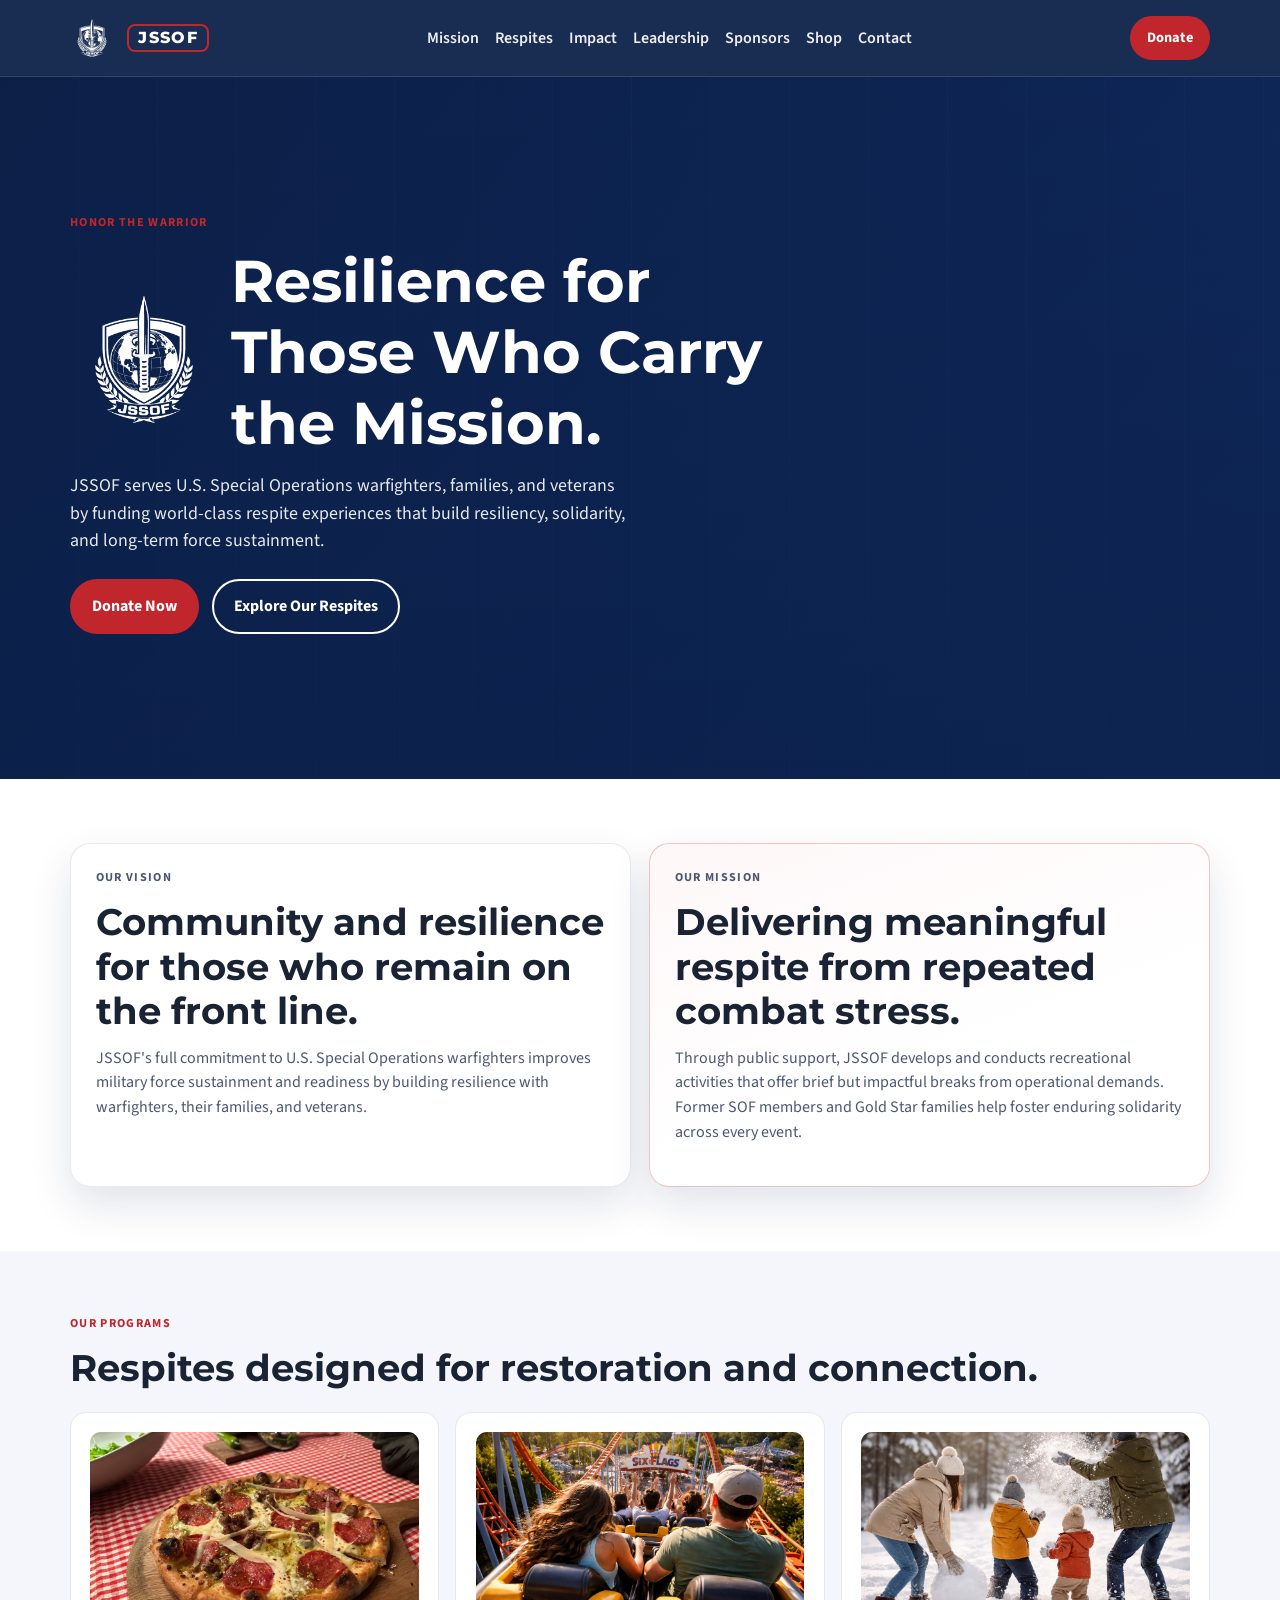
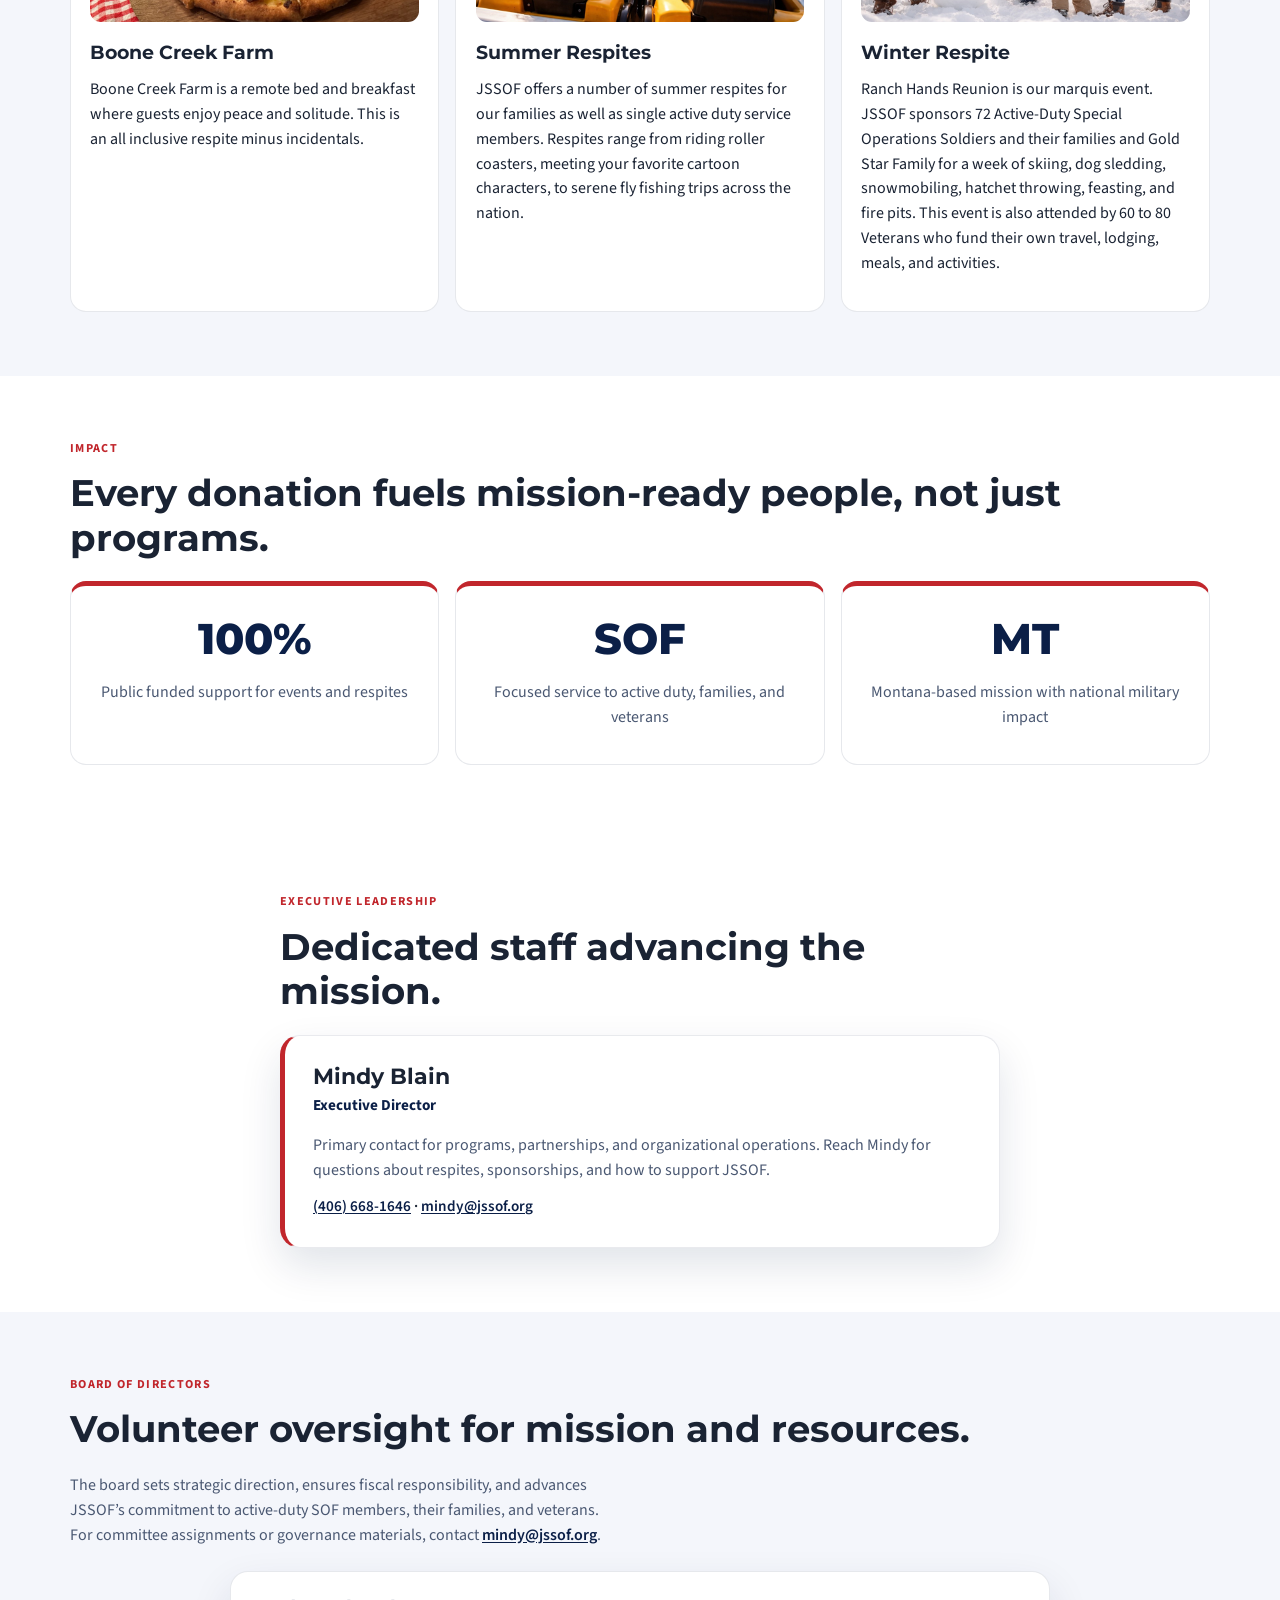
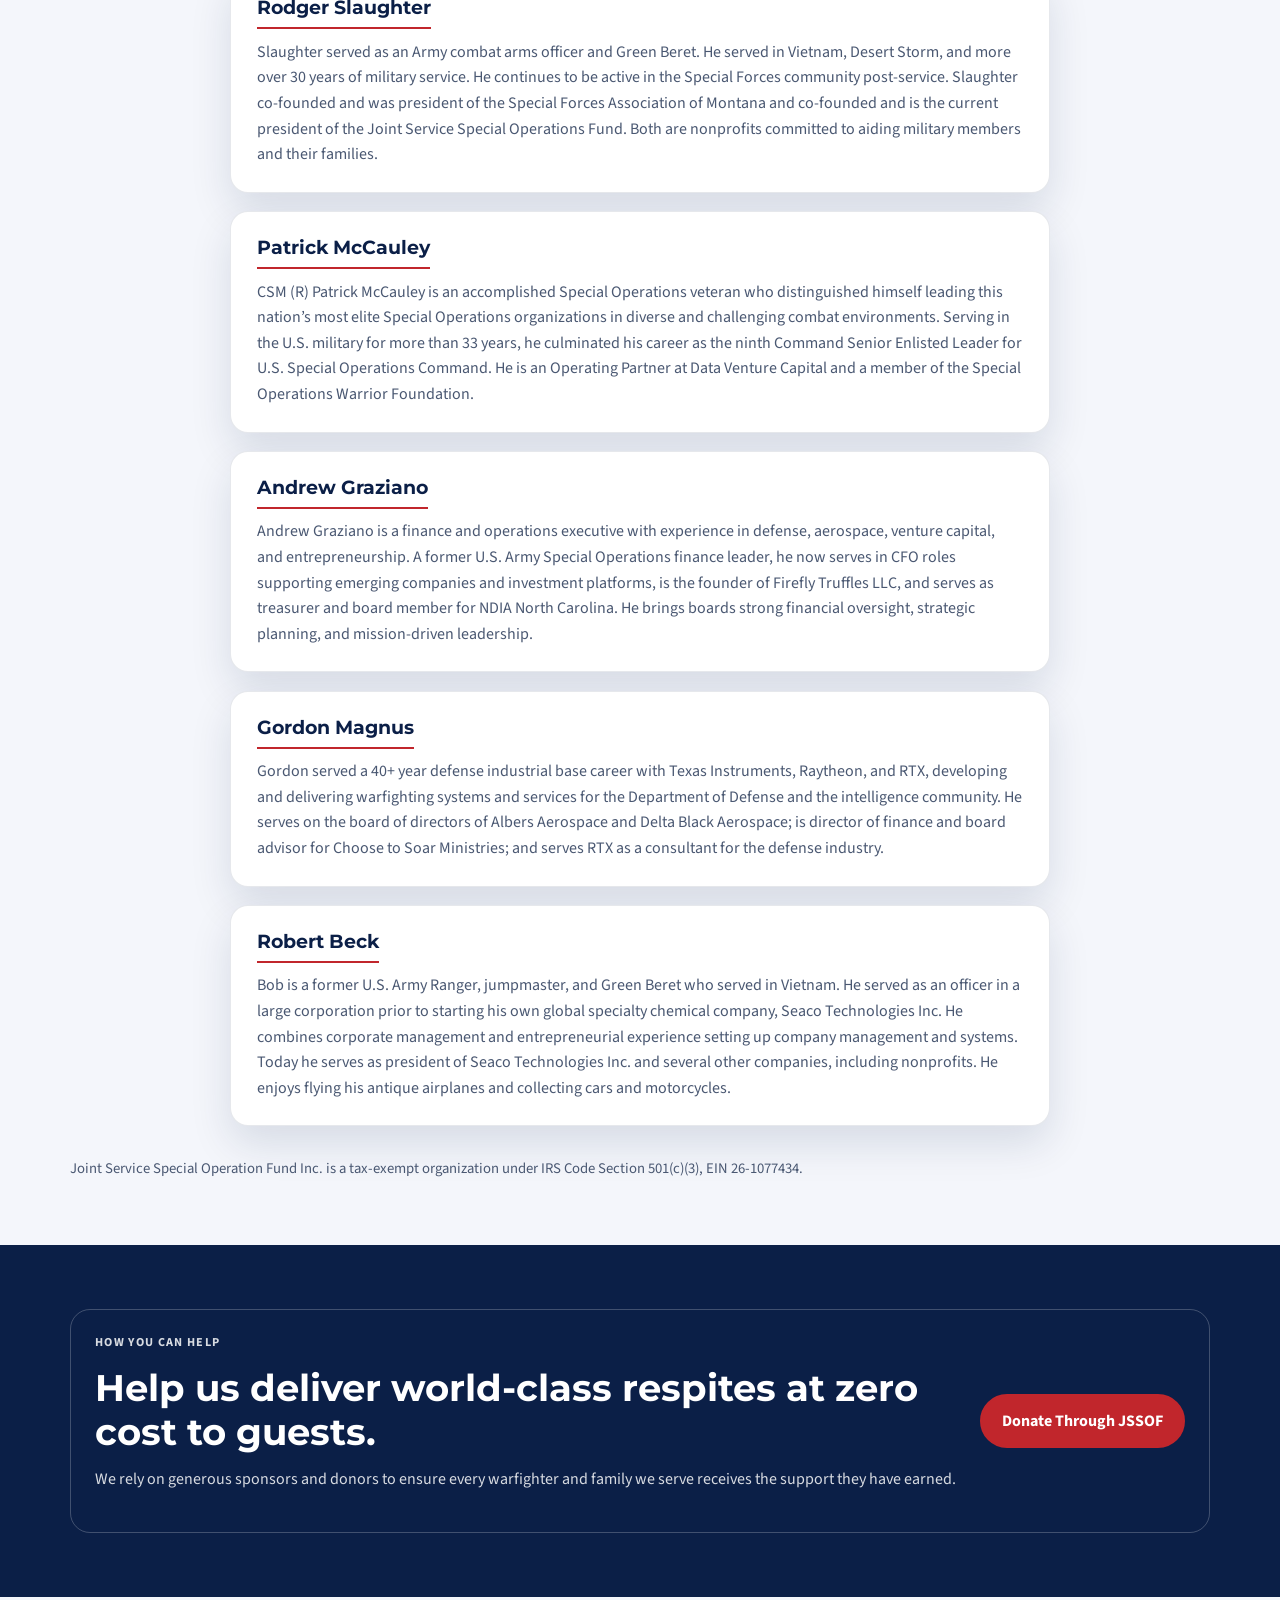
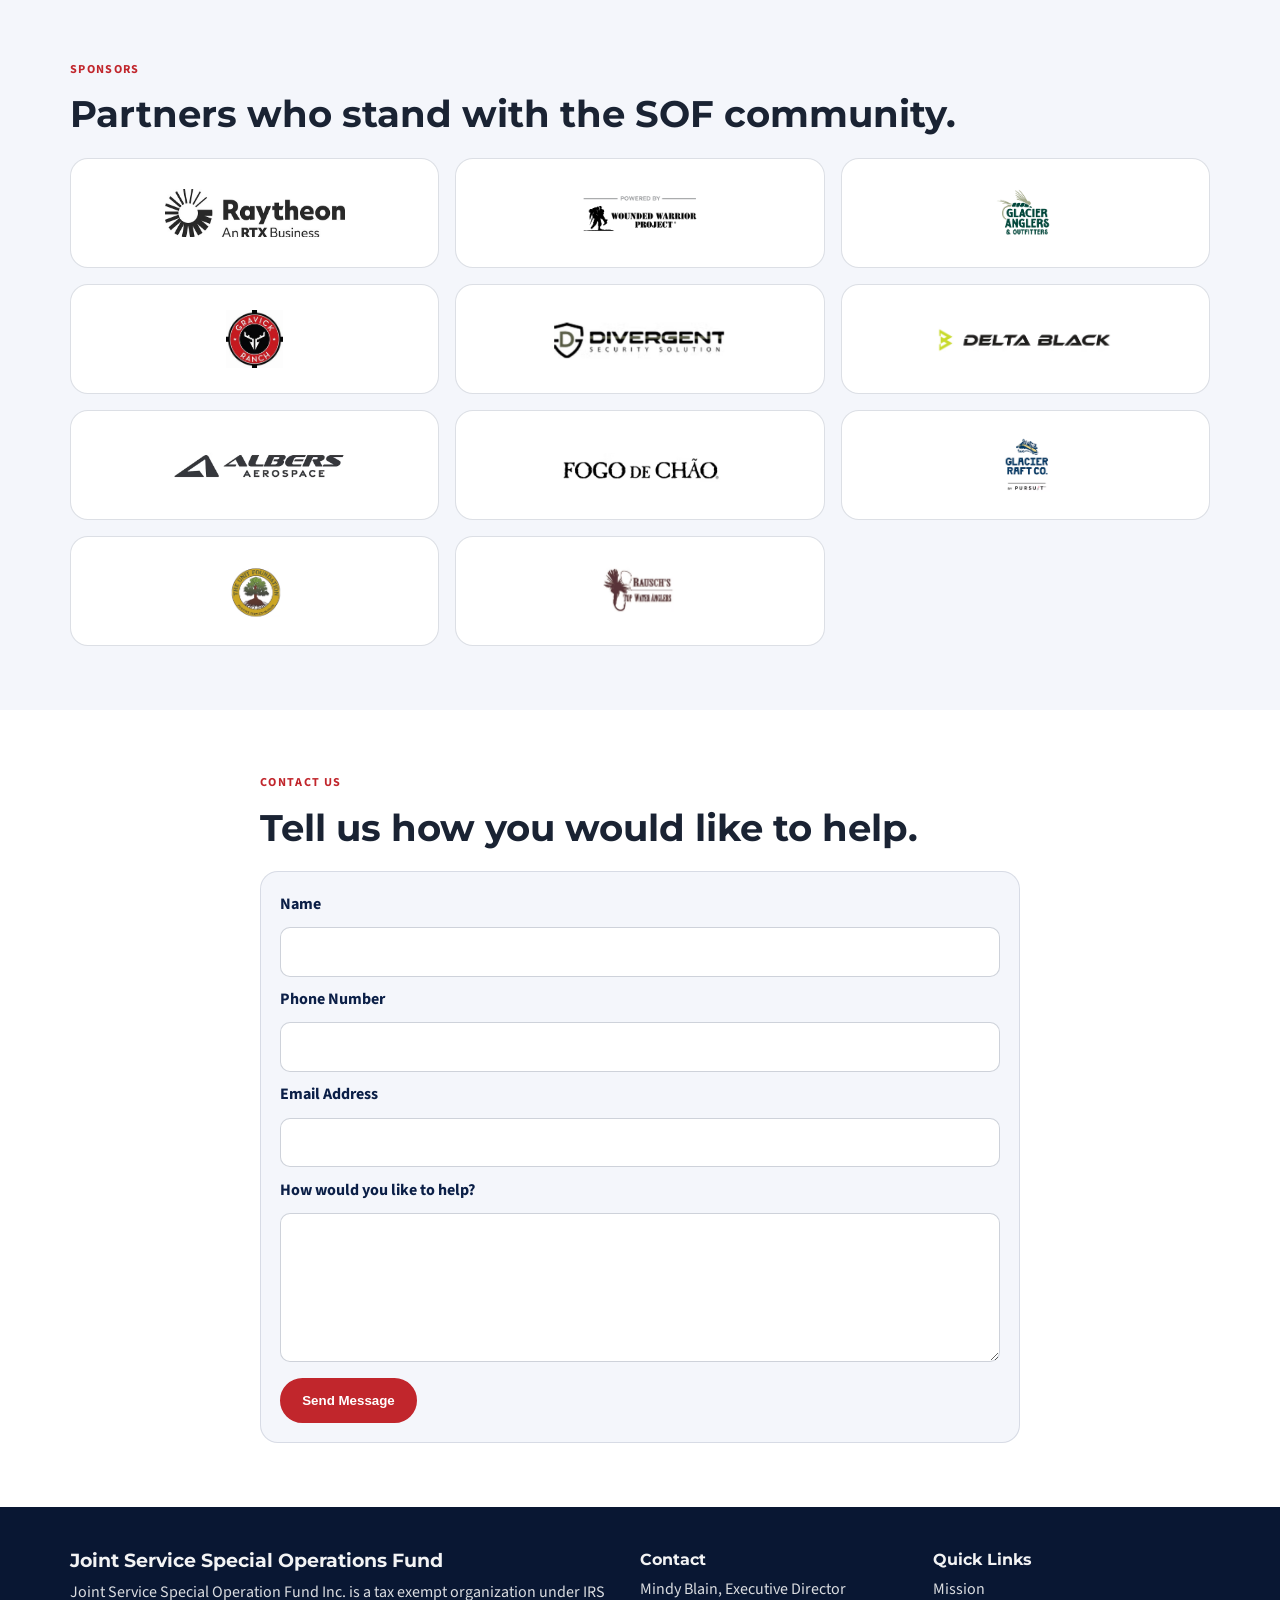
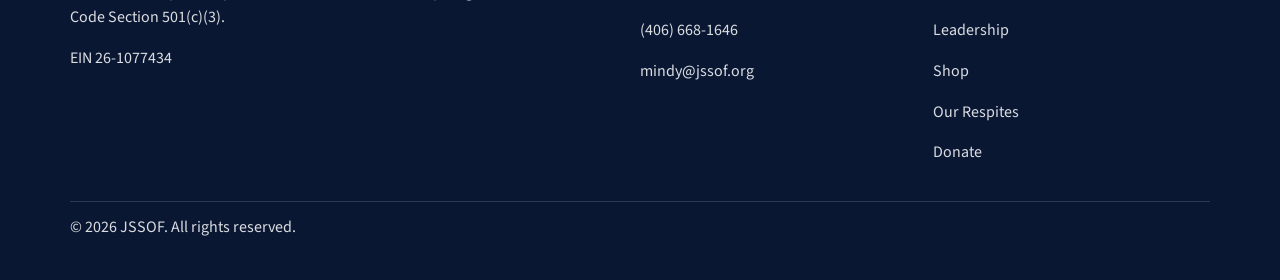
==== JSSOF/index.html @ 794fe7d2 "sending files to repositiory" ====
<!doctype html>
<html lang="en">
  <head>
    <meta charset="UTF-8" />
    <meta name="viewport" content="width=device-width, initial-scale=1.0" />
    <title>JSSOF | Joint Service Special Operations Fund</title>
    <meta
      name="description"
      content="JSSOF supports U.S. Special Operations warfighters, their families, and veterans through restorative respites that strengthen resiliency and readiness."
    />
    <link rel="preconnect" href="https://fonts.googleapis.com" />
    <link rel="preconnect" href="https://fonts.gstatic.com" crossorigin />
    <link
      href="https://fonts.googleapis.com/css2?family=Montserrat:wght@400;500;600;700;800&family=Source+Sans+3:wght@400;500;600;700&display=swap"
      rel="stylesheet"
    />
    <link rel="stylesheet" href="styles.css" />
    <link rel="icon" type="image/x-icon" href="assets/favicon.ico" />
    <link rel="icon" type="image/png" href="assets/favicon.png" />
  </head>
  <body>
    <header class="site-header">
      <div class="container nav-wrap">
        <a class="logo" href="index.html" aria-label="JSSOF home">
          <img class="logo-nav-icon" src="assets/jssof-hero-logo.png" alt="" aria-hidden="true" />
          <span class="logo-mark">JSSOF</span>
        </a>
        <button
          class="hamburger"
          type="button"
          aria-label="Open menu"
          aria-expanded="false"
          aria-controls="primary-nav"
        >
          <span></span>
          <span></span>
          <span></span>
        </button>
        <nav id="primary-nav" aria-label="Primary">
          <ul class="nav-links">
            <li><a href="#mission">Mission</a></li>
            <li><a href="#respites">Respites</a></li>
            <li><a href="#impact">Impact</a></li>
            <li><a href="#leadership">Leadership</a></li>
            <li><a href="#sponsors">Sponsors</a></li>
            <li><a href="shop.html">Shop</a></li>
            <li><a href="#contact">Contact</a></li>
          </ul>
        </nav>
        <a class="btn btn-sm" href="#donate">Donate</a>
      </div>
    </header>

    <main id="top">
      <section class="hero">
        <div class="hero-overlay"></div>
        <div class="container hero-content">
          <p class="eyebrow">Honor the Warrior</p>
          <div class="hero-title-row">
            <img
              class="hero-logo"
              src="assets/jssof-hero-logo.png"
              alt="JSSOF logo"
            />
            <h1>Resilience for Those Who Carry the Mission.</h1>
          </div>
          <p class="hero-copy">
            JSSOF serves U.S. Special Operations warfighters, families, and veterans
            by funding world-class respite experiences that build resiliency,
            solidarity, and long-term force sustainment.
          </p>
          <div class="hero-cta">
            <a class="btn" href="#donate">Donate Now</a>
            <a class="btn btn-outline" href="#respites">Explore Our Respites</a>
          </div>
        </div>
      </section>

      <section class="section intro-grid" id="mission">
        <div class="container two-col">
          <article class="card">
            <p class="eyebrow">Our Vision</p>
            <h2>Community and resilience for those who remain on the front line.</h2>
            <p>
              JSSOF's full commitment to U.S. Special Operations warfighters
              improves military force sustainment and readiness by building
              resilience with warfighters, their families, and veterans.
            </p>
          </article>
          <article class="card card-emphasis">
            <p class="eyebrow">Our Mission</p>
            <h2>Delivering meaningful respite from repeated combat stress.</h2>
            <p>
              Through public support, JSSOF develops and conducts recreational
              activities that offer brief but impactful breaks from operational
              demands. Former SOF members and Gold Star families help foster
              enduring solidarity across every event.
            </p>
          </article>
        </div>
      </section>

      <section class="section bg-light" id="respites">
        <div class="container">
          <div class="section-heading">
            <p class="eyebrow">Our Programs</p>
            <h2>Respites designed for restoration and connection.</h2>
          </div>
          <div class="program-grid">
            <article class="program-card">
              <img
                class="program-image"
                src="assets/boonecreekfarm.png"
                alt="JSSOF outdoor respite experience"
              />
              <h3>Boone Creek Farm</h3>
              <p>
                Boone Creek Farm is a remote bed and breakfast where guests enjoy
                peace and solitude. This is an all inclusive respite minus
                incidentals.
              </p>
            </article>
            <article class="program-card">
              <img
                class="program-image"
                src="assets/summer-respites.png"
                alt="JSSOF family and community support"
              />
              <h3>Summer Respites</h3>
              <p>
                JSSOF offers a number of summer respites for our families as well as
                single active duty service members. Respites range from riding roller
                coasters, meeting your favorite cartoon characters, to serene fly
                fishing trips across the nation.
              </p>
            </article>
            <article class="program-card">
              <img
                class="program-image"
                src="assets/winter-respite.png"
                alt="JSSOF veteran and alumni community"
              />
              <h3>Winter Respite</h3>
              <p>
                Ranch Hands Reunion is our marquis event. JSSOF sponsors 72
                Active-Duty Special Operations Soldiers and their families and Gold
                Star Family for a week of skiing, dog sledding, snowmobiling,
                hatchet throwing, feasting, and fire pits. This event is also
                attended by 60 to 80 Veterans who fund their own travel, lodging,
                meals, and activities.
              </p>
            </article>
          </div>
        </div>
      </section>

      <section class="section" id="impact">
        <div class="container">
          <div class="section-heading">
            <p class="eyebrow">Impact</p>
            <h2>Every donation fuels mission-ready people, not just programs.</h2>
          </div>
          <div class="stats-grid">
            <article class="stat-card">
              <p class="stat-number">100%</p>
              <p class="stat-label">Public funded support for events and respites</p>
            </article>
            <article class="stat-card">
              <p class="stat-number">SOF</p>
              <p class="stat-label">Focused service to active duty, families, and veterans</p>
            </article>
            <article class="stat-card">
              <p class="stat-number">MT</p>
              <p class="stat-label">Montana-based mission with national military impact</p>
            </article>
          </div>
        </div>
      </section>

      <div id="leadership">
        <section class="section">
          <div class="container narrow-content">
            <div class="section-heading">
              <p class="eyebrow">Executive leadership</p>
              <h2>Dedicated staff advancing the mission.</h2>
            </div>
            <article class="leadership-card">
              <div>
                <h3 class="leadership-name">Mindy Blain</h3>
                <p class="leadership-title">Executive Director</p>
              </div>
              <p class="leadership-bio muted">
                Primary contact for programs, partnerships, and organizational
                operations. Reach Mindy for questions about respites, sponsorships,
                and how to support JSSOF.
              </p>
              <p class="leadership-contact">
                <a href="tel:14066681646">(406) 668-1646</a>
                <span aria-hidden="true"> · </span>
                <a href="mailto:mindy@jssof.org">mindy@jssof.org</a>
              </p>
            </article>
          </div>
        </section>

        <section class="section bg-light">
          <div class="container">
            <div class="section-heading">
              <p class="eyebrow">Board of directors</p>
              <h2>Volunteer oversight for mission and resources.</h2>
            </div>
            <p class="intro-block muted">
              The board sets strategic direction, ensures fiscal responsibility, and
              advances JSSOF’s commitment to active-duty SOF members, their families,
              and veterans. For committee assignments or governance materials, contact
              <a href="mailto:mindy@jssof.org">mindy@jssof.org</a>.
            </p>
            <div class="board-members">
              <article class="board-member-card">
                <h3>Rodger Slaughter</h3>
                <p>
                  Slaughter served as an Army combat arms officer and Green Beret. He
                  served in Vietnam, Desert Storm, and more over 30 years of military
                  service. He continues to be active in the Special Forces community
                  post-service. Slaughter co-founded and was president of the Special
                  Forces Association of Montana and co-founded and is the current
                  president of the Joint Service Special Operations Fund. Both are
                  nonprofits committed to aiding military members and their families.
                </p>
              </article>
              <article class="board-member-card">
                <h3>Patrick McCauley</h3>
                <p>
                  CSM (R) Patrick McCauley is an accomplished Special Operations
                  veteran who distinguished himself leading this nation’s most elite
                  Special Operations organizations in diverse and challenging combat
                  environments. Serving in the U.S. military for more than 33 years,
                  he culminated his career as the ninth Command Senior Enlisted Leader
                  for U.S. Special Operations Command. He is an Operating Partner at
                  Data Venture Capital and a member of the Special Operations Warrior
                  Foundation.
                </p>
              </article>
              <article class="board-member-card">
                <h3>Andrew Graziano</h3>
                <p>
                  Andrew Graziano is a finance and operations executive with experience
                  in defense, aerospace, venture capital, and entrepreneurship. A former
                  U.S. Army Special Operations finance leader, he now serves in CFO
                  roles supporting emerging companies and investment platforms, is the
                  founder of Firefly Truffles LLC, and serves as treasurer and board
                  member for NDIA North Carolina. He brings boards strong financial
                  oversight, strategic planning, and mission-driven leadership.
                </p>
              </article>
              <article class="board-member-card">
                <h3>Gordon Magnus</h3>
                <p>
                  Gordon served a 40+ year defense industrial base career with Texas
                  Instruments, Raytheon, and RTX, developing and delivering warfighting
                  systems and services for the Department of Defense and the intelligence
                  community. He serves on the board of directors of Albers Aerospace and
                  Delta Black Aerospace; is director of finance and board advisor for
                  Choose to Soar Ministries; and serves RTX as a consultant for the
                  defense industry.
                </p>
              </article>
              <article class="board-member-card">
                <h3>Robert Beck</h3>
                <p>
                  Bob is a former U.S. Army Ranger, jumpmaster, and Green Beret who
                  served in Vietnam. He served as an officer in a large corporation
                  prior to starting his own global specialty chemical company, Seaco
                  Technologies Inc. He combines corporate management and entrepreneurial
                  experience setting up company management and systems. Today he serves
                  as president of Seaco Technologies Inc. and several other companies,
                  including nonprofits. He enjoys flying his antique airplanes and
                  collecting cars and motorcycles.
                </p>
              </article>
            </div>
            <p class="board-footer-note muted">
              Joint Service Special Operation Fund Inc. is a tax-exempt organization
              under IRS Code Section 501(c)(3), EIN 26-1077434.
            </p>
          </div>
        </section>
      </div>

      <section class="section bg-navy" id="donate">
        <div class="container cta-panel">
          <div>
            <p class="eyebrow text-light">How You Can Help</p>
            <h2>Help us deliver world-class respites at zero cost to guests.</h2>
            <p>
              We rely on generous sponsors and donors to ensure every warfighter
              and family we serve receives the support they have earned.
            </p>
          </div>
          <a class="btn btn-red" href="https://www.jssof.org/" target="_blank" rel="noreferrer">
            Donate Through JSSOF
          </a>
        </div>
      </section>

      <section class="section bg-light" id="sponsors">
        <div class="container">
          <div class="section-heading">
            <p class="eyebrow">Sponsors</p>
            <h2>Partners who stand with the SOF community.</h2>
          </div>
          <div class="sponsor-grid">
            <a class="sponsor-pill" href="https://www.rtx.com/" target="_blank" rel="noreferrer">
              <img
                src="assets/rtx-raytheon.jpg"
                alt="RTX sponsor logo"
              />
            </a>
            <a class="sponsor-pill" href="https://www.woundedwarriorproject.org/" target="_blank" rel="noreferrer">
              <img
                src="assets/wwp-logo.png"
                alt="Wounded Warrior Project sponsor logo"
              />
            </a>
            <a class="sponsor-pill" href="https://www.glacierparkcollection.com/activities/glacier-anglers-outfitters/" target="_blank" rel="noreferrer">
              <img
                src="assets/glacier-anglers-logo.png"
                alt="Glacier Anglers sponsor logo"
              />
            </a>
            <a class="sponsor-pill" href="https://www.jssof.org/" target="_blank" rel="noreferrer">
              <img
                src="assets/gravick-ranch-logo.jpg"
                alt="Gravick Ranch sponsor logo"
              />
            </a>
            <a class="sponsor-pill" href="https://www.jssof.org/" target="_blank" rel="noreferrer">
              <img src="assets/divergent-security.png" alt="Divergent Security Solution sponsor logo" />
            </a>
            <a class="sponsor-pill" href="https://www.jssof.org/" target="_blank" rel="noreferrer">
              <img src="assets/delta-black.png" alt="Delta Black sponsor logo" />
            </a>
            <a class="sponsor-pill" href="https://www.jssof.org/" target="_blank" rel="noreferrer">
              <img src="assets/albers-aerospace.png" alt="Albers Aerospace sponsor logo" />
            </a>
            <a class="sponsor-pill" href="https://fogodechao.com/" target="_blank" rel="noreferrer">
              <img src="assets/fogo-de-chao.png" alt="Fogo de Chao sponsor logo" />
            </a>
            <a class="sponsor-pill" href="https://www.glacierparkcollection.com/activities/glacier-raft-co/" target="_blank" rel="noreferrer">
              <img src="assets/glacier-raft-co.png" alt="Glacier Raft Co sponsor logo" />
            </a>
            <a class="sponsor-pill" href="https://www.jssof.org/" target="_blank" rel="noreferrer">
              <img src="assets/the-unit-foundation.png" alt="The Unit Foundation sponsor logo" />
            </a>
            <a class="sponsor-pill" href="https://www.instagram.com/rauschflyfishing/" target="_blank" rel="noreferrer">
              <img src="assets/rausch-top-water-anglers.png" alt="Rausch's Top Water Anglers sponsor logo" />
            </a>
          </div>
        </div>
      </section>

      <section class="section contact-form-section">
        <div class="container contact-form-wrap">
          <div class="section-heading">
            <p class="eyebrow">Contact Us</p>
            <h2>Tell us how you would like to help.</h2>
          </div>
          <form class="contact-form" action="#" method="post">
            <label for="contact-name">Name</label>
            <input id="contact-name" name="name" type="text" required />

            <label for="contact-phone">Phone Number</label>
            <input id="contact-phone" name="phone" type="tel" required />

            <label for="contact-email">Email Address</label>
            <input id="contact-email" name="email" type="email" required />

            <label for="contact-help">How would you like to help?</label>
            <textarea id="contact-help" name="help" rows="5" required></textarea>

            <button class="btn" type="submit">Send Message</button>
          </form>
        </div>
      </section>
    </main>

    <footer class="site-footer" id="contact">
      <div class="container footer-grid">
        <div>
          <h3>Joint Service Special Operations Fund</h3>
          <p>
            Joint Service Special Operation Fund Inc. is a tax exempt organization
            under IRS Code Section 501(c)(3).
          </p>
          <p>EIN 26-1077434</p>
        </div>
        <div>
          <h4>Contact</h4>
          <p>Mindy Blain, Executive Director</p>
          <p>(406) 668-1646</p>
          <p><a href="mailto:mindy@jssof.org">mindy@jssof.org</a></p>
        </div>
        <div>
          <h4>Quick Links</h4>
          <p><a href="#mission">Mission</a></p>
          <p><a href="#leadership">Leadership</a></p>
          <p><a href="shop.html">Shop</a></p>
          <p><a href="#respites">Our Respites</a></p>
          <p><a href="#donate">Donate</a></p>
        </div>
      </div>
      <div class="container footer-bottom">
        <p>© <span id="current-year"></span> JSSOF. All rights reserved.</p>
      </div>
    </footer>
    <script>
      const hamburger = document.querySelector(".hamburger");
      const nav = document.querySelector("#primary-nav");

      hamburger?.addEventListener("click", () => {
        const isOpen = nav.classList.toggle("is-open");
        hamburger.setAttribute("aria-expanded", String(isOpen));
        hamburger.setAttribute("aria-label", isOpen ? "Close menu" : "Open menu");
      });

      const yearNode = document.querySelector("#current-year");
      if (yearNode) {
        yearNode.textContent = String(new Date().getFullYear());
      }
    </script>
  </body>
</html>
---- JSSOF/styles.css ----
:root {
  --navy: #0b1f47;
  --navy-700: #102b61;
  --red: #c1262c;
  --white: #ffffff;
  --light: #f4f6fb;
  --ink: #1a2333;
  --muted: #4a5872;
  --shadow: 0 18px 42px rgba(11, 31, 71, 0.12);
}

*,
*::before,
*::after {
  box-sizing: border-box;
}

html,
body {
  margin: 0;
  padding: 0;
}

body {
  font-family: "Source Sans 3", Arial, sans-serif;
  color: var(--ink);
  background: var(--white);
  line-height: 1.55;
}

h1,
h2,
h3,
h4 {
  font-family: "Montserrat", Arial, sans-serif;
  line-height: 1.2;
  margin: 0 0 0.8rem;
}

h1 {
  font-size: clamp(2.1rem, 5vw, 3.7rem);
  max-width: 15ch;
}

h2 {
  font-size: clamp(1.5rem, 3vw, 2.3rem);
}

p {
  margin: 0 0 1rem;
}

a {
  color: inherit;
  text-decoration: none;
}

.container {
  width: min(1140px, calc(100% - 2.2rem));
  margin-inline: auto;
}

.site-header {
  position: sticky;
  top: 0;
  z-index: 20;
  background: rgba(11, 31, 71, 0.94);
  color: var(--white);
  border-bottom: 1px solid rgba(255, 255, 255, 0.12);
}

.nav-wrap {
  min-height: 76px;
  display: flex;
  align-items: center;
  justify-content: space-between;
  gap: 1rem;
}

.logo {
  display: flex;
  align-items: center;
  gap: 0.8rem;
  min-width: 0;
}

.logo-mark {
  border: 2px solid var(--red);
  padding: 0.25rem 0.6rem;
  border-radius: 8px;
  font-family: "Montserrat", Arial, sans-serif;
  font-size: 1rem;
  font-weight: 800;
  letter-spacing: 0.08em;
  line-height: 1;
}

.logo-nav-icon {
  width: 44px;
  height: 44px;
  object-fit: contain;
  display: block;
}

.nav-links {
  margin: 0;
  padding: 0;
  list-style: none;
  display: flex;
  gap: 1rem;
  font-weight: 600;
}

.nav-links a {
  opacity: 0.92;
}

.nav-links a:hover,
.nav-links a:focus-visible {
  opacity: 1;
  color: #ffdbdc;
}

.nav-links a[aria-current="page"] {
  opacity: 1;
  color: #ffc9cb;
  text-decoration: underline;
  text-underline-offset: 0.2em;
}

.hamburger {
  display: none;
  width: 44px;
  height: 44px;
  border: 1px solid rgba(255, 255, 255, 0.35);
  border-radius: 8px;
  background: transparent;
  color: var(--white);
  cursor: pointer;
  padding: 0.45rem;
}

.hamburger span {
  display: block;
  width: 100%;
  height: 2px;
  margin: 6px 0;
  background: var(--white);
}

.hero {
  position: relative;
  color: var(--white);
  min-height: 78vh;
  display: grid;
  align-items: center;
  background:
    linear-gradient(130deg, rgba(11, 31, 71, 0.88), rgba(16, 43, 97, 0.8)),
    url("https://static.wixstatic.com/media/272254_7ab610ec305d44d3b331b240f663792a~mv2.jpg/v1/fill/w_2200,h_1200,al_c,q_85,usm_0.66_1.00_0.01,enc_avif,quality_auto/272254_7ab610ec305d44d3b331b240f663792a~mv2.jpg"),
    linear-gradient(130deg, rgba(11, 31, 71, 0.96), rgba(16, 43, 97, 0.72)),
    radial-gradient(circle at 15% 18%, rgba(193, 38, 44, 0.28), transparent 45%),
    linear-gradient(to top right, #183876, #0b1f47);
  background-size: cover;
  background-position: center;
}

.hero-overlay {
  position: absolute;
  inset: 0;
  background:
    linear-gradient(to bottom, rgba(11, 31, 71, 0.1), rgba(11, 31, 71, 0.65)),
    repeating-linear-gradient(
      to right,
      transparent 0,
      transparent 78px,
      rgba(255, 255, 255, 0.02) 78px,
      rgba(255, 255, 255, 0.02) 79px
    );
}

.hero-content {
  position: relative;
  padding: 5.5rem 0 6rem;
}

.page-hero {
  position: relative;
  color: var(--white);
  min-height: 46vh;
  display: grid;
  align-items: center;
  background:
    linear-gradient(130deg, rgba(11, 31, 71, 0.88), rgba(16, 43, 97, 0.8)),
    url("https://static.wixstatic.com/media/272254_7ab610ec305d44d3b331b240f663792a~mv2.jpg/v1/fill/w_2200,h_1200,al_c,q_85,usm_0.66_1.00_0.01,enc_avif,quality_auto/272254_7ab610ec305d44d3b331b240f663792a~mv2.jpg"),
    linear-gradient(130deg, rgba(11, 31, 71, 0.96), rgba(16, 43, 97, 0.72)),
    radial-gradient(circle at 15% 18%, rgba(193, 38, 44, 0.28), transparent 45%),
    linear-gradient(to top right, #183876, #0b1f47);
  background-size: cover;
  background-position: center;
}

.page-hero-content {
  padding: 3.75rem 0 4.25rem;
}

.page-hero-content h1 {
  max-width: none;
}

.narrow-content {
  max-width: 720px;
  margin-inline: auto;
}

.muted {
  color: var(--muted);
}

.intro-block {
  max-width: 68ch;
  margin-bottom: 1.5rem;
}

.leadership-card {
  border: 1px solid rgba(11, 31, 71, 0.09);
  border-radius: 20px;
  background: var(--white);
  padding: 1.75rem;
  box-shadow: var(--shadow);
  border-left: 5px solid var(--red);
}

.leadership-name {
  margin-bottom: 0.25rem;
  font-size: 1.35rem;
}

.leadership-title {
  margin: 0;
  font-weight: 700;
  color: var(--navy);
  font-size: 0.95rem;
}

.leadership-bio {
  margin: 1rem 0 0.75rem;
}

.leadership-contact {
  margin: 0;
  font-weight: 600;
  font-size: 0.95rem;
}

.leadership-contact a {
  color: var(--navy);
  text-decoration: underline;
  text-underline-offset: 0.15em;
}

.leadership-contact a:hover,
.leadership-contact a:focus-visible {
  color: var(--red);
}

.board-grid {
  display: grid;
  grid-template-columns: repeat(auto-fill, minmax(260px, 1fr));
  gap: 1rem;
}

.board-role-card {
  border-radius: 16px;
  padding: 1.35rem;
  border: 1px solid rgba(11, 31, 71, 0.1);
  background: var(--white);
}

.board-role-card h3 {
  margin-bottom: 0.5rem;
  font-size: 1.05rem;
  color: var(--navy);
}

.board-role-card p {
  margin: 0;
  color: var(--muted);
  font-size: 0.98rem;
}

.board-members {
  display: flex;
  flex-direction: column;
  gap: 1.15rem;
  max-width: 820px;
  margin-inline: auto;
}

.board-member-card {
  border-radius: 18px;
  padding: 1.5rem 1.65rem;
  border: 1px solid rgba(11, 31, 71, 0.1);
  background: var(--white);
  box-shadow: var(--shadow);
}

.board-member-card h3 {
  margin: 0 0 0.65rem;
  font-size: 1.2rem;
  color: var(--navy);
  padding-bottom: 0.5rem;
  border-bottom: 2px solid var(--red);
  display: inline-block;
  min-width: 0;
}

.board-member-card p {
  margin: 0;
  color: var(--muted);
  font-size: 1rem;
  line-height: 1.6;
}

.intro-block a {
  color: var(--navy);
  font-weight: 600;
  text-decoration: underline;
  text-underline-offset: 0.15em;
}

.intro-block a:hover,
.intro-block a:focus-visible {
  color: var(--red);
}

.board-footer-note {
  margin: 2rem 0 0;
  font-size: 0.92rem;
}

#leadership {
  scroll-margin-top: 88px;
}

.eyebrow {
  margin: 0 0 0.8rem;
  text-transform: uppercase;
  font-weight: 700;
  letter-spacing: 0.11em;
  font-size: 0.76rem;
  color: var(--red);
}

.hero-copy {
  max-width: 62ch;
  font-size: 1.12rem;
  color: rgba(255, 255, 255, 0.9);
}

.hero-title-row {
  display: flex;
  align-items: center;
  gap: 0.8rem;
}

.hero-logo {
  height: clamp(5.25rem, 12.5vw, 9.25rem);
  width: auto;
  display: block;
  object-fit: contain;
}

.hero-cta {
  display: flex;
  flex-wrap: wrap;
  gap: 0.8rem;
  margin-top: 1.5rem;
}

.btn {
  display: inline-flex;
  align-items: center;
  justify-content: center;
  border-radius: 999px;
  padding: 0.8rem 1.25rem;
  background: var(--red);
  color: var(--white);
  border: 2px solid var(--red);
  font-weight: 700;
  transition: transform 0.2s ease, box-shadow 0.2s ease, background 0.2s ease;
}

.btn:hover,
.btn:focus-visible {
  transform: translateY(-1px);
  box-shadow: 0 8px 20px rgba(193, 38, 44, 0.35);
}

.btn-outline {
  background: transparent;
  border-color: var(--white);
}

.btn-outline:hover,
.btn-outline:focus-visible {
  background: rgba(255, 255, 255, 0.1);
  box-shadow: none;
}

.btn-sm {
  padding: 0.55rem 0.95rem;
  font-size: 0.9rem;
}

.section {
  padding: clamp(3.2rem, 5vw, 5.5rem) 0;
}

.bg-light {
  background: var(--light);
}

.bg-navy {
  background: var(--navy);
  color: var(--white);
}

.two-col {
  display: grid;
  grid-template-columns: repeat(2, minmax(0, 1fr));
  gap: 1.1rem;
}

.card {
  border: 1px solid rgba(11, 31, 71, 0.09);
  border-radius: 20px;
  background: var(--white);
  padding: 1.55rem;
  box-shadow: var(--shadow);
}

.card p {
  color: var(--muted);
}

.card-emphasis {
  background: linear-gradient(160deg, #fef7f8, #ffffff 60%);
  border-color: rgba(193, 38, 44, 0.26);
}

.section-heading {
  margin-bottom: 1.35rem;
}

.program-grid,
.stats-grid,
.sponsor-grid {
  display: grid;
  grid-template-columns: repeat(3, minmax(0, 1fr));
  gap: 1rem;
}

.program-card,
.stat-card {
  border-radius: 16px;
  padding: 1.2rem;
  border: 1px solid rgba(11, 31, 71, 0.1);
  background: var(--white);
}

.program-image {
  width: 100%;
  height: 190px;
  object-fit: cover;
  border-radius: 11px;
  margin-bottom: 0.75rem;
}

.stat-card {
  border-top: 5px solid var(--red);
  text-align: center;
}

.stat-number {
  margin: 0;
  font-family: "Montserrat", Arial, sans-serif;
  font-size: clamp(2rem, 4vw, 2.7rem);
  color: var(--navy);
  font-weight: 800;
}

.stat-label {
  margin-top: 0.45rem;
  color: var(--muted);
}

.cta-panel {
  border: 1px solid rgba(255, 255, 255, 0.22);
  border-radius: 20px;
  padding: 1.5rem;
  display: flex;
  align-items: center;
  justify-content: space-between;
  gap: 1rem;
}

.text-light {
  color: #ffb9bc;
}

.cta-panel p {
  color: rgba(255, 255, 255, 0.84);
}

.btn-red {
  white-space: nowrap;
}

.sponsor-pill {
  background: var(--white);
  border: 1px solid rgba(11, 31, 71, 0.14);
  border-radius: 18px;
  padding: 1rem;
  text-align: center;
  font-weight: 600;
  color: var(--navy);
  min-height: 110px;
  display: grid;
  place-items: center;
}

.sponsor-pill img {
  width: 100%;
  max-width: 180px;
  max-height: 58px;
  object-fit: contain;
}

.contact-form-section {
  background: #ffffff;
}

.contact-form-wrap {
  max-width: 760px;
}

.contact-form {
  background: var(--light);
  border: 1px solid rgba(11, 31, 71, 0.12);
  border-radius: 18px;
  padding: 1.2rem;
  display: grid;
  gap: 0.65rem;
}

.contact-form label {
  font-weight: 700;
  color: var(--navy);
}

.contact-form input,
.contact-form textarea {
  width: 100%;
  border: 1px solid rgba(11, 31, 71, 0.2);
  border-radius: 10px;
  padding: 0.72rem 0.8rem;
  font: inherit;
  color: var(--ink);
  background: var(--white);
}

.contact-form input:focus,
.contact-form textarea:focus {
  outline: 2px solid rgba(193, 38, 44, 0.25);
  border-color: var(--red);
}

.contact-form button {
  justify-self: start;
  margin-top: 0.35rem;
}

.shop-hero {
  position: relative;
  color: var(--white);
  min-height: 42vh;
  display: grid;
  align-items: center;
  background:
    linear-gradient(130deg, rgba(11, 31, 71, 0.9), rgba(16, 43, 97, 0.78)),
    linear-gradient(to top right, #183876, #0b1f47);
}

.shop-toolbar {
  display: flex;
  justify-content: space-between;
  align-items: center;
  gap: 1rem;
  margin-bottom: 1.2rem;
  flex-wrap: wrap;
}

.shop-chips {
  display: flex;
  flex-wrap: wrap;
  gap: 0.55rem;
}

.shop-chip {
  border: 1px solid rgba(11, 31, 71, 0.2);
  background: var(--white);
  color: var(--navy);
  border-radius: 999px;
  padding: 0.45rem 0.8rem;
  font-weight: 600;
  cursor: pointer;
}

.shop-chip.is-active {
  background: var(--navy);
  color: var(--white);
  border-color: var(--navy);
}

.shop-sort {
  border: 1px solid rgba(11, 31, 71, 0.2);
  border-radius: 10px;
  padding: 0.5rem 0.65rem;
  font: inherit;
  color: var(--navy);
  background: var(--white);
}

.shop-grid {
  display: grid;
  grid-template-columns: repeat(3, minmax(0, 1fr));
  gap: 1rem;
}

.product-card {
  background: var(--white);
  border: 1px solid rgba(11, 31, 71, 0.1);
  border-radius: 16px;
  overflow: hidden;
  box-shadow: var(--shadow);
}

.product-media {
  min-height: 165px;
  background:
    linear-gradient(135deg, rgba(11, 31, 71, 0.9), rgba(16, 43, 97, 0.75)),
    radial-gradient(circle at 20% 20%, rgba(193, 38, 44, 0.28), transparent 40%);
  color: var(--white);
  display: grid;
  place-items: center;
  font-family: "Montserrat", Arial, sans-serif;
  font-weight: 700;
  letter-spacing: 0.03em;
}

.product-body {
  padding: 1rem;
}

.product-type {
  margin: 0 0 0.4rem;
  font-size: 0.82rem;
  font-weight: 700;
  letter-spacing: 0.08em;
  text-transform: uppercase;
  color: var(--red);
}

.product-price {
  margin: 0.2rem 0 0.8rem;
  font-size: 1.05rem;
  font-weight: 700;
  color: var(--navy);
}

.btn-shop {
  width: 100%;
}

.site-footer {
  background: #091733;
  color: rgba(255, 255, 255, 0.95);
  padding: 2.7rem 0 1.5rem;
}

.footer-grid {
  display: grid;
  grid-template-columns: 2fr 1fr 1fr;
  gap: 1rem;
}

.site-footer h3,
.site-footer h4 {
  margin-bottom: 0.5rem;
}

.site-footer p,
.site-footer a {
  color: rgba(255, 255, 255, 0.85);
}

.site-footer a:hover,
.site-footer a:focus-visible {
  color: #ffd5d7;
}

.footer-bottom {
  margin-top: 1.25rem;
  border-top: 1px solid rgba(255, 255, 255, 0.15);
  padding-top: 0.8rem;
}

@media (max-width: 980px) {
  .two-col,
  .program-grid,
  .stats-grid,
  .sponsor-grid,
  .shop-grid,
  .footer-grid {
    grid-template-columns: 1fr;
  }

  .nav-wrap {
    flex-wrap: wrap;
    min-height: auto;
    padding: 0.7rem 0;
  }

  .hamburger {
    display: block;
    margin-left: auto;
  }

  .nav-links {
    display: flex;
    flex-direction: column;
    gap: 0.6rem;
  }

  #primary-nav {
    width: 100%;
    display: none;
    padding: 0.3rem 0 0.65rem;
  }

  #primary-nav.is-open {
    display: block;
  }

  .btn-sm {
    display: none;
  }

  .cta-panel {
    flex-direction: column;
    align-items: flex-start;
  }

  .hero-title-row {
    align-items: flex-start;
  }
}
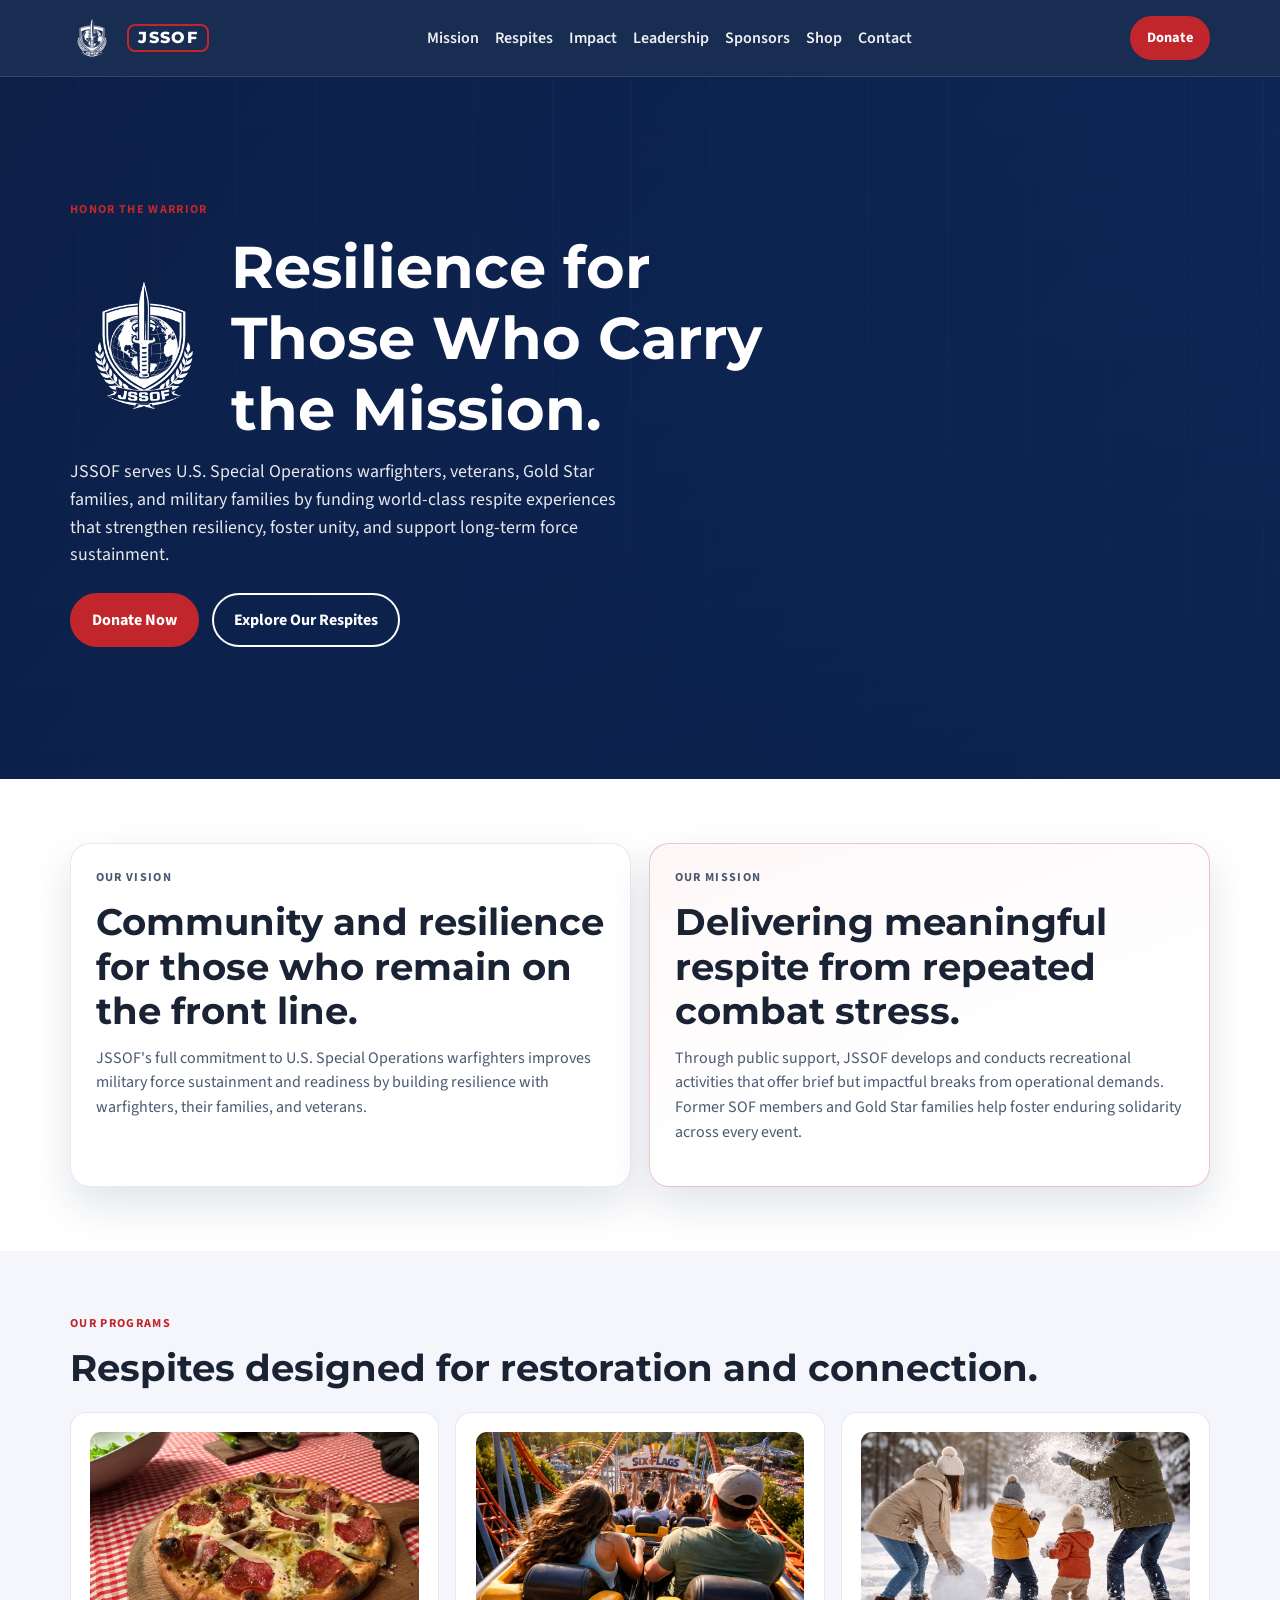
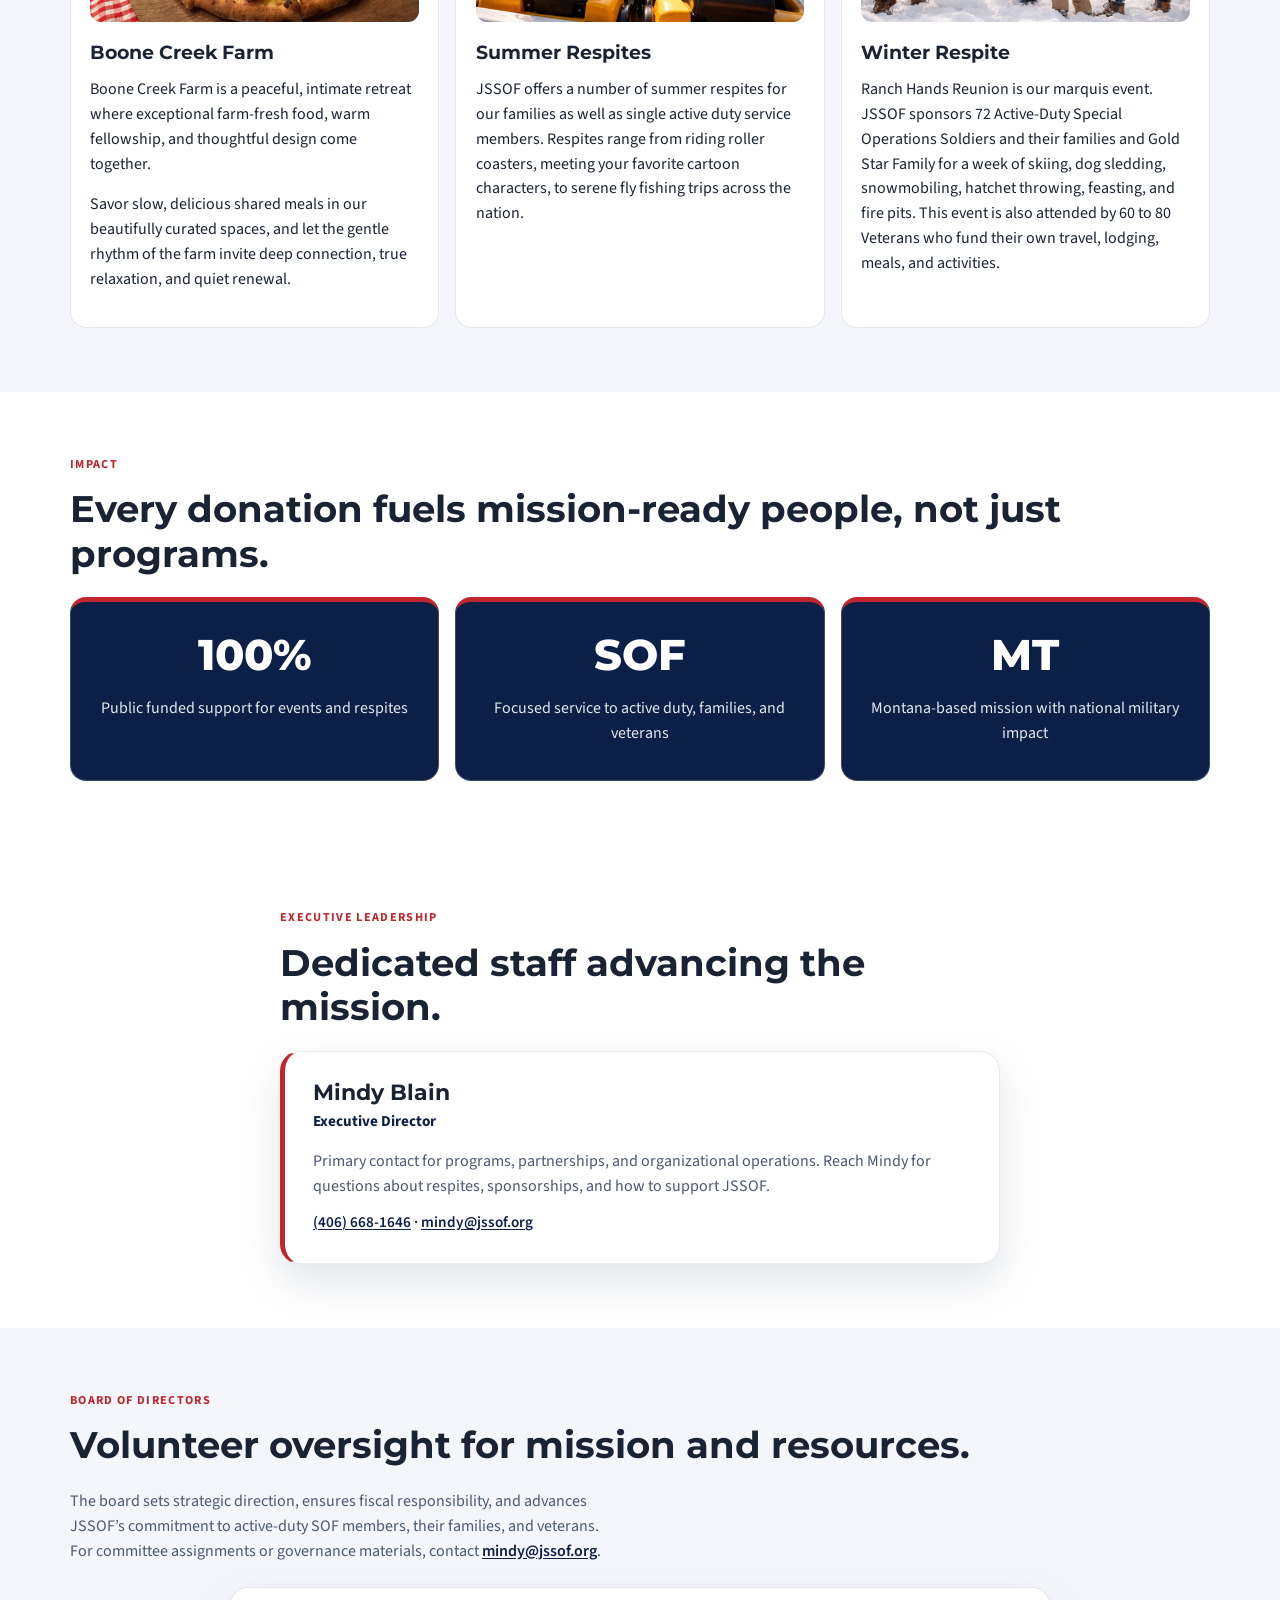
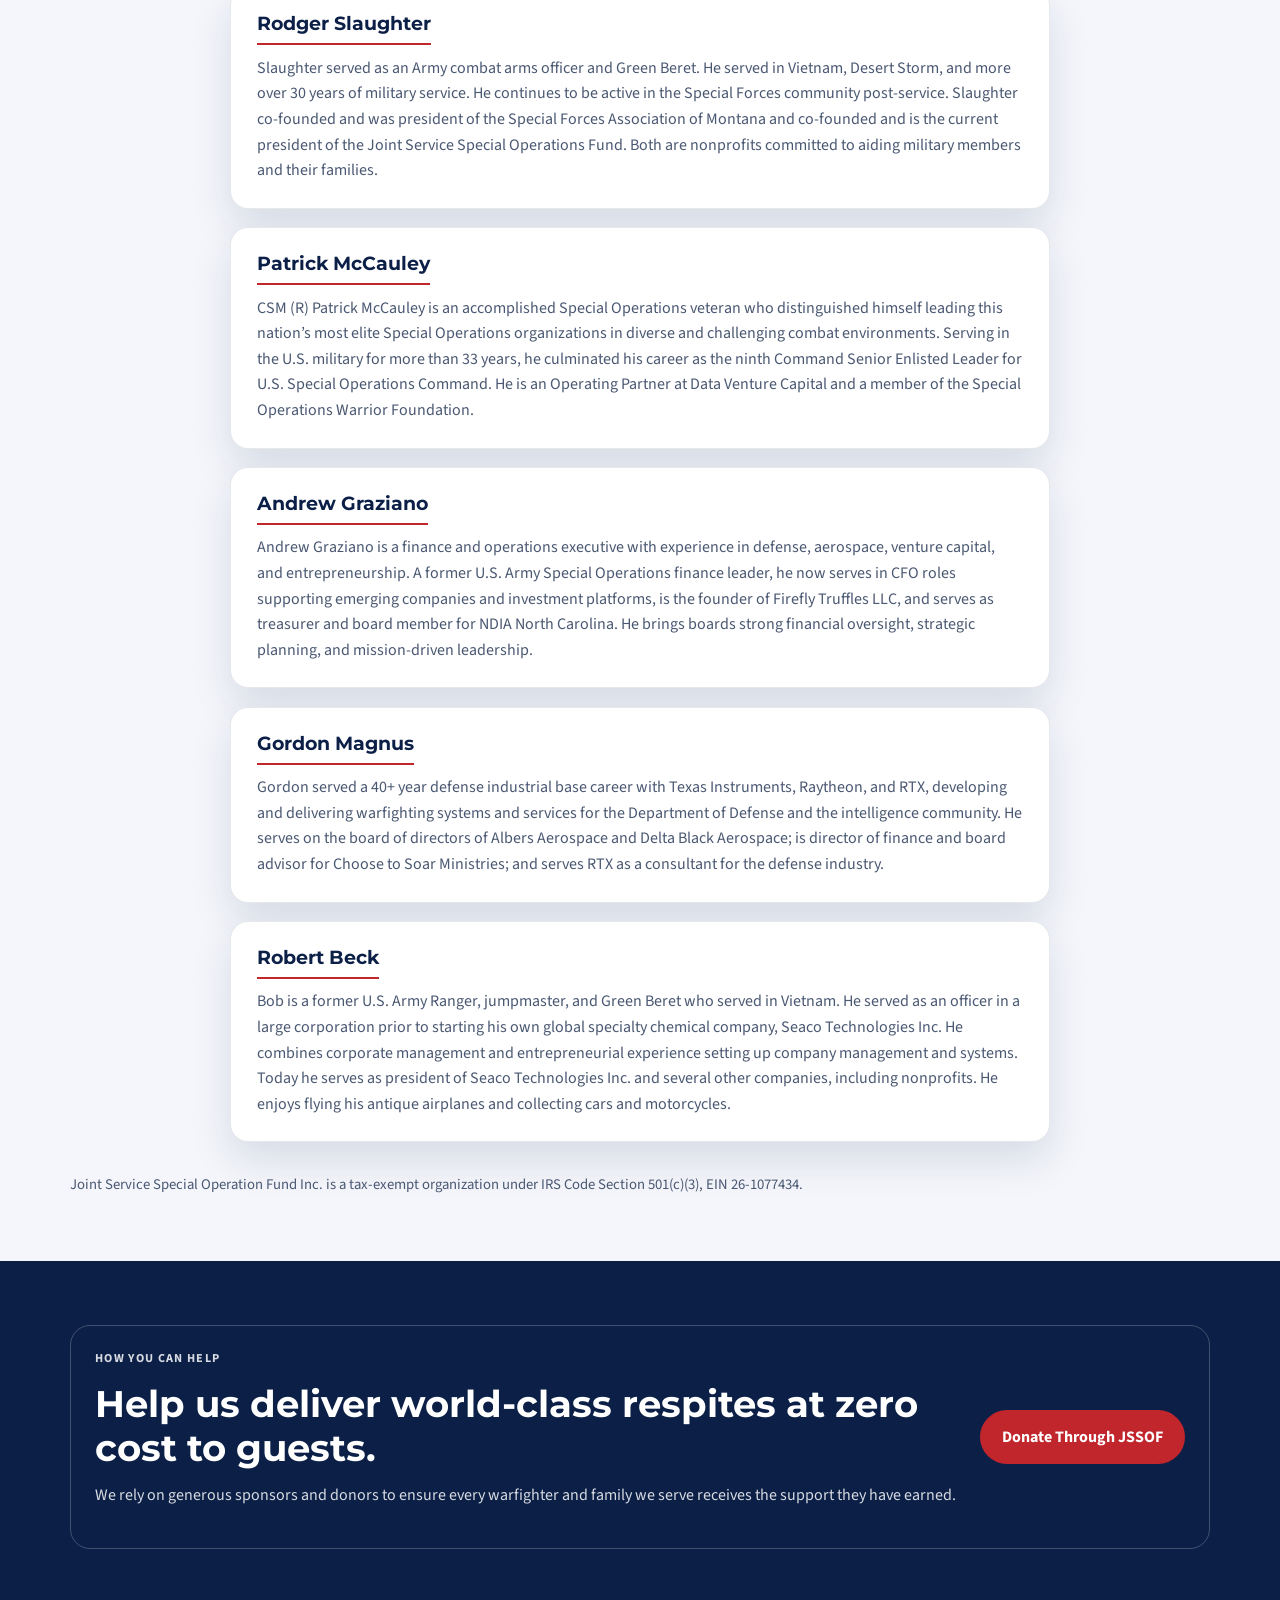
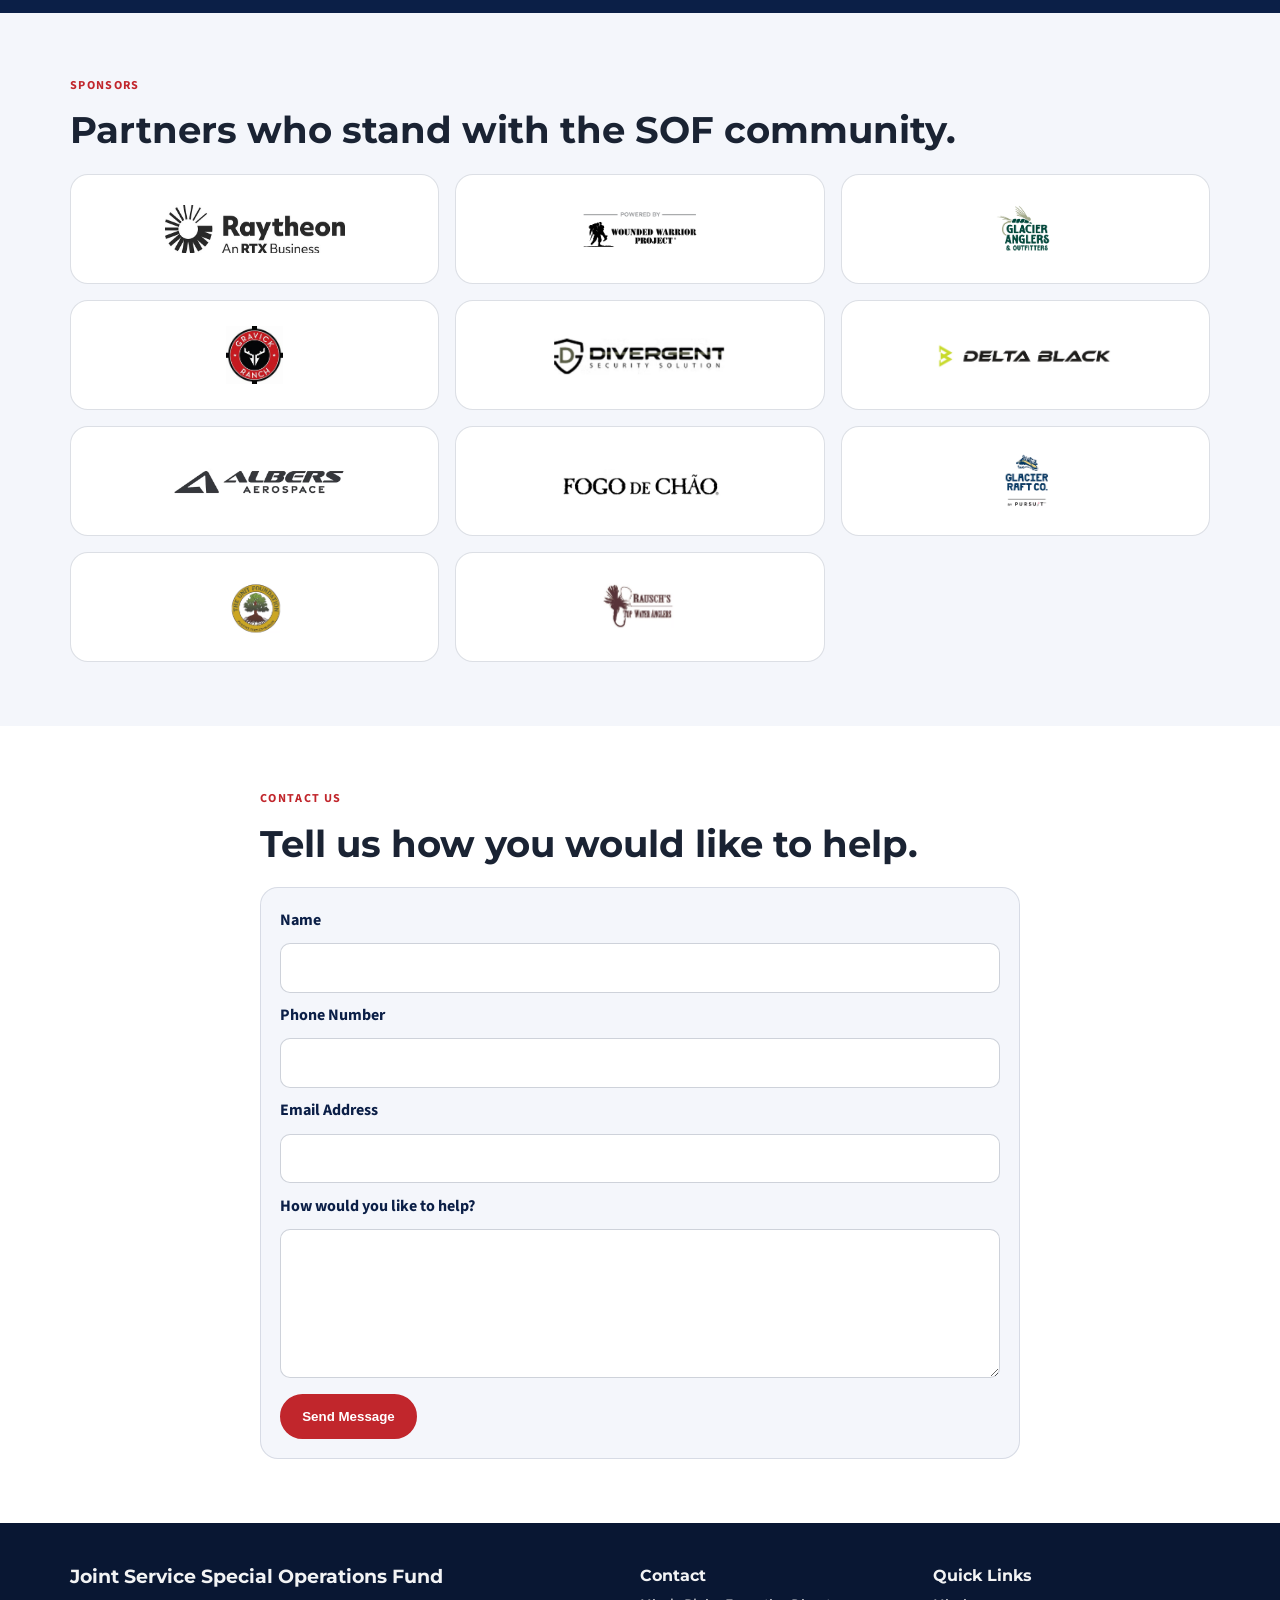
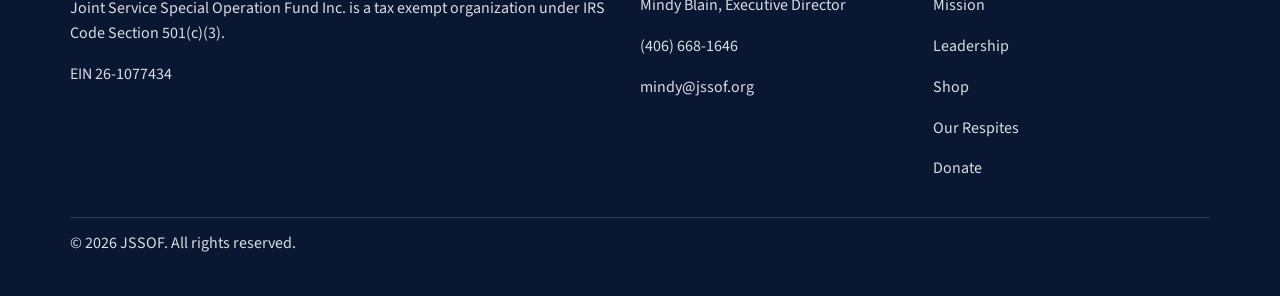
==== commit a3dedb0e: "dded new stuff" ====
--- a/JSSOF/index.html
+++ b/JSSOF/index.html
@@ -65,9 +65,7 @@
             <h1>Resilience for Those Who Carry the Mission.</h1>
           </div>
           <p class="hero-copy">
-            JSSOF serves U.S. Special Operations warfighters, families, and veterans
-            by funding world-class respite experiences that build resiliency,
-            solidarity, and long-term force sustainment.
+            JSSOF serves U.S. Special Operations warfighters, veterans, Gold Star families, and military families by funding world-class respite experiences that strengthen resiliency, foster unity, and support long-term force sustainment.
           </p>
           <div class="hero-cta">
             <a class="btn" href="#donate">Donate Now</a>
@@ -115,9 +113,10 @@
               />
               <h3>Boone Creek Farm</h3>
               <p>
-                Boone Creek Farm is a remote bed and breakfast where guests enjoy
-                peace and solitude. This is an all inclusive respite minus
-                incidentals.
+                Boone Creek Farm is a peaceful, intimate retreat where exceptional farm-fresh food, warm fellowship, and thoughtful design come together.
+              </p>
+              <p>
+                Savor slow, delicious shared meals in our beautifully curated spaces, and let the gentle rhythm of the farm invite deep connection, true relaxation, and quiet renewal.
               </p>
             </article>
             <article class="program-card">
--- a/JSSOF/styles.css
+++ b/JSSOF/styles.css
@@ -460,12 +460,21 @@
   gap: 1rem;
 }
 
-.program-card,
+.program-card {
+  border-radius: 16px;
+  padding: 1.2rem;
+  border: 1px solid rgba(11, 31, 71, 0.1);
+  background: var(--white);
+}
+
 .stat-card {
   border-radius: 16px;
   padding: 1.2rem;
-  border: 1px solid rgba(11, 31, 71, 0.1);
-  background: var(--white);
+  border: 1px solid rgba(255, 255, 255, 0.2);
+  background: var(--navy);
+  color: var(--white);
+  border-top: 5px solid var(--red);
+  text-align: center;
 }
 
 .program-image {
@@ -476,22 +485,17 @@
   margin-bottom: 0.75rem;
 }
 
-.stat-card {
-  border-top: 5px solid var(--red);
-  text-align: center;
-}
-
 .stat-number {
   margin: 0;
   font-family: "Montserrat", Arial, sans-serif;
   font-size: clamp(2rem, 4vw, 2.7rem);
-  color: var(--navy);
+  color: var(--white);
   font-weight: 800;
 }
 
 .stat-label {
   margin-top: 0.45rem;
-  color: var(--muted);
+  color: rgba(255, 255, 255, 0.9);
 }
 
 .cta-panel {
@@ -658,6 +662,22 @@
   letter-spacing: 0.03em;
 }
 
+.product-media:has(img) {
+  display: block;
+  min-height: 0;
+  padding: 0;
+  background: var(--light);
+}
+
+.product-media img {
+  width: 100%;
+  height: auto;
+  display: block;
+  object-fit: cover;
+  aspect-ratio: 3 / 4;
+  object-position: center top;
+}
+
 .product-body {
   padding: 1rem;
 }
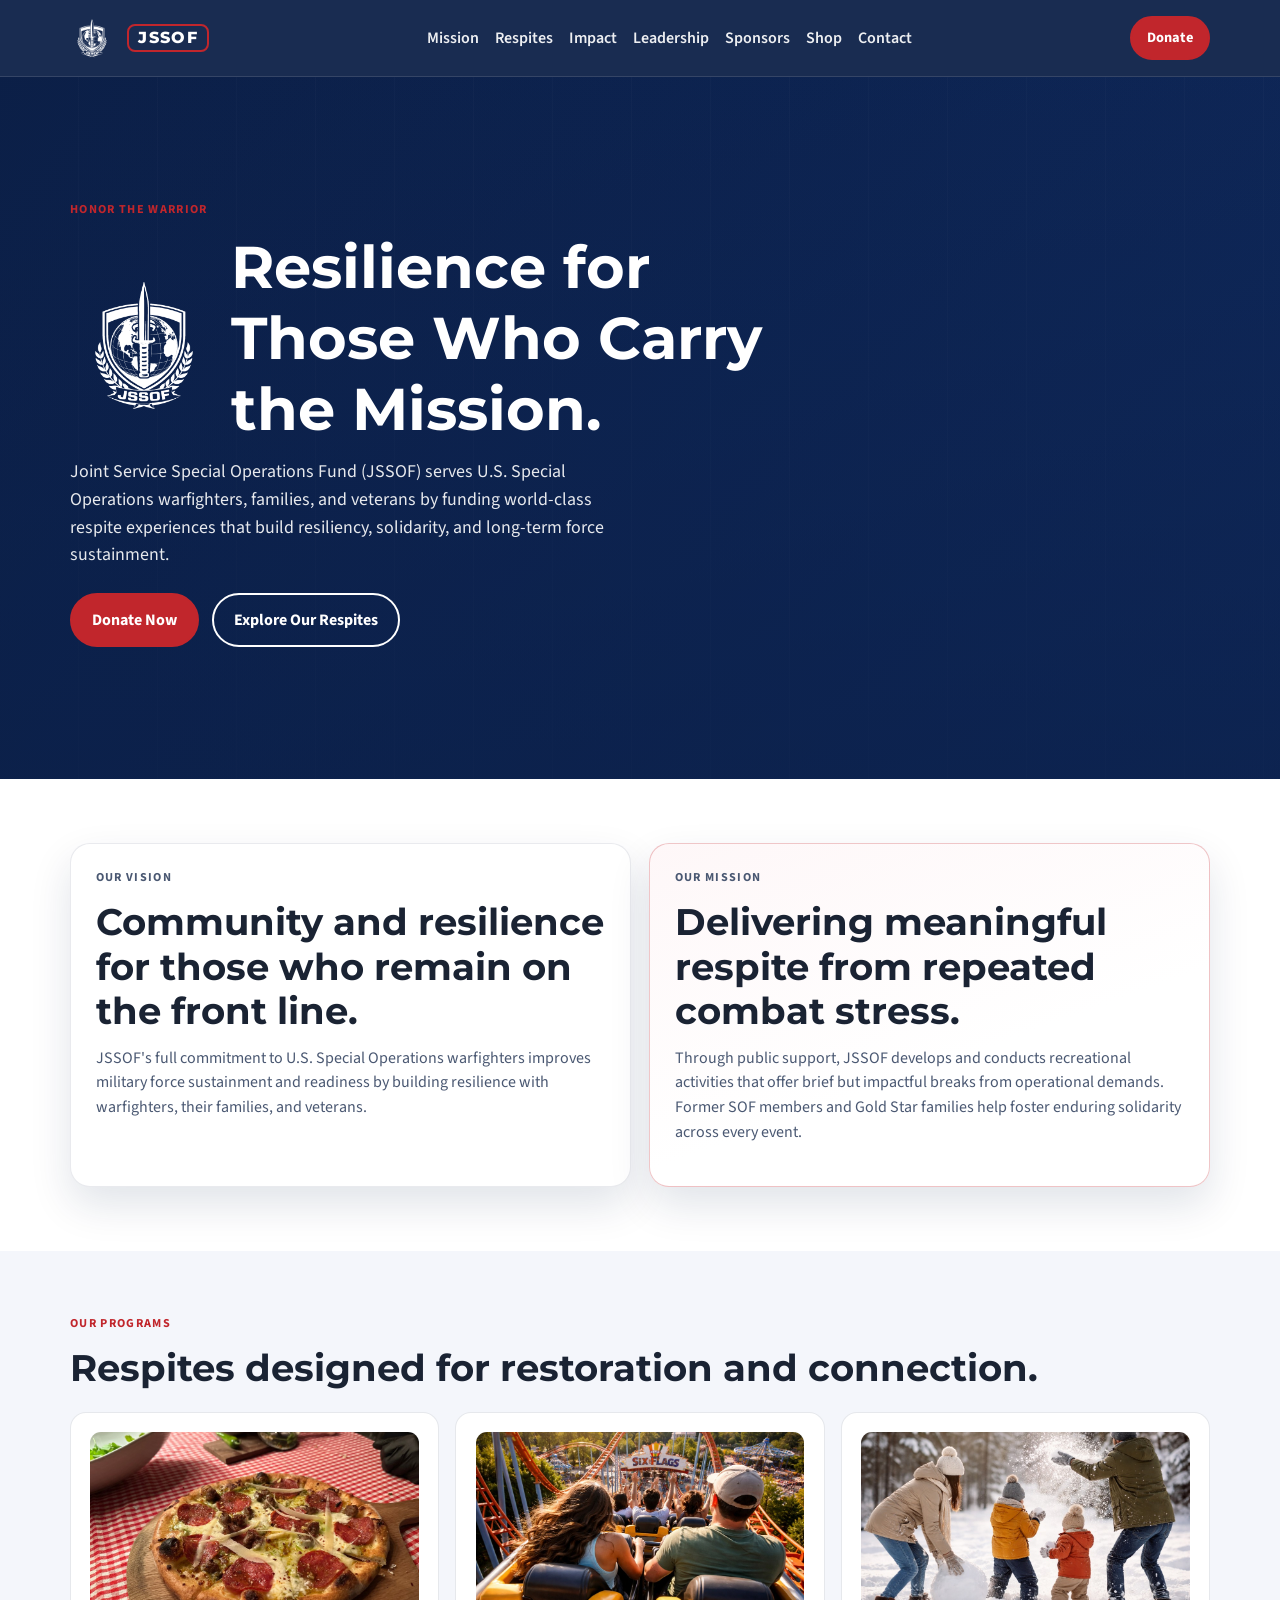
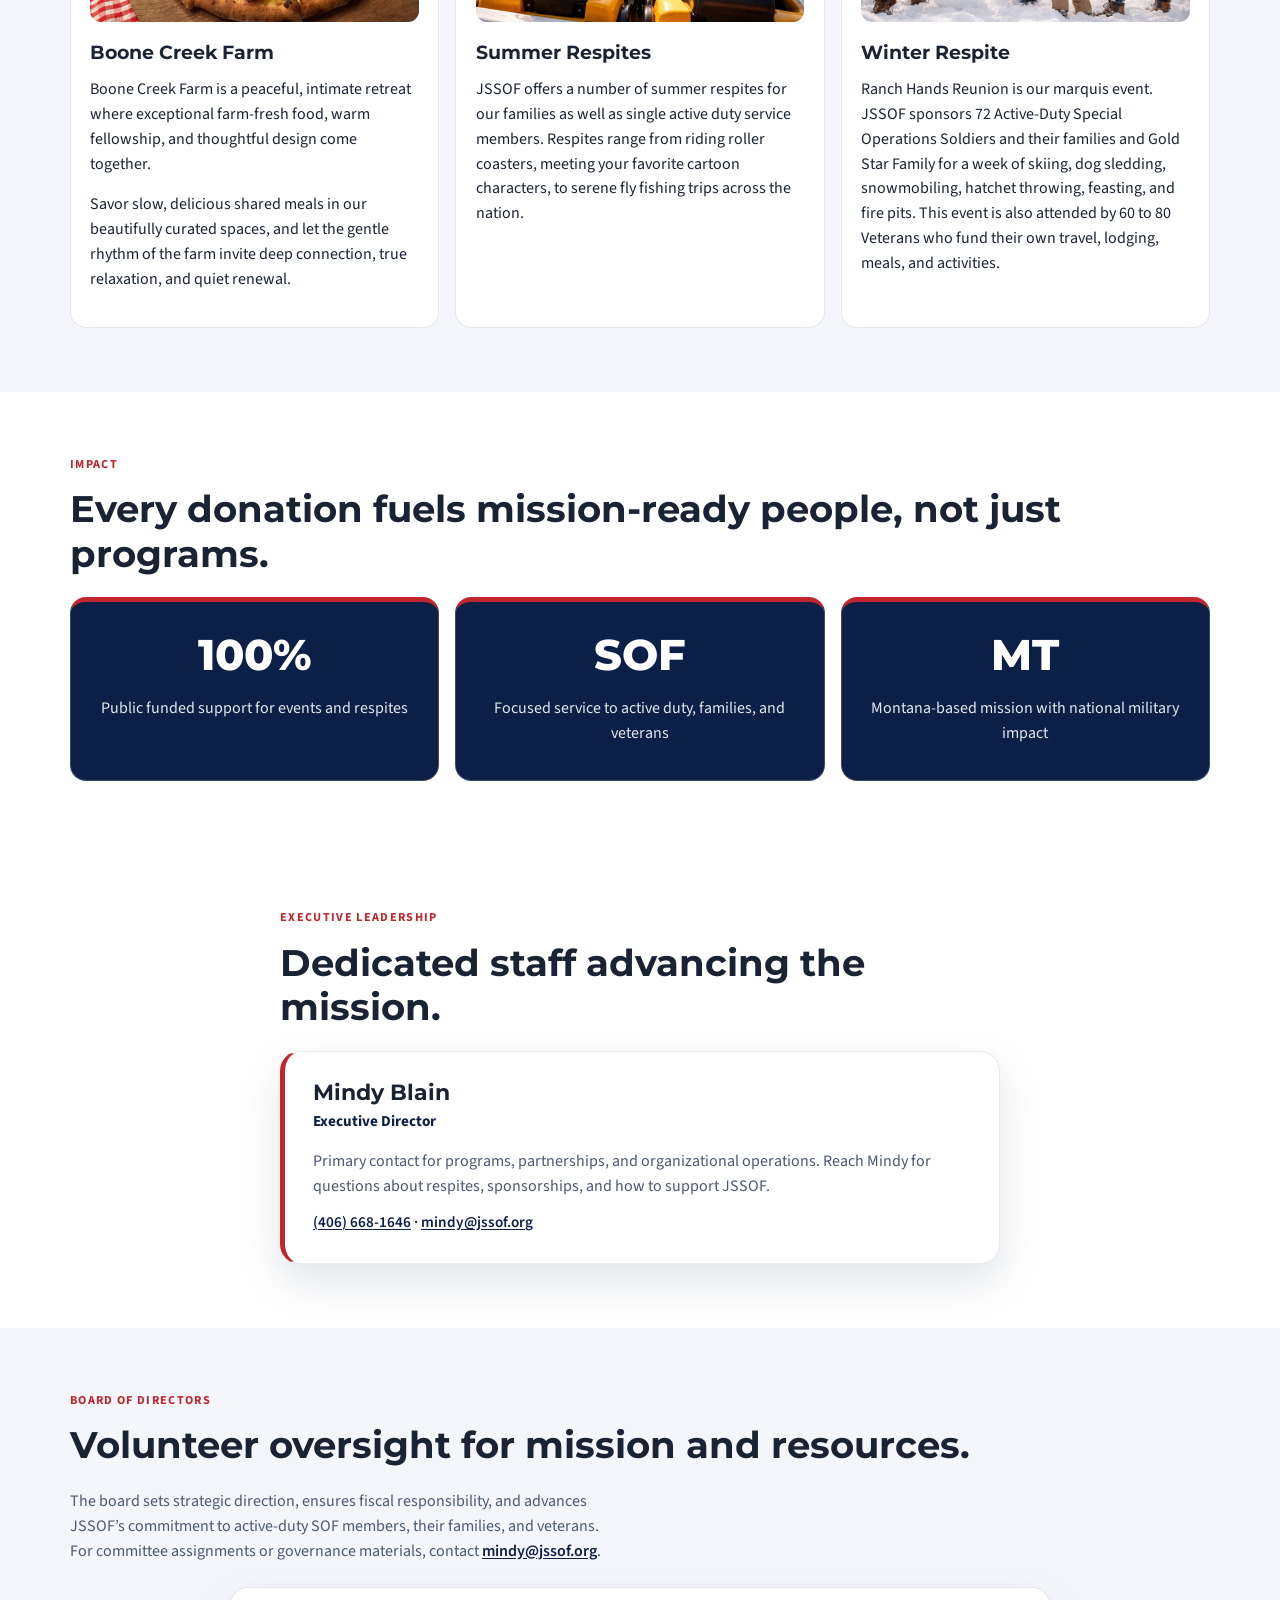
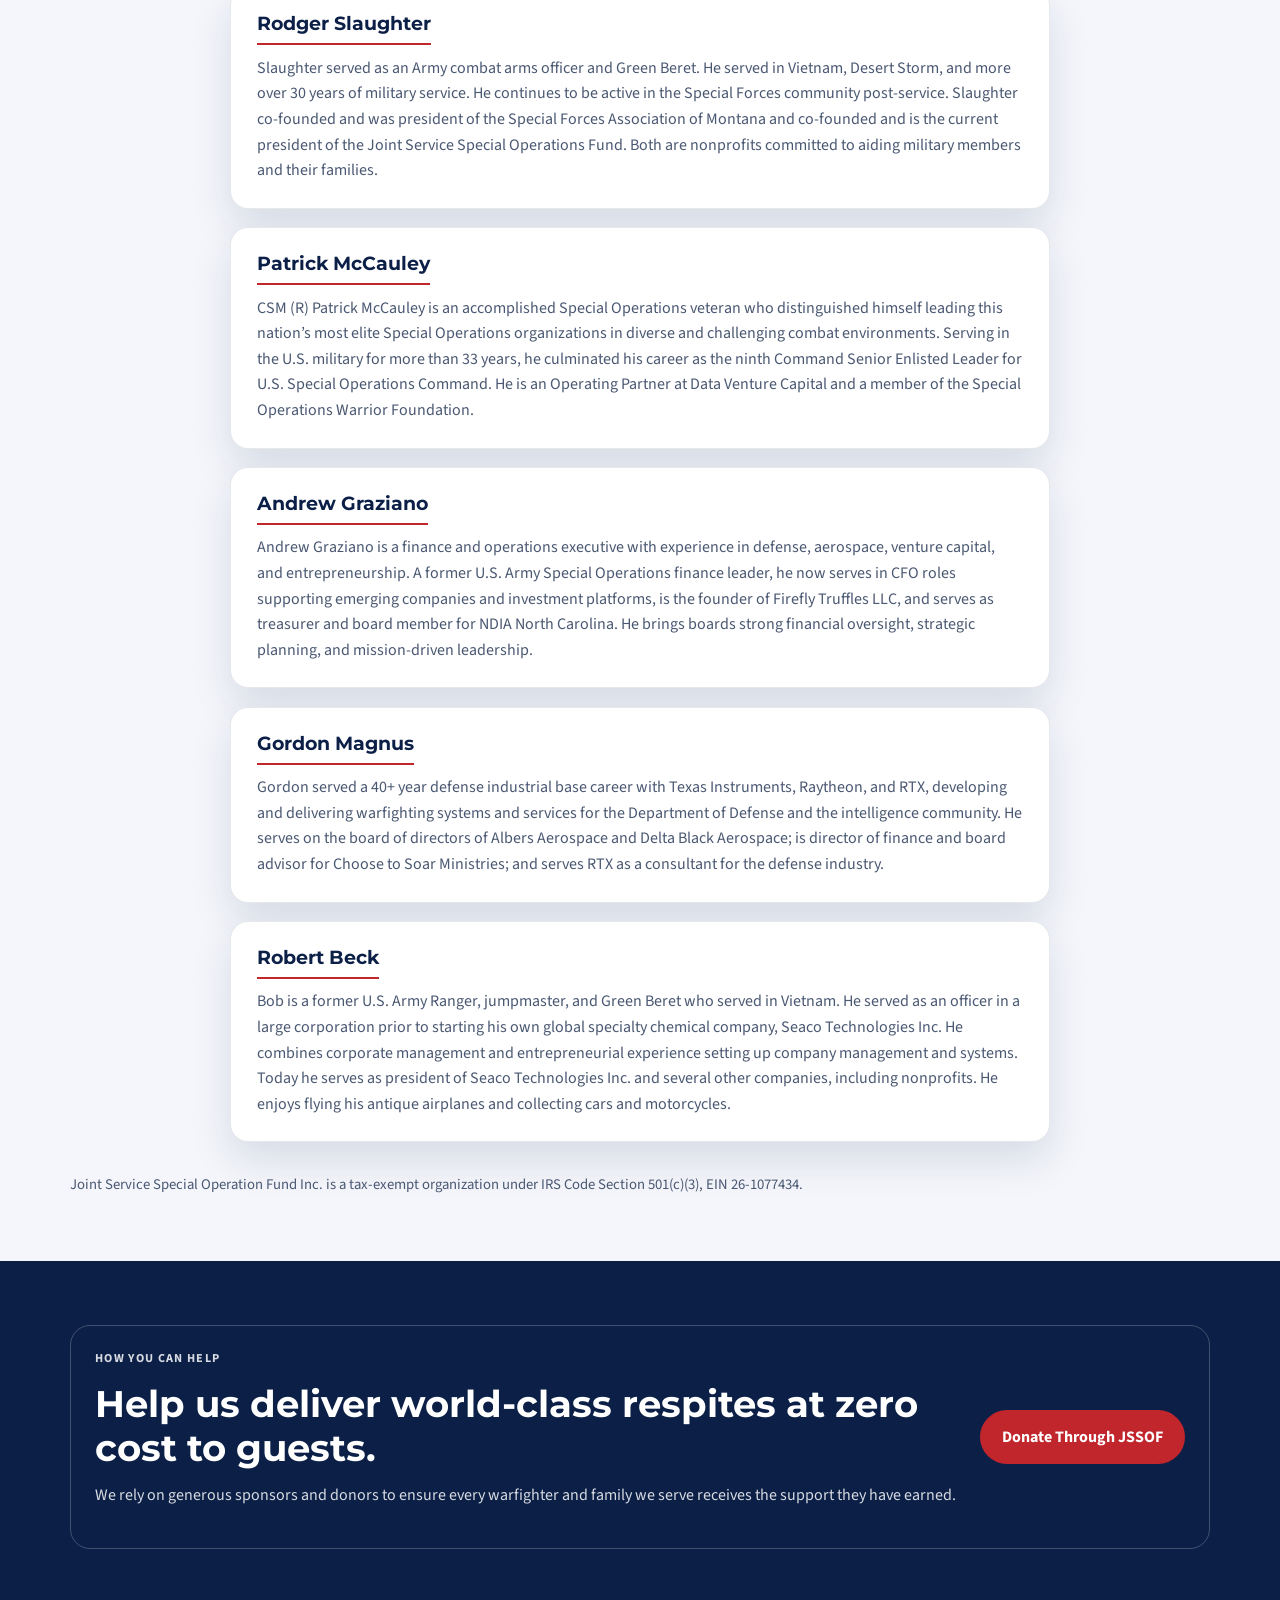
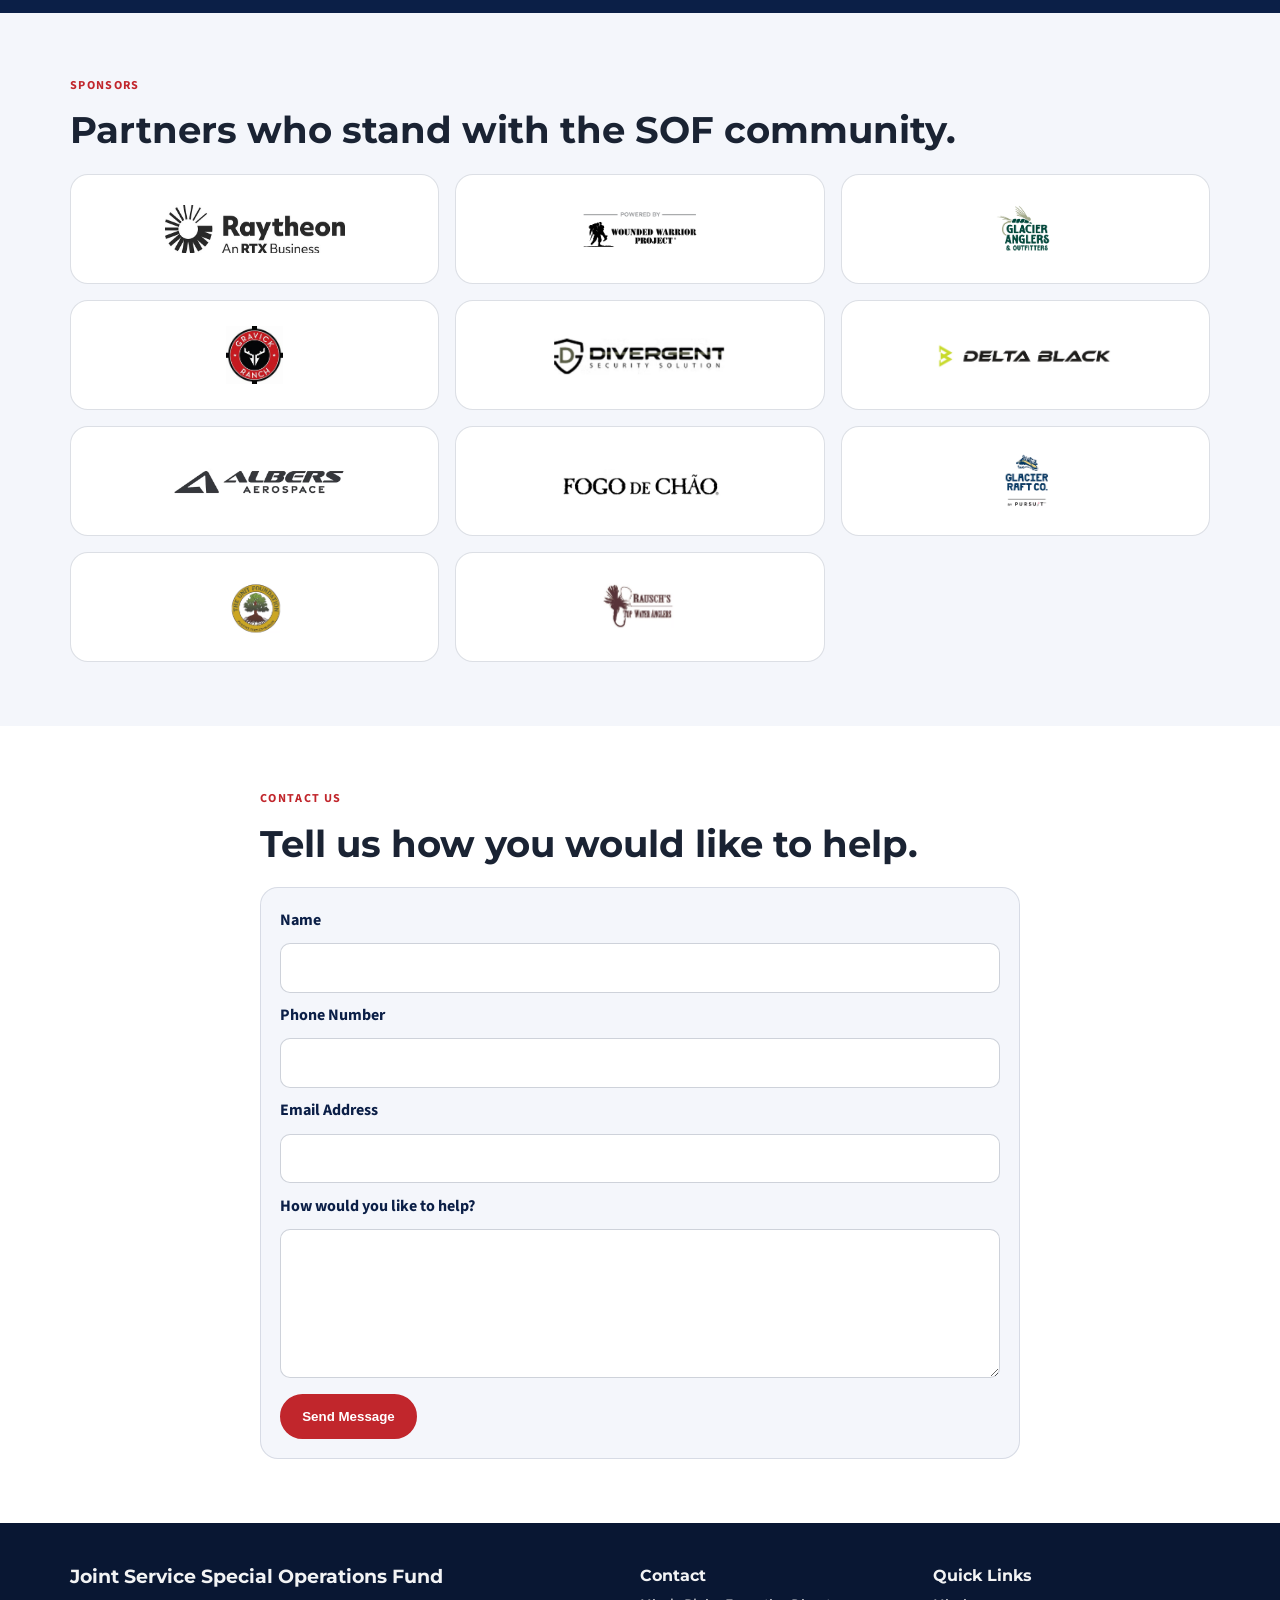
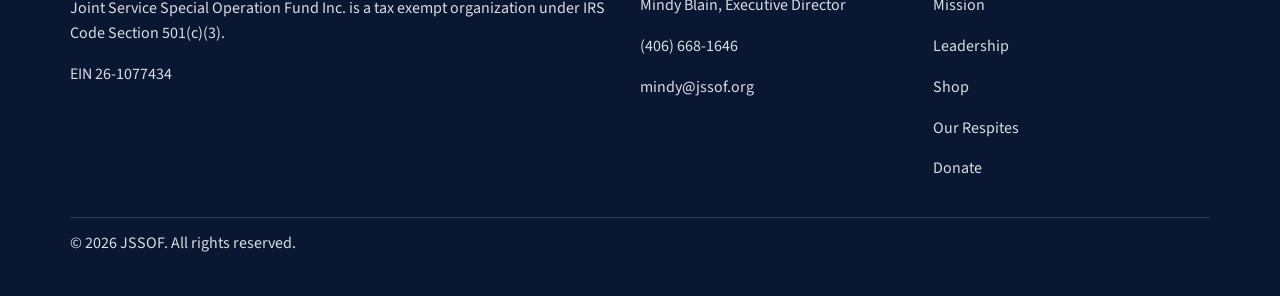
==== commit 32d07beb: "image update" ====
--- a/JSSOF/index.html
+++ b/JSSOF/index.html
@@ -65,7 +65,7 @@
             <h1>Resilience for Those Who Carry the Mission.</h1>
           </div>
           <p class="hero-copy">
-            JSSOF serves U.S. Special Operations warfighters, veterans, Gold Star families, and military families by funding world-class respite experiences that strengthen resiliency, foster unity, and support long-term force sustainment.
+            Joint Service Special Operations Fund (JSSOF) serves U.S. Special Operations warfighters, families, and veterans by funding world-class respite experiences that build resiliency, solidarity, and long-term force sustainment.
           </p>
           <div class="hero-cta">
             <a class="btn" href="#donate">Donate Now</a>
@@ -109,7 +109,7 @@
               <img
                 class="program-image"
                 src="assets/boonecreekfarm.png"
-                alt="JSSOF outdoor respite experience"
+                alt="Boone Creek Farm — outdoor evening fire and grill"
               />
               <h3>Boone Creek Farm</h3>
               <p>
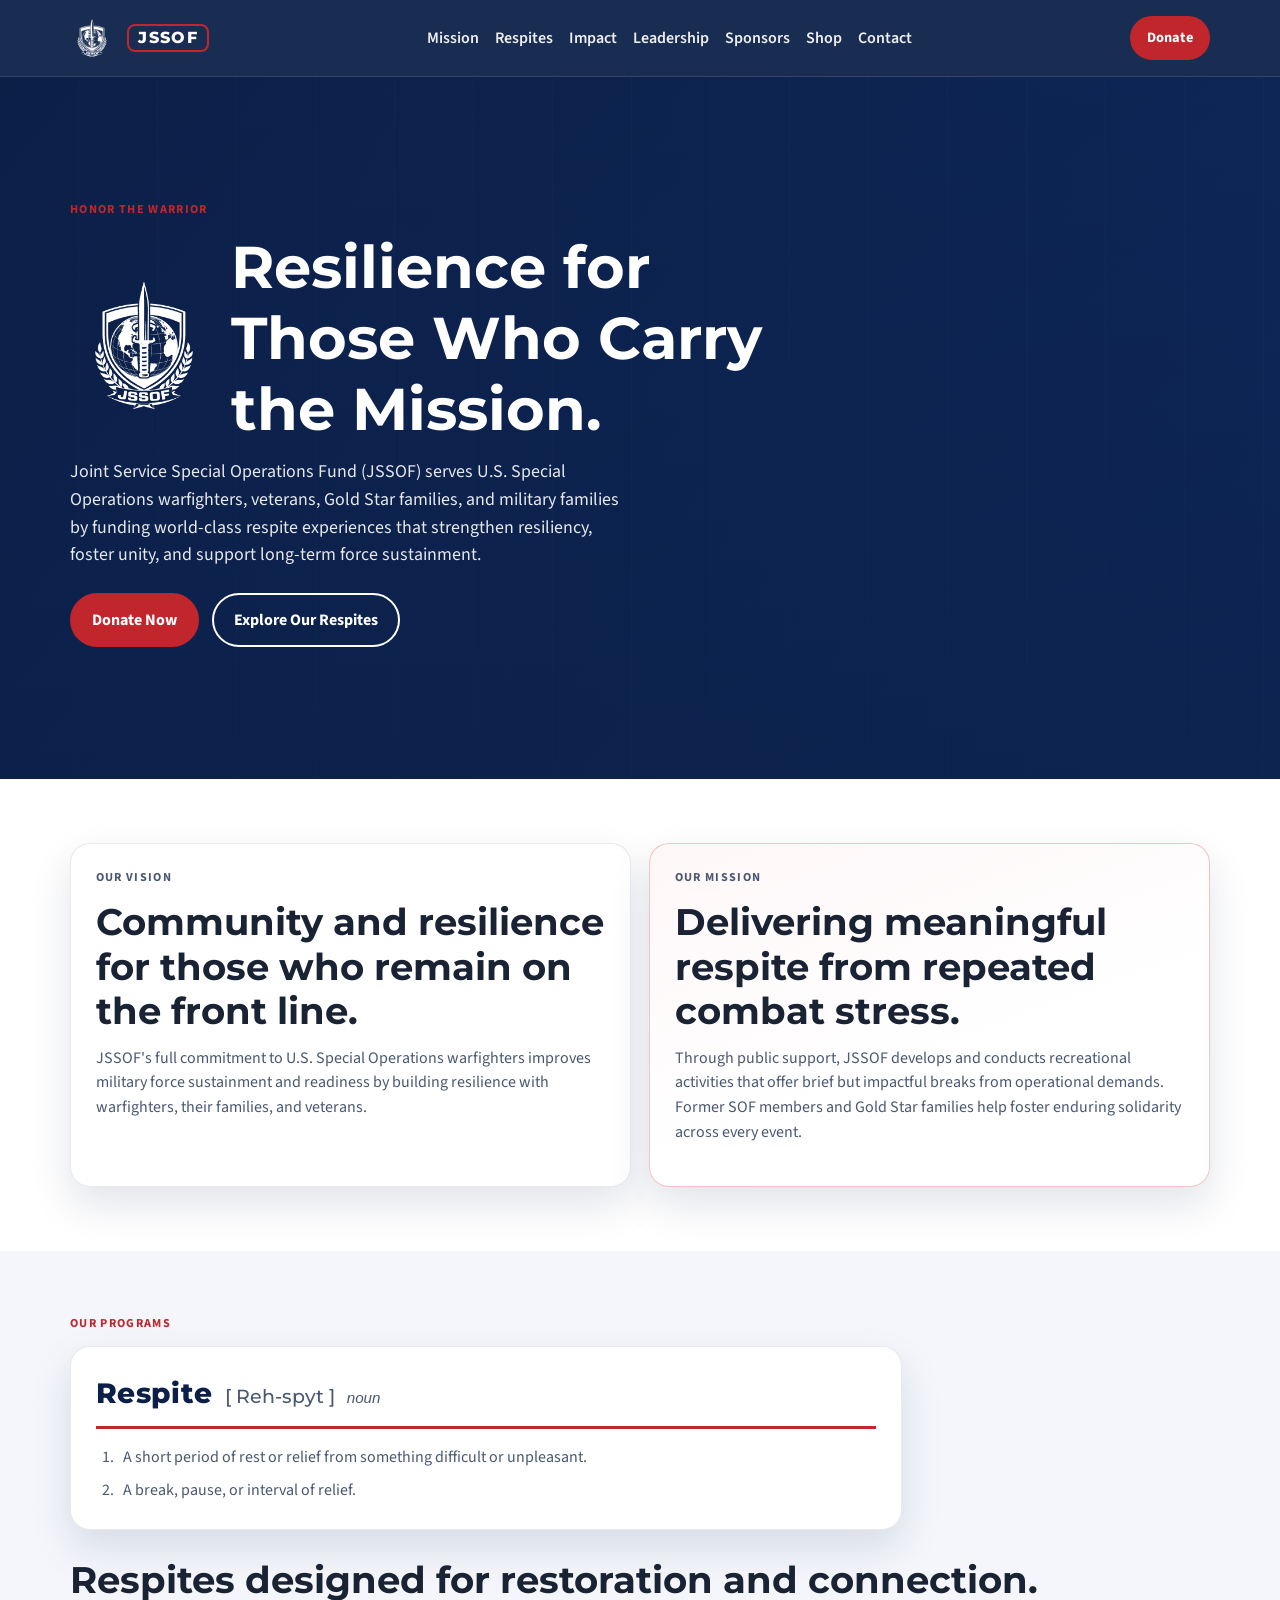
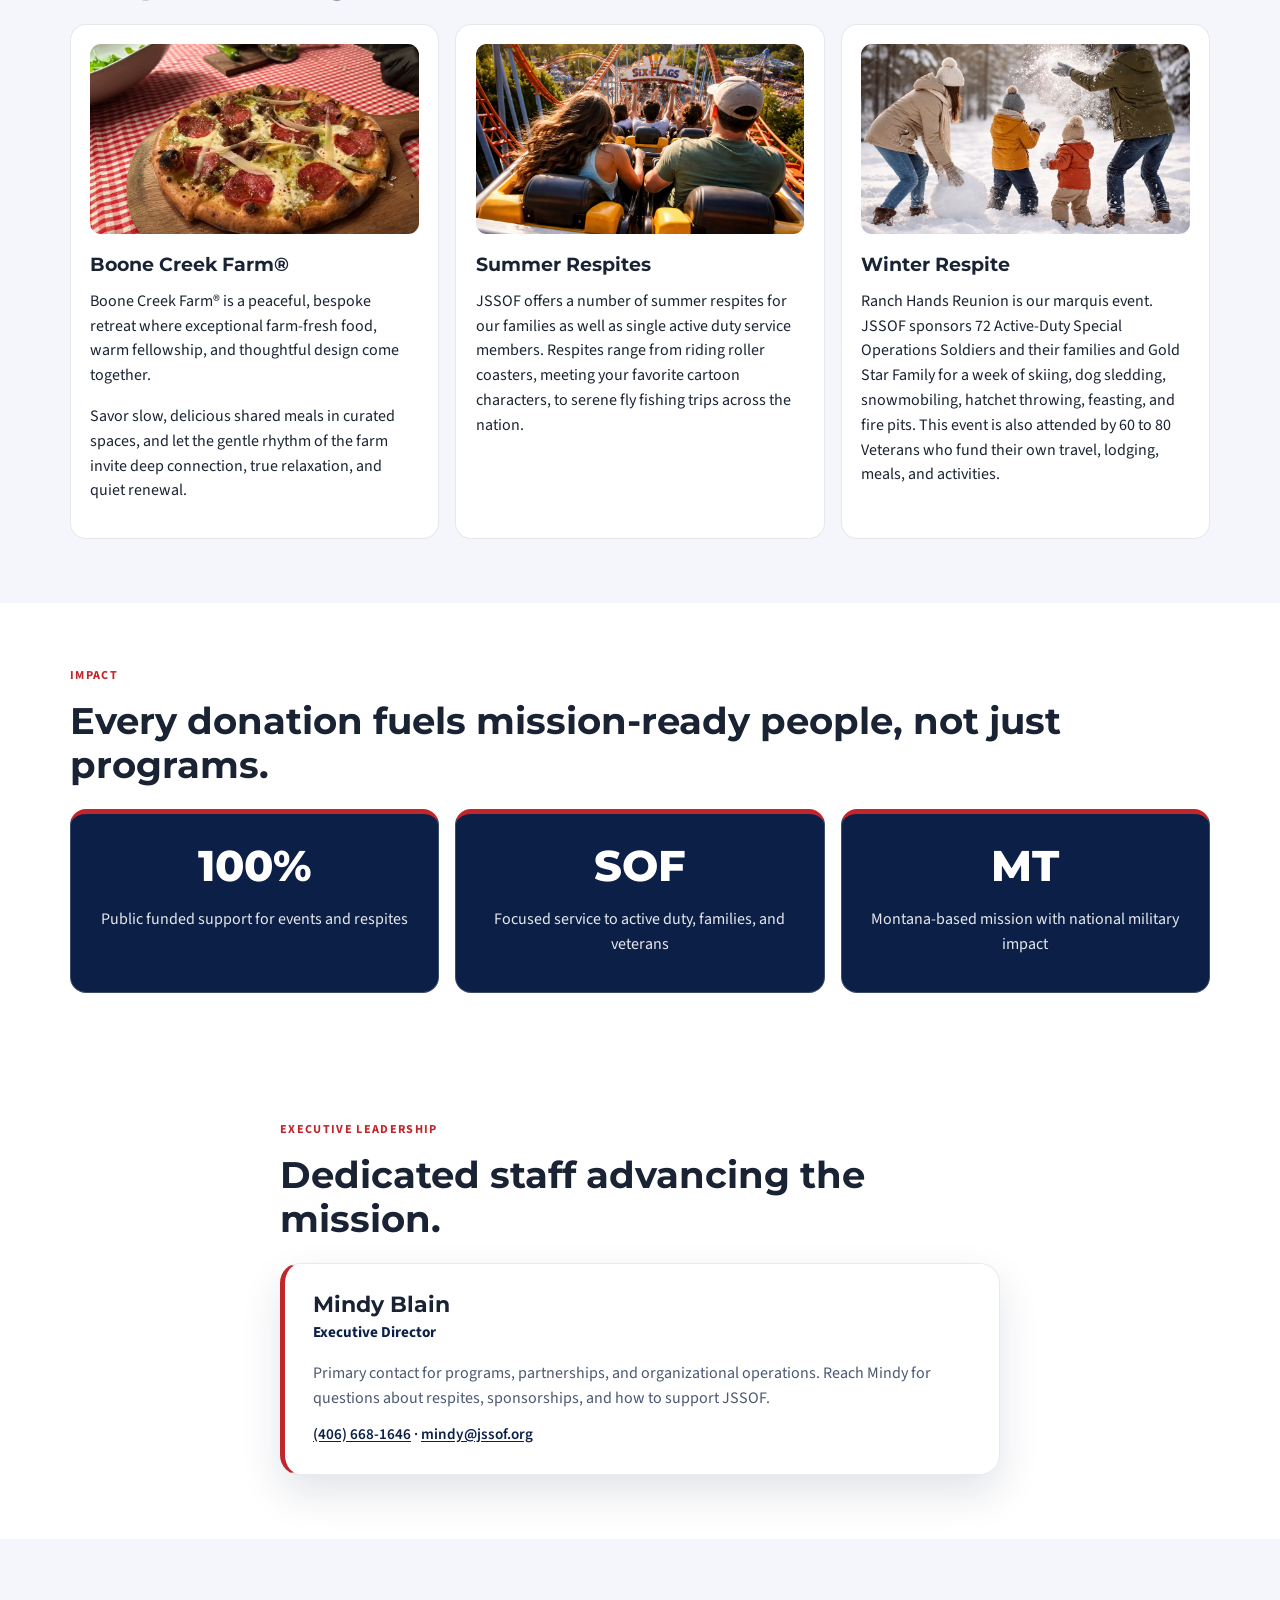
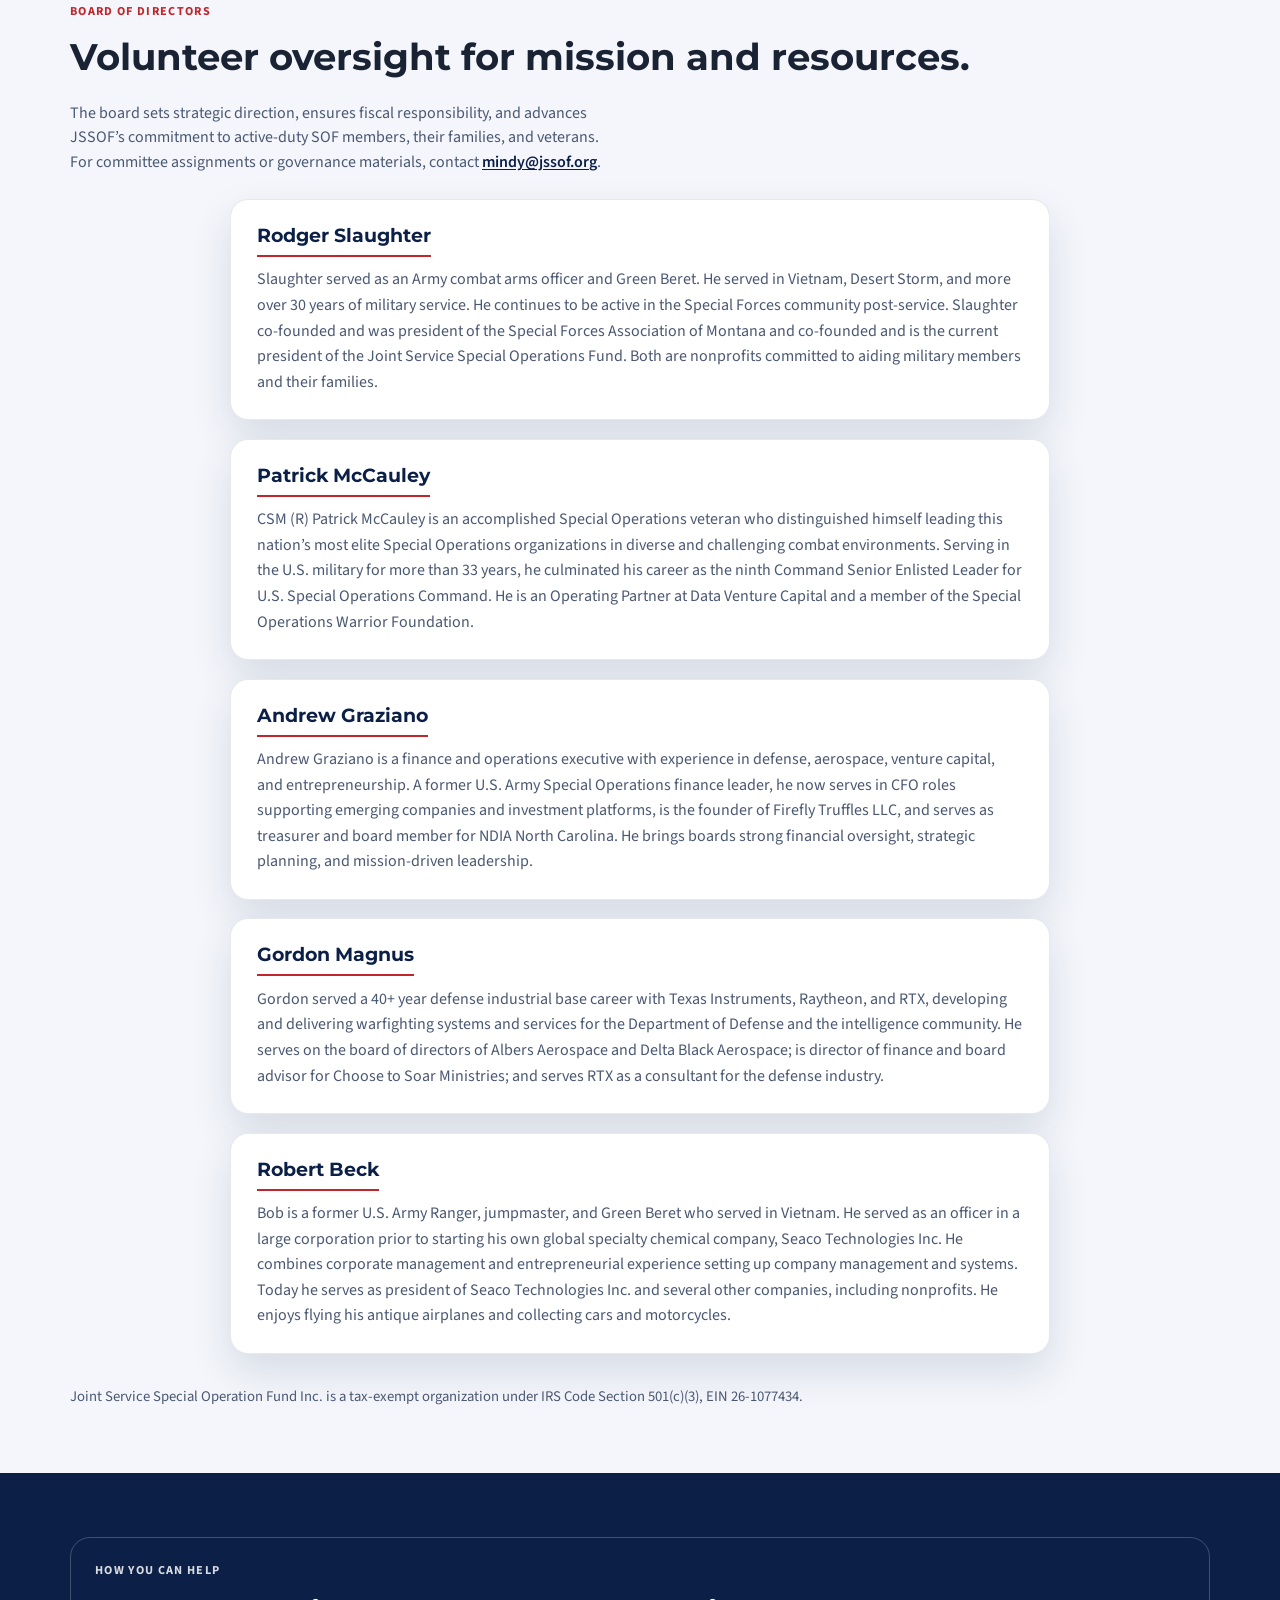
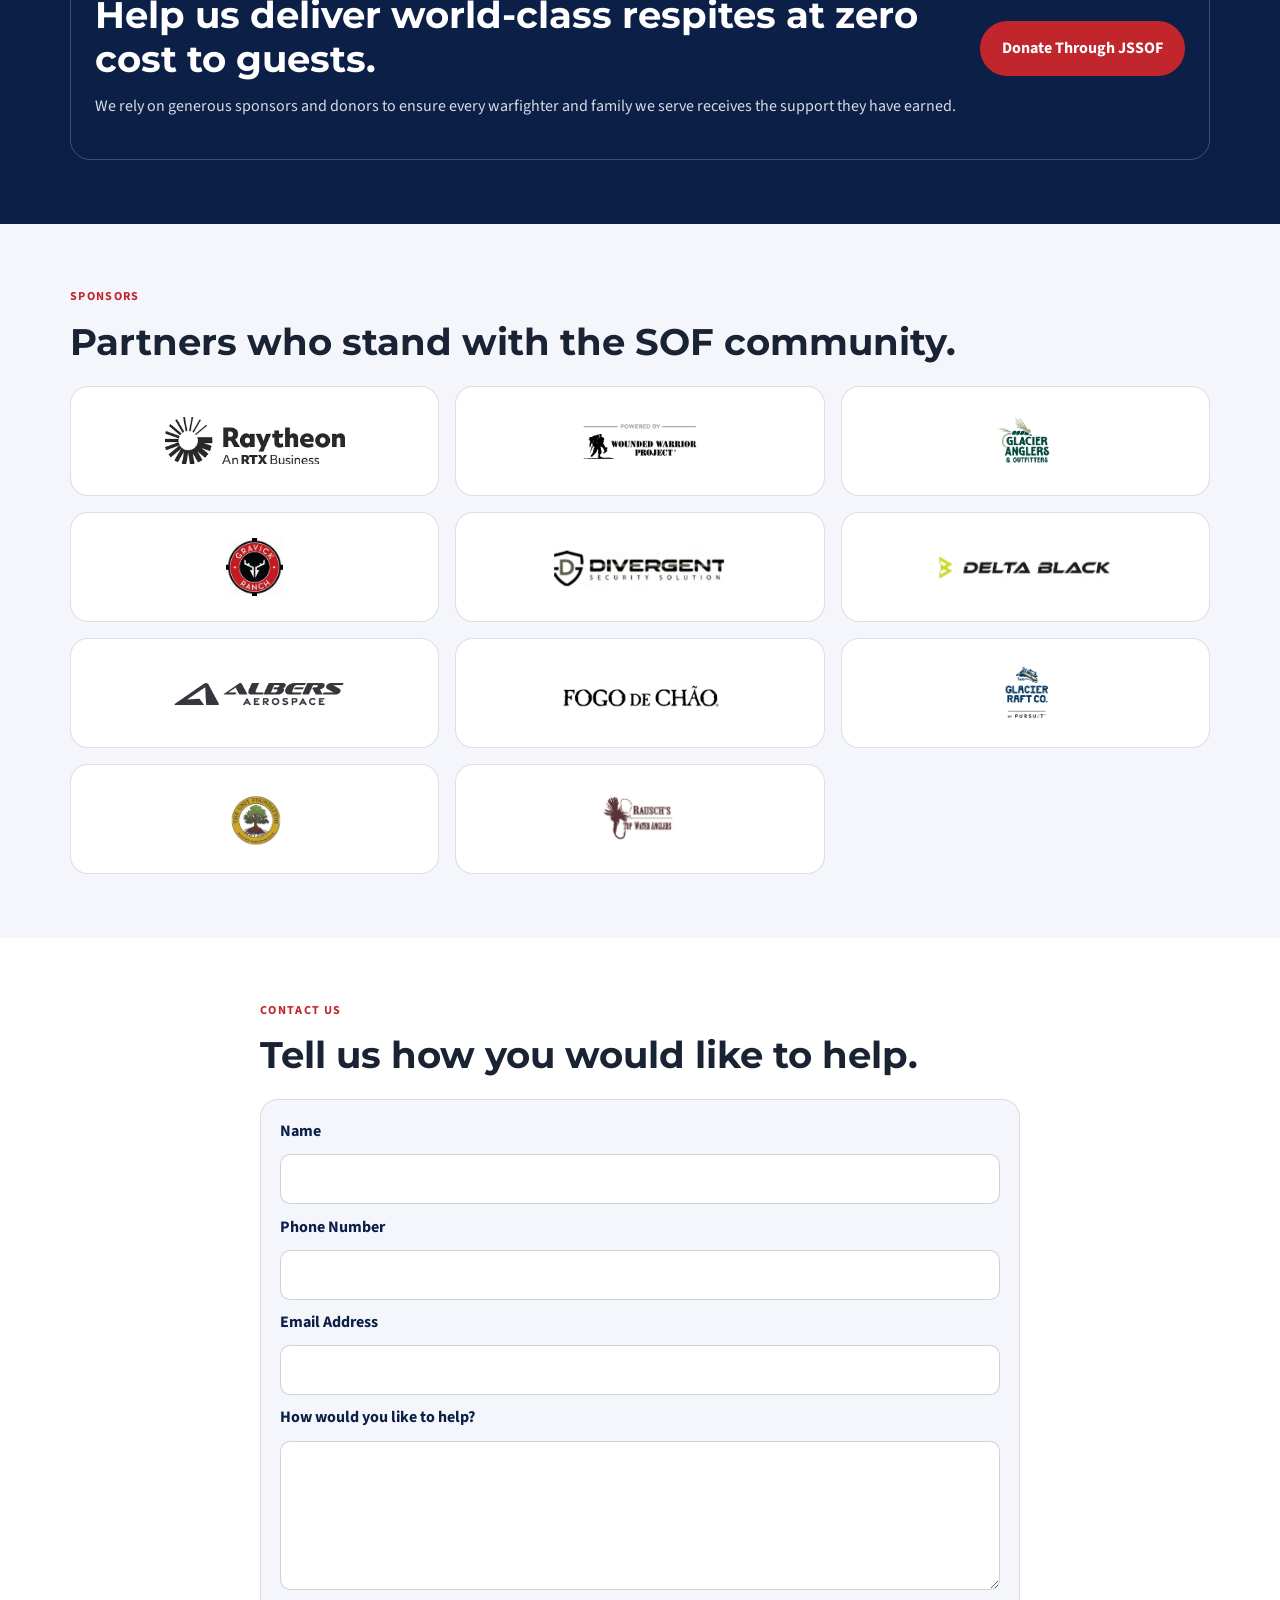
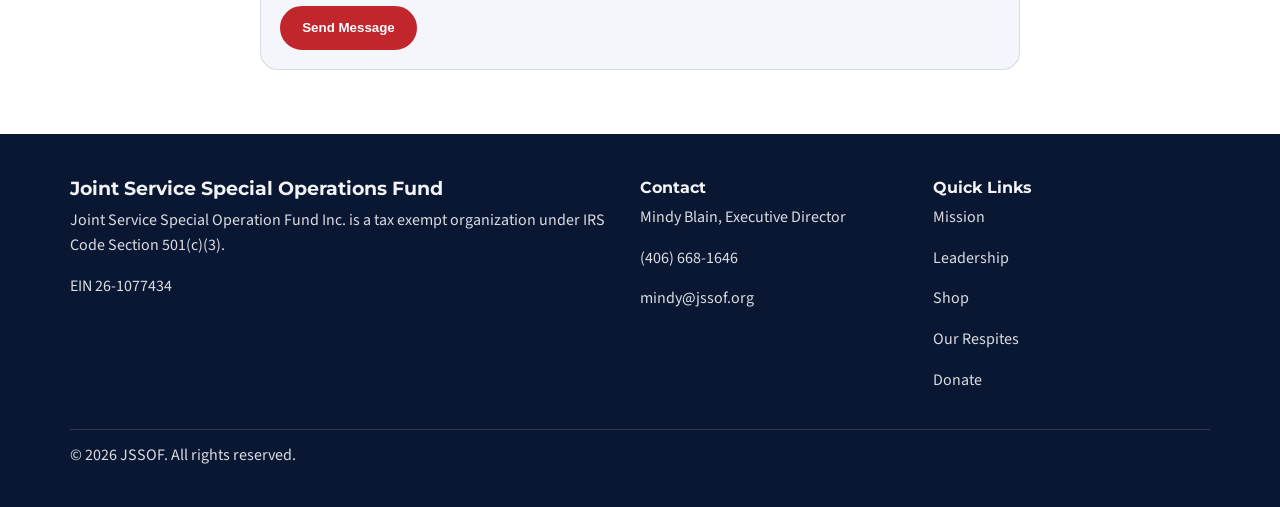
==== commit 33bc44b7: "Updates to Respite section" ====
--- a/JSSOF/index.html
+++ b/JSSOF/index.html
@@ -65,7 +65,7 @@
             <h1>Resilience for Those Who Carry the Mission.</h1>
           </div>
           <p class="hero-copy">
-            Joint Service Special Operations Fund (JSSOF) serves U.S. Special Operations warfighters, families, and veterans by funding world-class respite experiences that build resiliency, solidarity, and long-term force sustainment.
+            Joint Service Special Operations Fund (JSSOF) serves U.S. Special Operations warfighters, veterans, Gold Star families, and military families by funding world-class respite experiences that strengthen resiliency, foster unity, and support long-term force sustainment.
           </p>
           <div class="hero-cta">
             <a class="btn" href="#donate">Donate Now</a>
@@ -100,8 +100,23 @@
 
       <section class="section bg-light" id="respites">
         <div class="container">
-          <div class="section-heading">
-            <p class="eyebrow">Our Programs</p>
+          <p class="eyebrow">Our Programs</p>
+
+          <article class="card respite-definition" aria-label="Definition of respite">
+            <div class="respite-term-row">
+              <span class="respite-term">Respite</span>
+              <span class="respite-phonetic">[ Reh-spyt ]</span>
+              <span class="respite-part-of-speech">noun</span>
+            </div>
+            <ol class="respite-definitions">
+              <li>
+                A short period of rest or relief from something difficult or unpleasant.
+              </li>
+              <li>A break, pause, or interval of relief.</li>
+            </ol>
+          </article>
+
+          <div class="section-heading section-heading-programs">
             <h2>Respites designed for restoration and connection.</h2>
           </div>
           <div class="program-grid">
@@ -109,14 +124,14 @@
               <img
                 class="program-image"
                 src="assets/boonecreekfarm.png"
-                alt="Boone Creek Farm — outdoor evening fire and grill"
-              />
-              <h3>Boone Creek Farm</h3>
+                alt="Boone Creek Farm® — outdoor evening fire and grill"
+              />
+              <h3>Boone Creek Farm®</h3>
               <p>
-                Boone Creek Farm is a peaceful, intimate retreat where exceptional farm-fresh food, warm fellowship, and thoughtful design come together.
+                Boone Creek Farm® is a peaceful, bespoke retreat where exceptional farm-fresh food, warm fellowship, and thoughtful design come together.
               </p>
               <p>
-                Savor slow, delicious shared meals in our beautifully curated spaces, and let the gentle rhythm of the farm invite deep connection, true relaxation, and quiet renewal.
+                Savor slow, delicious shared meals in curated spaces, and let the gentle rhythm of the farm invite deep connection, true relaxation, and quiet renewal.
               </p>
             </article>
             <article class="program-card">
--- a/JSSOF/styles.css
+++ b/JSSOF/styles.css
@@ -452,6 +452,61 @@
   margin-bottom: 1.35rem;
 }
 
+.section-heading-programs {
+  margin-top: 1.75rem;
+}
+
+.respite-definition {
+  margin-bottom: 0;
+  max-width: 52rem;
+}
+
+.respite-term-row {
+  display: flex;
+  flex-wrap: wrap;
+  align-items: baseline;
+  gap: 0.45rem 0.75rem;
+  padding-bottom: 0.65rem;
+  margin-bottom: 1rem;
+  border-bottom: 3px solid var(--red);
+  font-family: "Montserrat", Arial, sans-serif;
+}
+
+.respite-term {
+  font-weight: 800;
+  font-size: clamp(1.35rem, 2.5vw, 1.75rem);
+  color: var(--navy);
+  letter-spacing: 0.02em;
+}
+
+.respite-phonetic {
+  font-weight: 500;
+  font-size: clamp(1rem, 1.8vw, 1.2rem);
+  color: var(--muted);
+}
+
+.respite-part-of-speech {
+  font-style: italic;
+  font-size: 0.95rem;
+  font-weight: 500;
+  color: var(--muted);
+}
+
+.respite-definitions {
+  margin: 0;
+  padding-left: 1.35rem;
+  color: var(--muted);
+  line-height: 1.6;
+}
+
+.respite-definitions li {
+  padding-left: 0.35rem;
+}
+
+.respite-definitions li + li {
+  margin-top: 0.5rem;
+}
+
 .program-grid,
 .stats-grid,
 .sponsor-grid {
@@ -667,6 +722,25 @@
   min-height: 0;
   padding: 0;
   background: var(--light);
+  position: relative;
+}
+
+.product-media:has(img)::after {
+  content: "Shop Example";
+  position: absolute;
+  inset: 0;
+  display: grid;
+  place-items: center;
+  background: rgba(11, 31, 71, 0.52);
+  color: var(--white);
+  font-family: "Montserrat", Arial, sans-serif;
+  font-weight: 700;
+  font-size: clamp(1rem, 2.4vw, 1.45rem);
+  letter-spacing: 0.08em;
+  text-transform: uppercase;
+  text-align: center;
+  padding: 0.75rem;
+  pointer-events: none;
 }
 
 .product-media img {
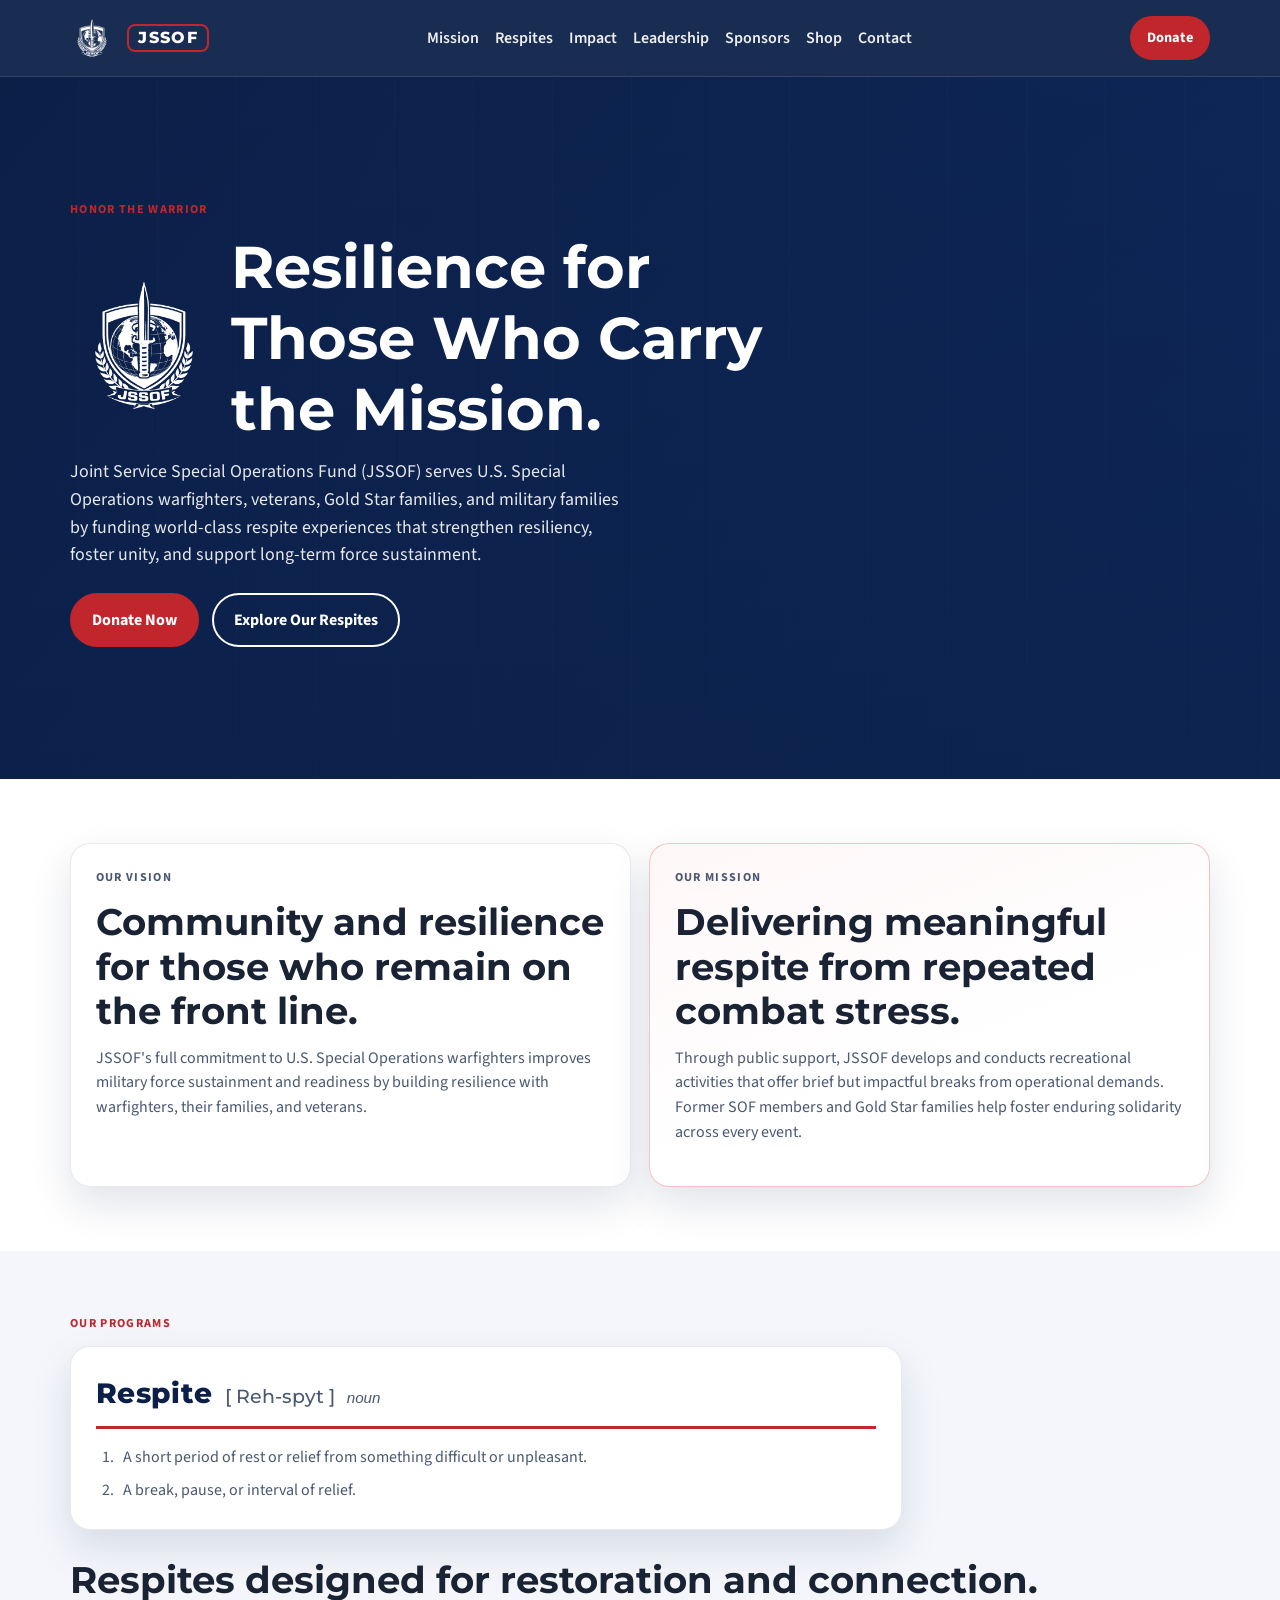
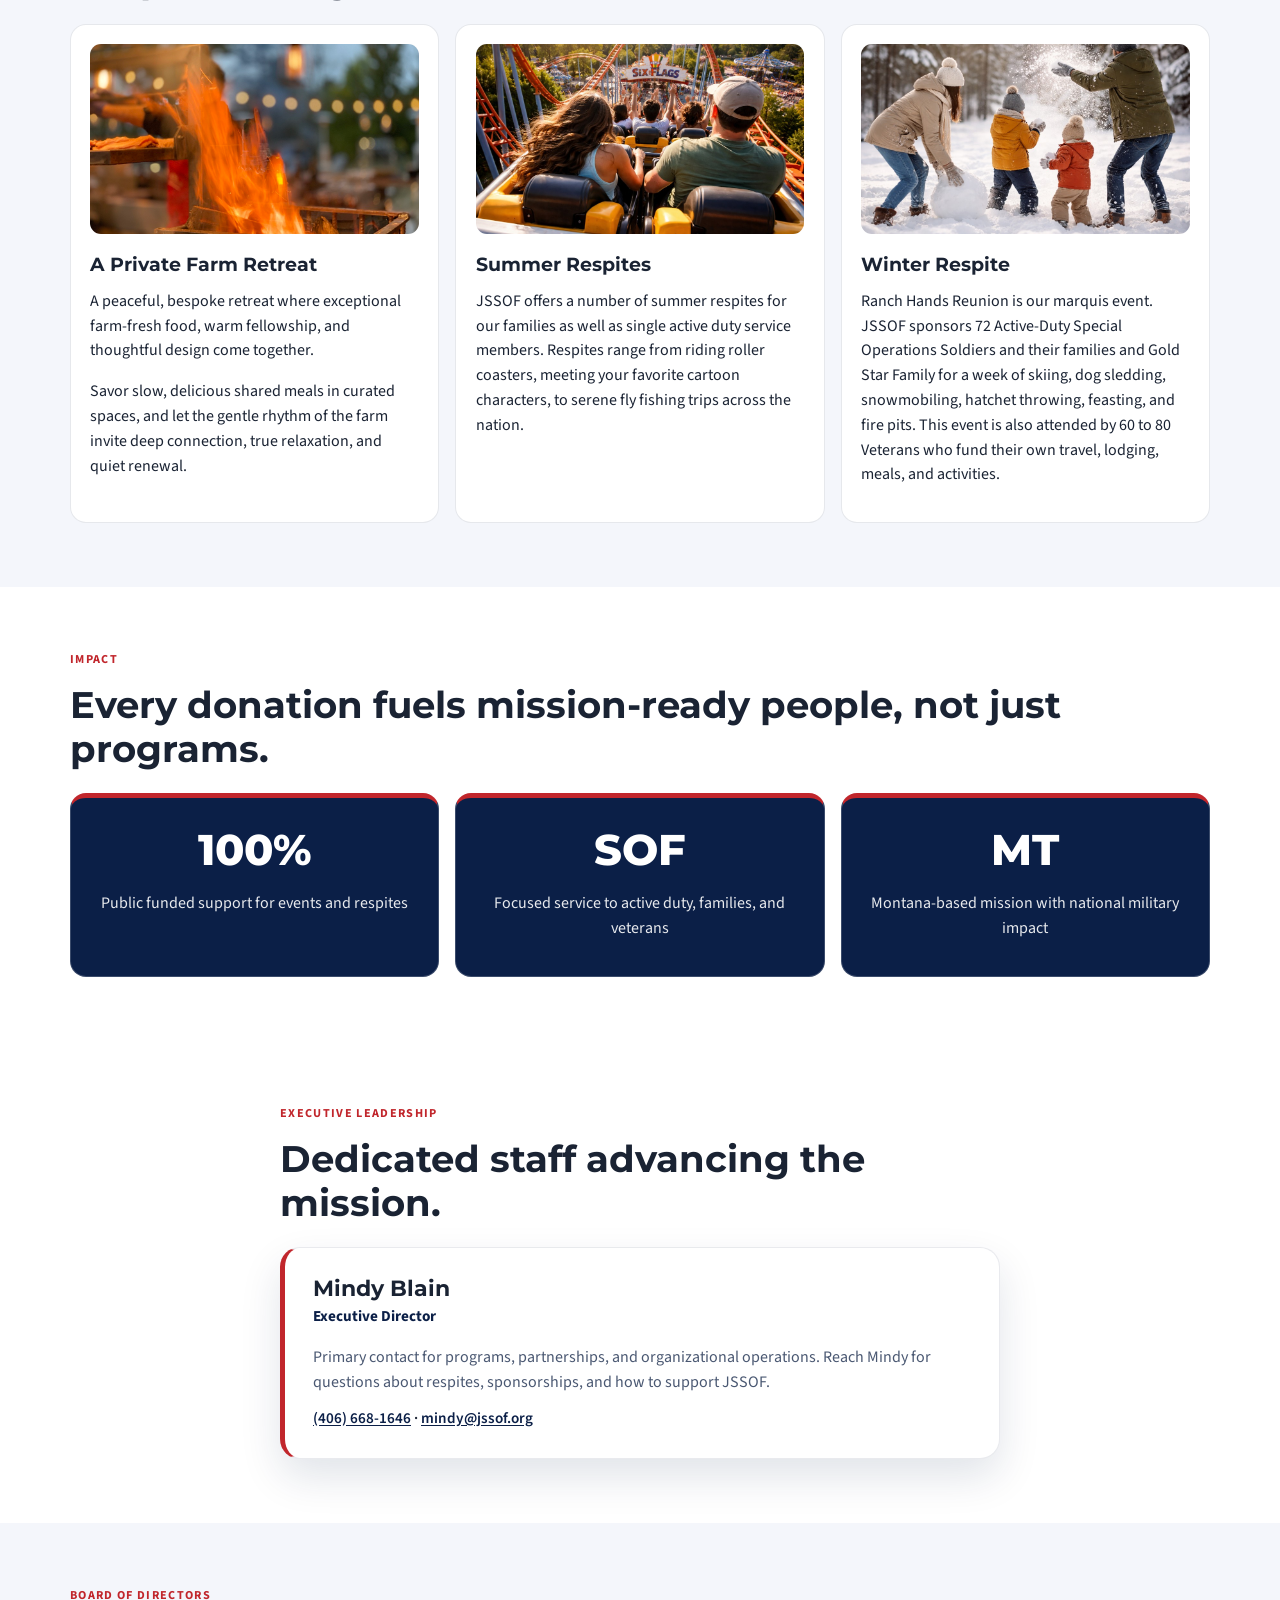
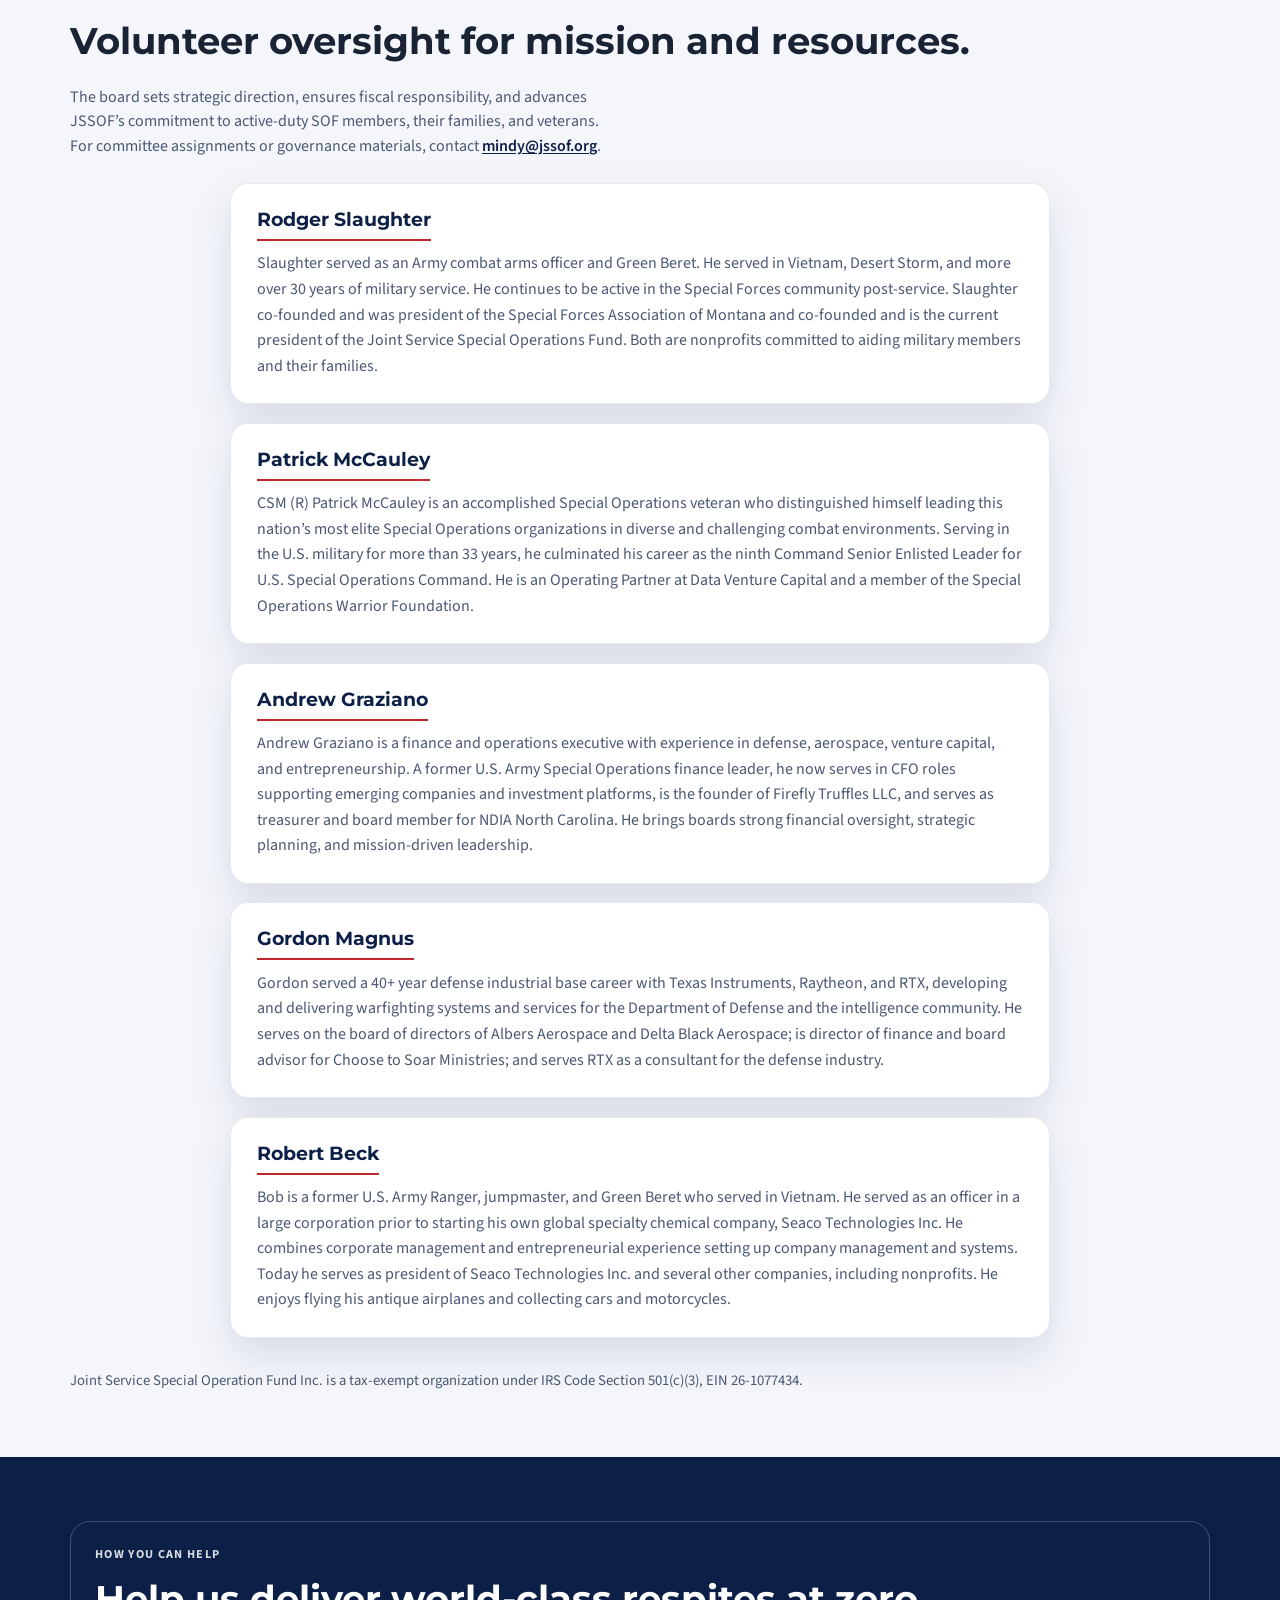
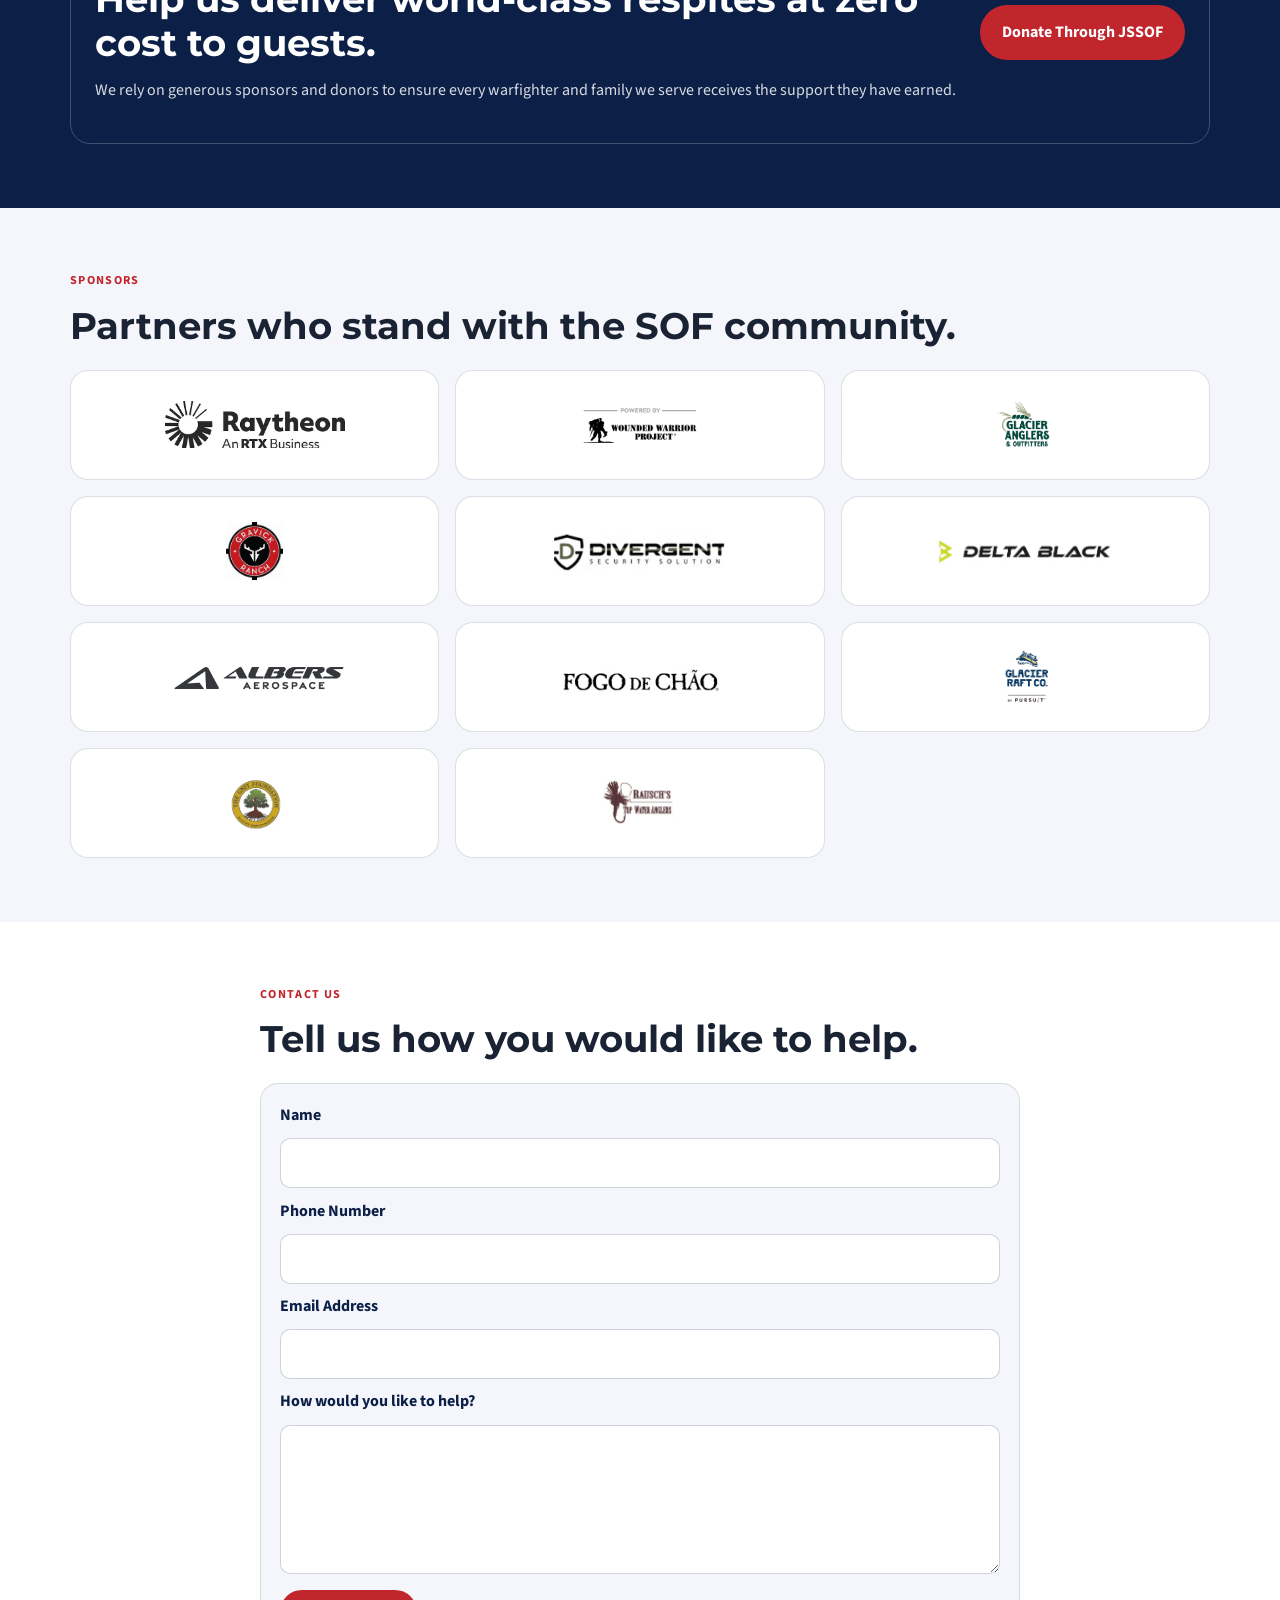
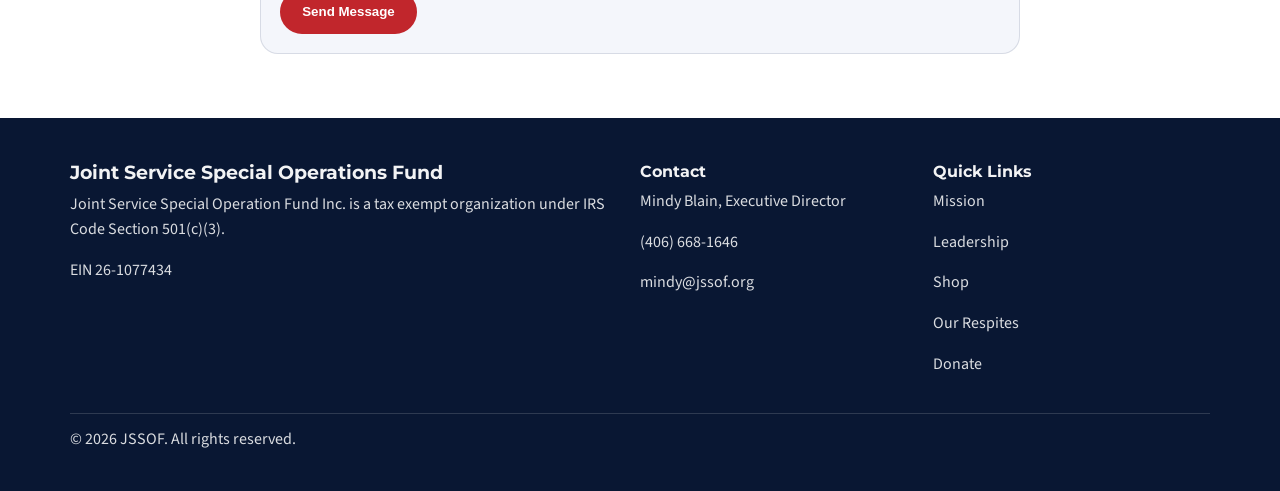
==== commit ae4f9f97: "updated to BCF" ====
--- a/JSSOF/index.html
+++ b/JSSOF/index.html
@@ -123,12 +123,12 @@
             <article class="program-card">
               <img
                 class="program-image"
-                src="assets/boonecreekfarm.png"
-                alt="Boone Creek Farm® — outdoor evening fire and grill"
-              />
-              <h3>Boone Creek Farm®</h3>
+                src="assets/private-farm-retreat.png"
+                alt="Private farm retreat — outdoor evening fire and grill"
+              />
+              <h3>A Private Farm Retreat</h3>
               <p>
-                Boone Creek Farm® is a peaceful, bespoke retreat where exceptional farm-fresh food, warm fellowship, and thoughtful design come together.
+                A peaceful, bespoke retreat where exceptional farm-fresh food, warm fellowship, and thoughtful design come together.
               </p>
               <p>
                 Savor slow, delicious shared meals in curated spaces, and let the gentle rhythm of the farm invite deep connection, true relaxation, and quiet renewal.
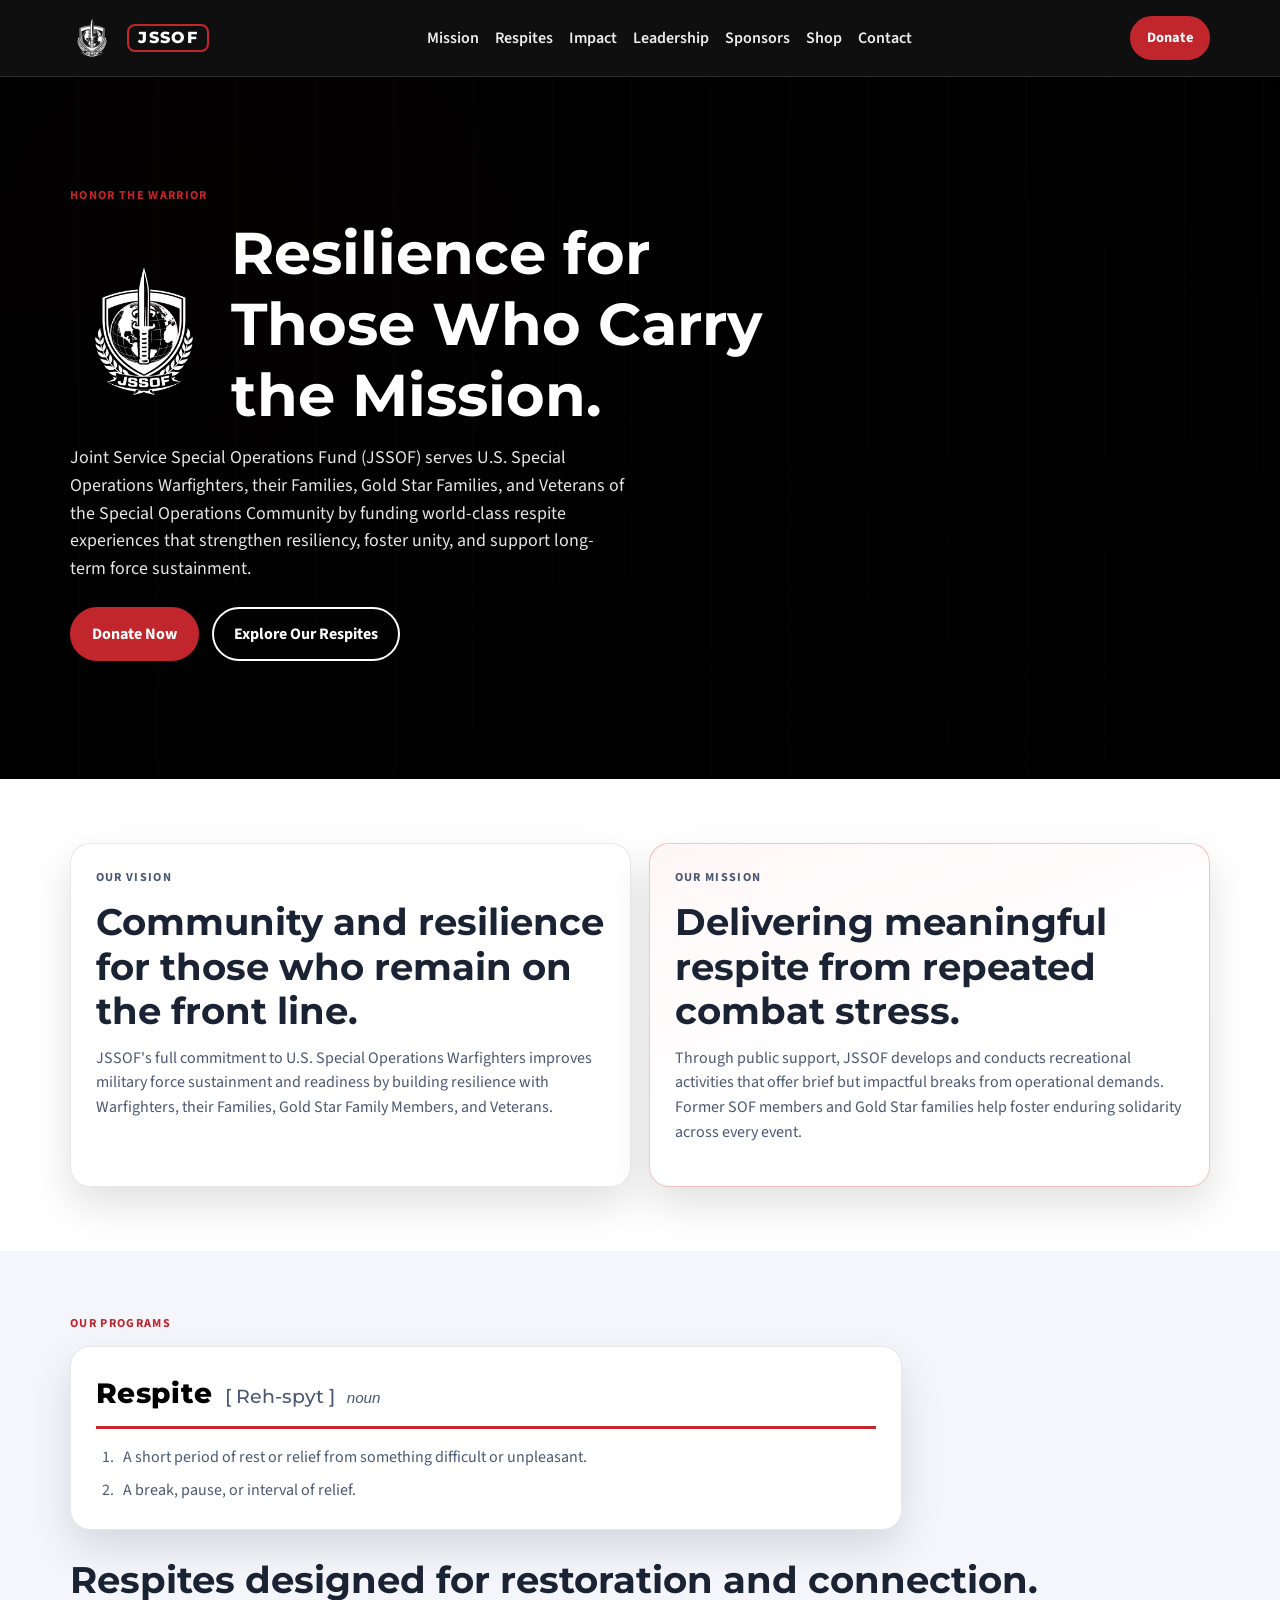
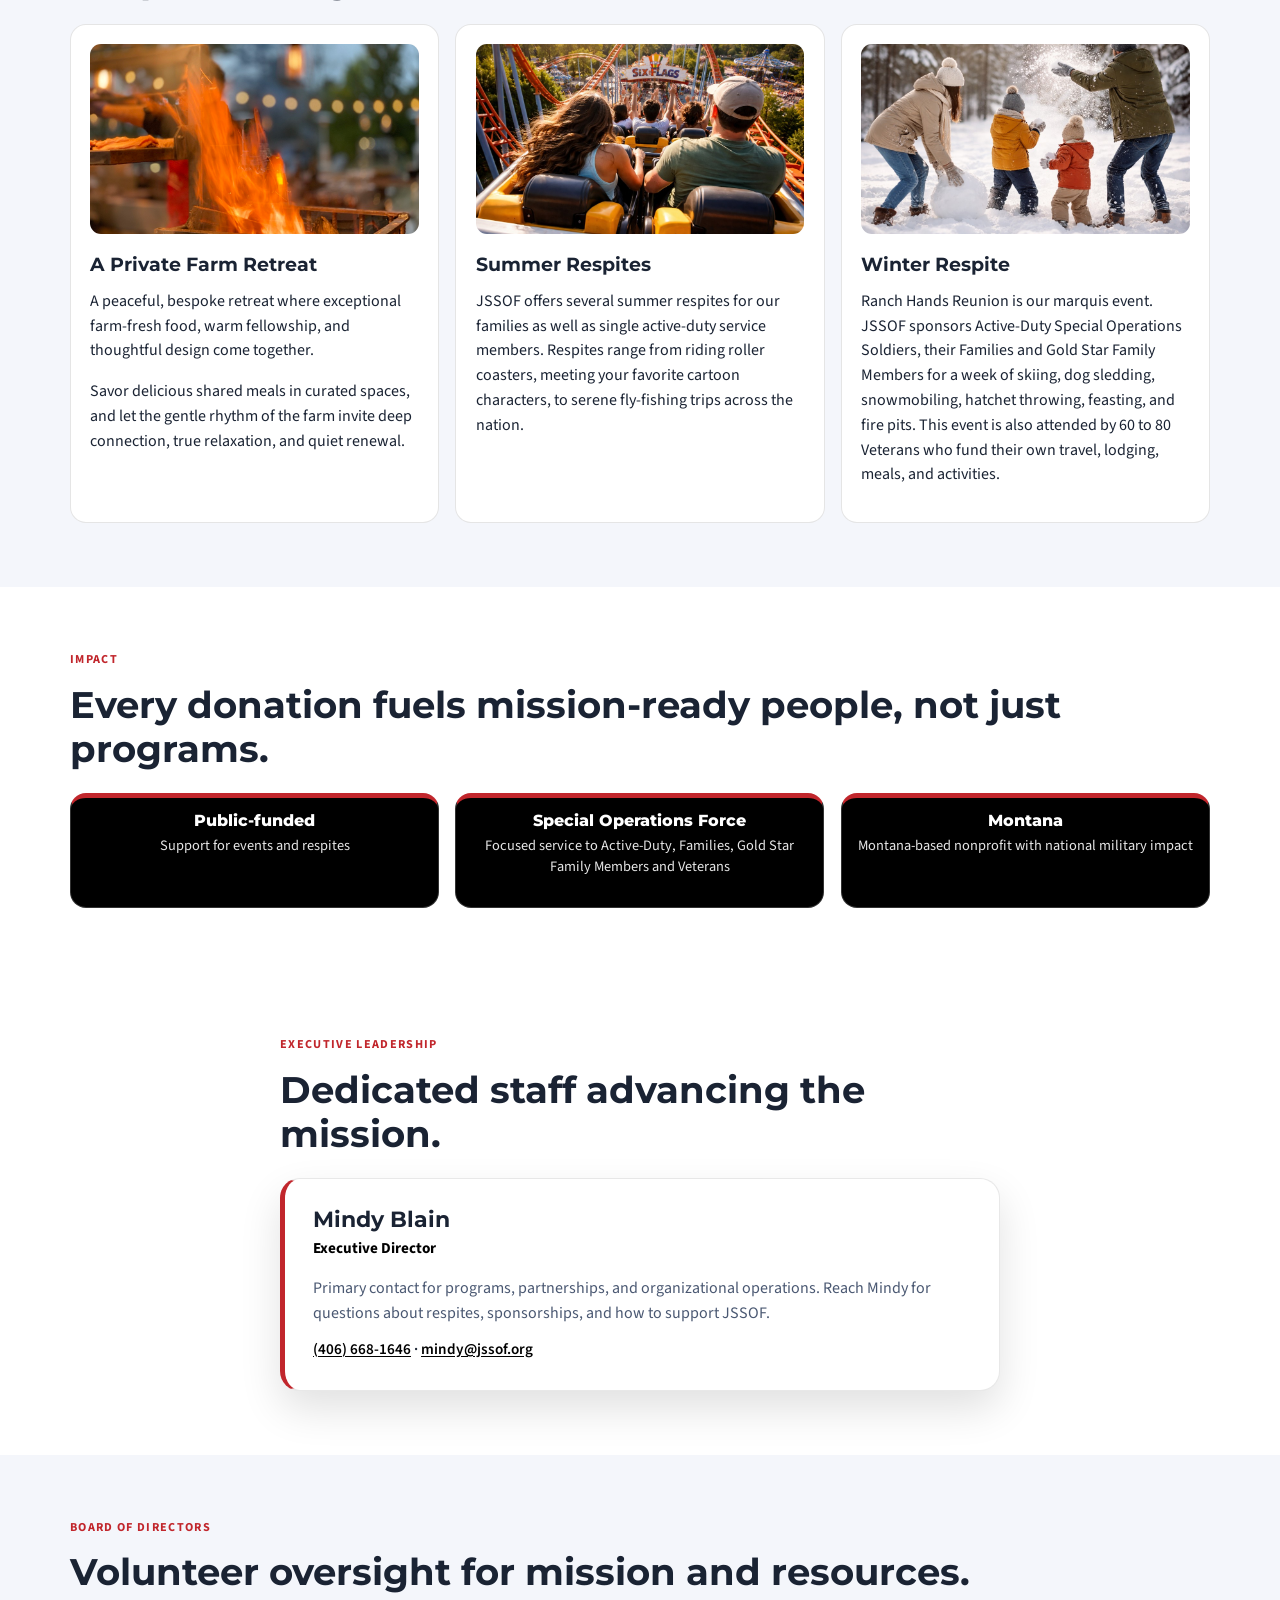
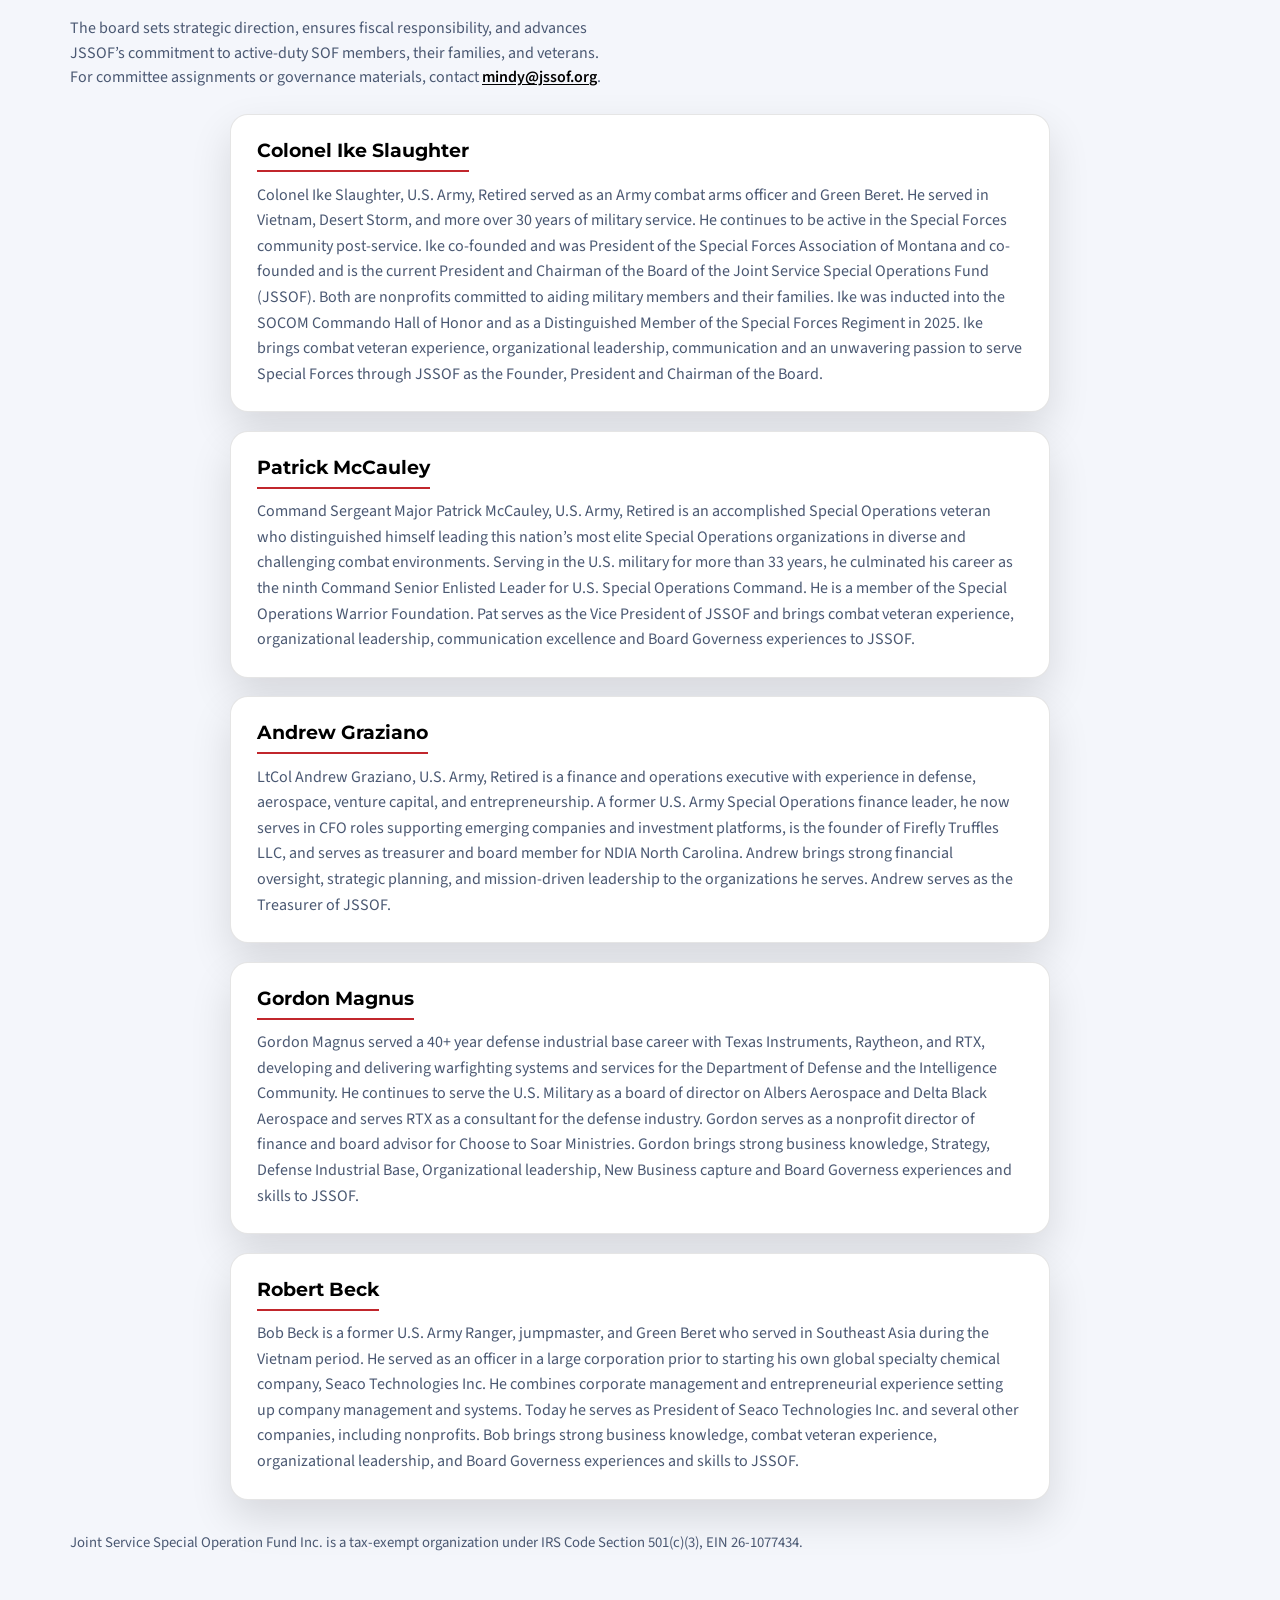
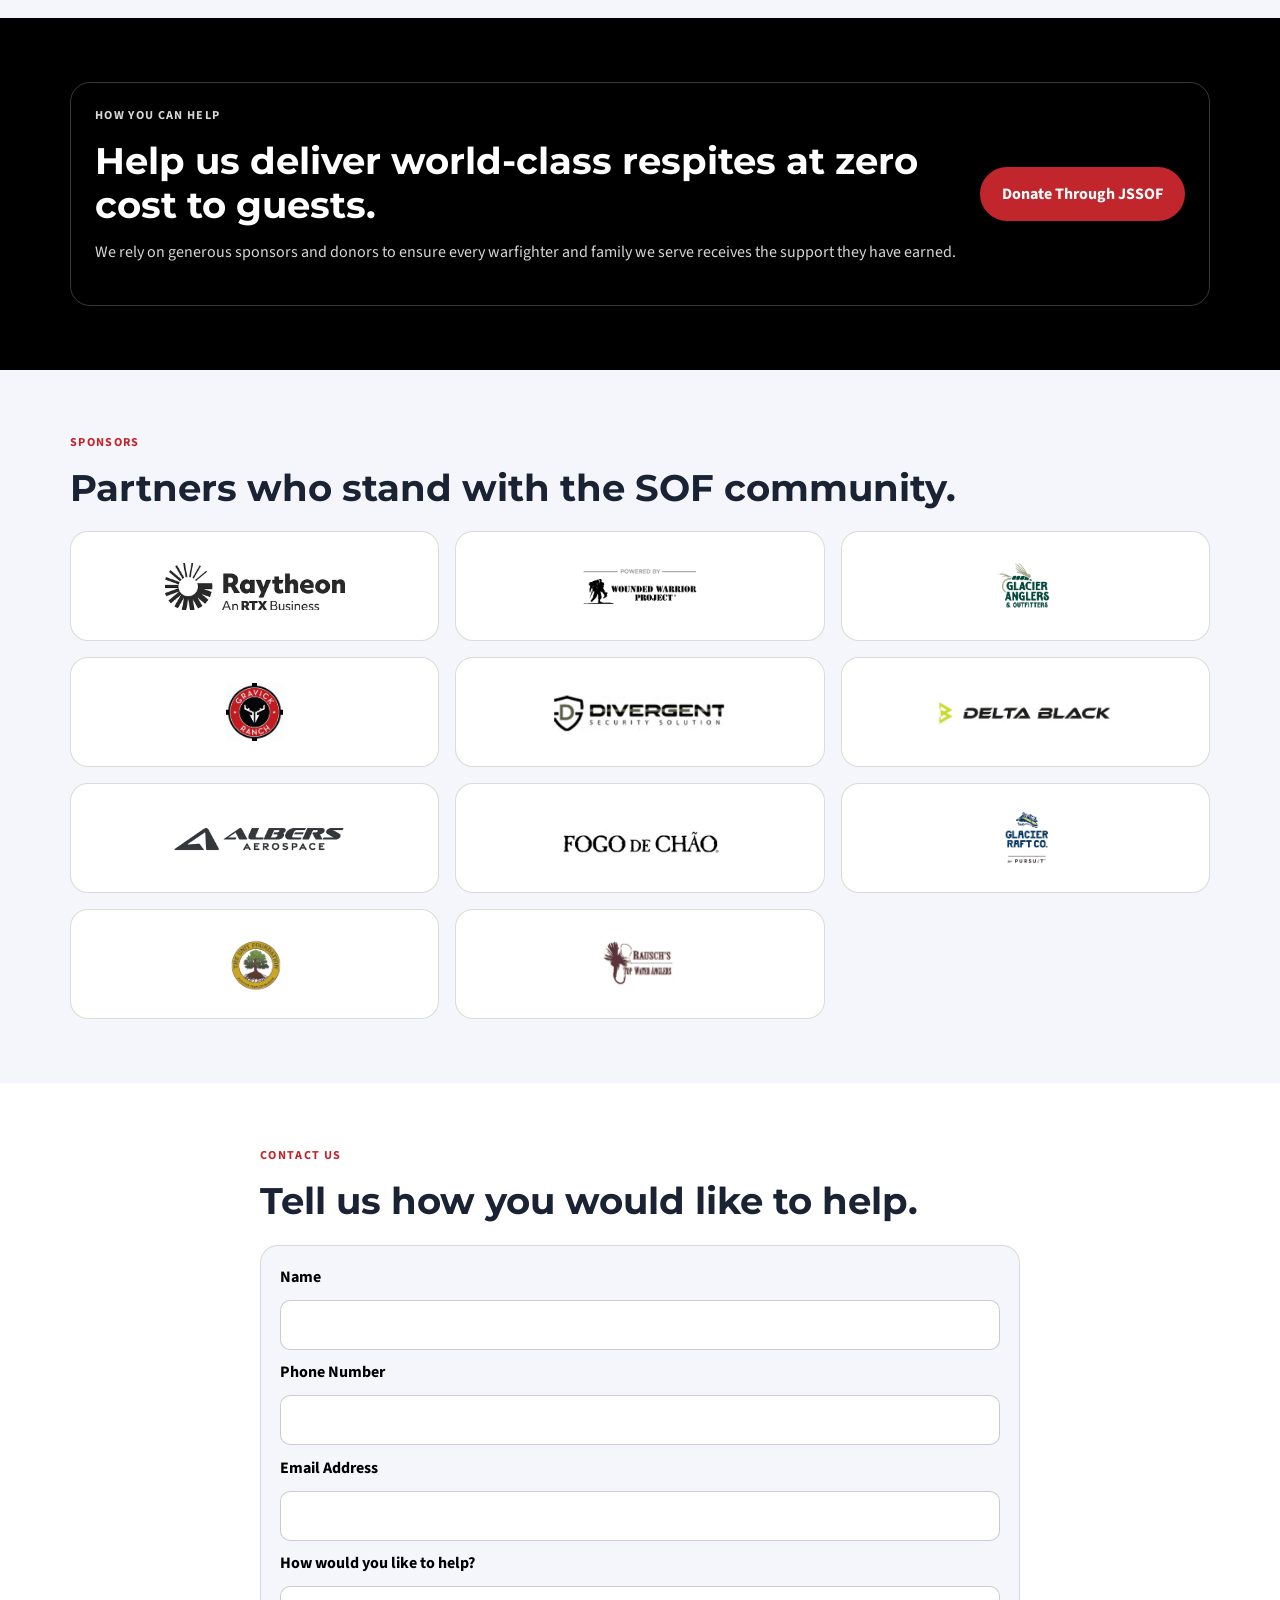
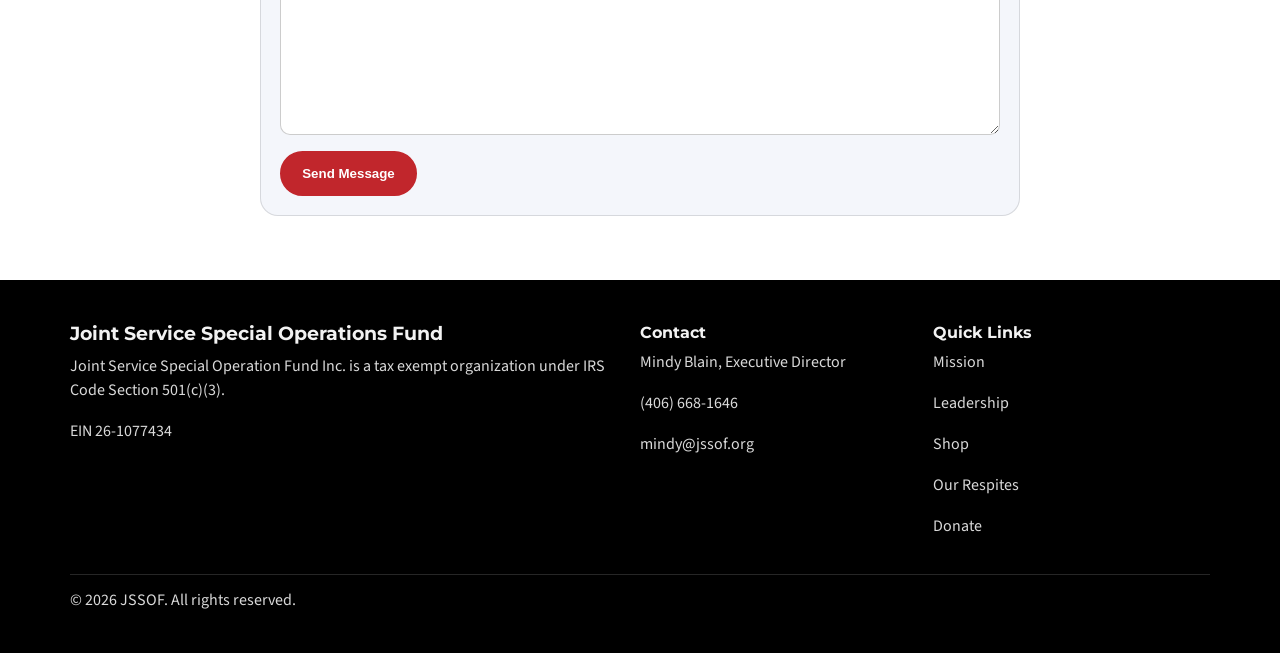
==== commit 67ff2acd: "updates from 6 2 2025" ====
--- a/JSSOF/index.html
+++ b/JSSOF/index.html
@@ -65,7 +65,7 @@
             <h1>Resilience for Those Who Carry the Mission.</h1>
           </div>
           <p class="hero-copy">
-            Joint Service Special Operations Fund (JSSOF) serves U.S. Special Operations warfighters, veterans, Gold Star families, and military families by funding world-class respite experiences that strengthen resiliency, foster unity, and support long-term force sustainment.
+            Joint Service Special Operations Fund (JSSOF) serves U.S. Special Operations Warfighters, their Families, Gold Star Families, and Veterans of the Special Operations Community by funding world-class respite experiences that strengthen resiliency, foster unity, and support long-term force sustainment.
           </p>
           <div class="hero-cta">
             <a class="btn" href="#donate">Donate Now</a>
@@ -80,9 +80,9 @@
             <p class="eyebrow">Our Vision</p>
             <h2>Community and resilience for those who remain on the front line.</h2>
             <p>
-              JSSOF's full commitment to U.S. Special Operations warfighters
+              JSSOF's full commitment to U.S. Special Operations Warfighters
               improves military force sustainment and readiness by building
-              resilience with warfighters, their families, and veterans.
+              resilience with Warfighters, their Families, Gold Star Family Members, and Veterans.
             </p>
           </article>
           <article class="card card-emphasis">
@@ -131,7 +131,7 @@
                 A peaceful, bespoke retreat where exceptional farm-fresh food, warm fellowship, and thoughtful design come together.
               </p>
               <p>
-                Savor slow, delicious shared meals in curated spaces, and let the gentle rhythm of the farm invite deep connection, true relaxation, and quiet renewal.
+                Savor delicious shared meals in curated spaces, and let the gentle rhythm of the farm invite deep connection, true relaxation, and quiet renewal.
               </p>
             </article>
             <article class="program-card">
@@ -142,10 +142,10 @@
               />
               <h3>Summer Respites</h3>
               <p>
-                JSSOF offers a number of summer respites for our families as well as
-                single active duty service members. Respites range from riding roller
-                coasters, meeting your favorite cartoon characters, to serene fly
-                fishing trips across the nation.
+                JSSOF offers several summer respites for our families as well as single
+                active-duty service members. Respites range from riding roller coasters,
+                meeting your favorite cartoon characters, to serene fly-fishing trips
+                across the nation.
               </p>
             </article>
             <article class="program-card">
@@ -156,12 +156,11 @@
               />
               <h3>Winter Respite</h3>
               <p>
-                Ranch Hands Reunion is our marquis event. JSSOF sponsors 72
-                Active-Duty Special Operations Soldiers and their families and Gold
-                Star Family for a week of skiing, dog sledding, snowmobiling,
-                hatchet throwing, feasting, and fire pits. This event is also
-                attended by 60 to 80 Veterans who fund their own travel, lodging,
-                meals, and activities.
+                Ranch Hands Reunion is our marquis event. JSSOF sponsors Active-Duty
+                Special Operations Soldiers, their Families and Gold Star Family Members
+                for a week of skiing, dog sledding, snowmobiling, hatchet throwing,
+                feasting, and fire pits. This event is also attended by 60 to 80
+                Veterans who fund their own travel, lodging, meals, and activities.
               </p>
             </article>
           </div>
@@ -176,16 +175,16 @@
           </div>
           <div class="stats-grid">
             <article class="stat-card">
-              <p class="stat-number">100%</p>
-              <p class="stat-label">Public funded support for events and respites</p>
+              <p class="stat-number">Public-funded</p>
+              <p class="stat-label">Support for events and respites</p>
             </article>
             <article class="stat-card">
-              <p class="stat-number">SOF</p>
-              <p class="stat-label">Focused service to active duty, families, and veterans</p>
+              <p class="stat-number">Special Operations Force</p>
+              <p class="stat-label">Focused service to Active-Duty, Families, Gold Star Family Members and Veterans</p>
             </article>
             <article class="stat-card">
-              <p class="stat-number">MT</p>
-              <p class="stat-label">Montana-based mission with national military impact</p>
+              <p class="stat-number">Montana</p>
+              <p class="stat-label">Montana-based nonprofit with national military impact</p>
             </article>
           </div>
         </div>
@@ -231,65 +230,77 @@
             </p>
             <div class="board-members">
               <article class="board-member-card">
-                <h3>Rodger Slaughter</h3>
+                <h3>Colonel Ike Slaughter</h3>
                 <p>
-                  Slaughter served as an Army combat arms officer and Green Beret. He
-                  served in Vietnam, Desert Storm, and more over 30 years of military
-                  service. He continues to be active in the Special Forces community
-                  post-service. Slaughter co-founded and was president of the Special
-                  Forces Association of Montana and co-founded and is the current
-                  president of the Joint Service Special Operations Fund. Both are
-                  nonprofits committed to aiding military members and their families.
+                  Colonel Ike Slaughter, U.S. Army, Retired served as an Army combat arms
+                  officer and Green Beret. He served in Vietnam, Desert Storm, and more
+                  over 30 years of military service. He continues to be active in the
+                  Special Forces community post-service. Ike co-founded and was President
+                  of the Special Forces Association of Montana and co-founded and is the
+                  current President and Chairman of the Board of the Joint Service Special
+                  Operations Fund (JSSOF). Both are nonprofits committed to aiding military
+                  members and their families. Ike was inducted into the SOCOM Commando Hall
+                  of Honor and as a Distinguished Member of the Special Forces Regiment in
+                  2025. Ike brings combat veteran experience, organizational leadership,
+                  communication and an unwavering passion to serve Special Forces through
+                  JSSOF as the Founder, President and Chairman of the Board.
                 </p>
               </article>
               <article class="board-member-card">
                 <h3>Patrick McCauley</h3>
                 <p>
-                  CSM (R) Patrick McCauley is an accomplished Special Operations
-                  veteran who distinguished himself leading this nation’s most elite
-                  Special Operations organizations in diverse and challenging combat
-                  environments. Serving in the U.S. military for more than 33 years,
-                  he culminated his career as the ninth Command Senior Enlisted Leader
-                  for U.S. Special Operations Command. He is an Operating Partner at
-                  Data Venture Capital and a member of the Special Operations Warrior
-                  Foundation.
+                  Command Sergeant Major Patrick McCauley, U.S. Army, Retired is an
+                  accomplished Special Operations veteran who distinguished himself
+                  leading this nation’s most elite Special Operations organizations in
+                  diverse and challenging combat environments. Serving in the U.S.
+                  military for more than 33 years, he culminated his career as the
+                  ninth Command Senior Enlisted Leader for U.S. Special Operations
+                  Command. He is a member of the Special Operations Warrior
+                  Foundation. Pat serves as the Vice President of JSSOF and brings
+                  combat veteran experience, organizational leadership, communication
+                  excellence and Board Governess experiences to JSSOF.
                 </p>
               </article>
               <article class="board-member-card">
                 <h3>Andrew Graziano</h3>
                 <p>
-                  Andrew Graziano is a finance and operations executive with experience
-                  in defense, aerospace, venture capital, and entrepreneurship. A former
-                  U.S. Army Special Operations finance leader, he now serves in CFO
-                  roles supporting emerging companies and investment platforms, is the
-                  founder of Firefly Truffles LLC, and serves as treasurer and board
-                  member for NDIA North Carolina. He brings boards strong financial
-                  oversight, strategic planning, and mission-driven leadership.
+                  LtCol Andrew Graziano, U.S. Army, Retired is a finance and operations
+                  executive with experience in defense, aerospace, venture capital, and
+                  entrepreneurship. A former U.S. Army Special Operations finance leader, he
+                  now serves in CFO roles supporting emerging companies and investment
+                  platforms, is the founder of Firefly Truffles LLC, and serves as treasurer
+                  and board member for NDIA North Carolina. Andrew brings strong financial
+                  oversight, strategic planning, and mission-driven leadership to the
+                  organizations he serves. Andrew serves as the Treasurer of JSSOF.
                 </p>
               </article>
               <article class="board-member-card">
                 <h3>Gordon Magnus</h3>
                 <p>
-                  Gordon served a 40+ year defense industrial base career with Texas
+                  Gordon Magnus served a 40+ year defense industrial base career with Texas
                   Instruments, Raytheon, and RTX, developing and delivering warfighting
-                  systems and services for the Department of Defense and the intelligence
-                  community. He serves on the board of directors of Albers Aerospace and
-                  Delta Black Aerospace; is director of finance and board advisor for
-                  Choose to Soar Ministries; and serves RTX as a consultant for the
-                  defense industry.
+                  systems and services for the Department of Defense and the Intelligence
+                  Community. He continues to serve the U.S. Military as a board of director
+                  on Albers Aerospace and Delta Black Aerospace and serves RTX as a consultant
+                  for the defense industry. Gordon serves as a nonprofit director of finance
+                  and board advisor for Choose to Soar Ministries. Gordon brings strong
+                  business knowledge, Strategy, Defense Industrial Base, Organizational
+                  leadership, New Business capture and Board Governess experiences and skills
+                  to JSSOF.
                 </p>
               </article>
               <article class="board-member-card">
                 <h3>Robert Beck</h3>
                 <p>
-                  Bob is a former U.S. Army Ranger, jumpmaster, and Green Beret who
-                  served in Vietnam. He served as an officer in a large corporation
-                  prior to starting his own global specialty chemical company, Seaco
-                  Technologies Inc. He combines corporate management and entrepreneurial
-                  experience setting up company management and systems. Today he serves
-                  as president of Seaco Technologies Inc. and several other companies,
-                  including nonprofits. He enjoys flying his antique airplanes and
-                  collecting cars and motorcycles.
+                  Bob Beck is a former U.S. Army Ranger, jumpmaster, and Green Beret who
+                  served in Southeast Asia during the Vietnam period. He served as an
+                  officer in a large corporation prior to starting his own global specialty
+                  chemical company, Seaco Technologies Inc. He combines corporate management
+                  and entrepreneurial experience setting up company management and systems.
+                  Today he serves as President of Seaco Technologies Inc. and several other
+                  companies, including nonprofits. Bob brings strong business knowledge,
+                  combat veteran experience, organizational leadership, and Board Governess
+                  experiences and skills to JSSOF.
                 </p>
               </article>
             </div>
--- a/JSSOF/styles.css
+++ b/JSSOF/styles.css
@@ -1,12 +1,12 @@
 :root {
-  --navy: #0b1f47;
-  --navy-700: #102b61;
+  --navy: #000000;
+  --navy-700: #141414;
   --red: #c1262c;
   --white: #ffffff;
   --light: #f4f6fb;
   --ink: #1a2333;
   --muted: #4a5872;
-  --shadow: 0 18px 42px rgba(11, 31, 71, 0.12);
+  --shadow: 0 18px 42px rgba(0, 0, 0, 0.12);
 }
 
 *,
@@ -64,7 +64,7 @@
   position: sticky;
   top: 0;
   z-index: 20;
-  background: rgba(11, 31, 71, 0.94);
+  background: rgba(0, 0, 0, 0.94);
   color: var(--white);
   border-bottom: 1px solid rgba(255, 255, 255, 0.12);
 }
@@ -155,11 +155,11 @@
   display: grid;
   align-items: center;
   background:
-    linear-gradient(130deg, rgba(11, 31, 71, 0.88), rgba(16, 43, 97, 0.8)),
+    linear-gradient(130deg, rgba(0, 0, 0, 0.73), rgba(0, 0, 0, 0.65)),
     url("https://static.wixstatic.com/media/272254_7ab610ec305d44d3b331b240f663792a~mv2.jpg/v1/fill/w_2200,h_1200,al_c,q_85,usm_0.66_1.00_0.01,enc_avif,quality_auto/272254_7ab610ec305d44d3b331b240f663792a~mv2.jpg"),
-    linear-gradient(130deg, rgba(11, 31, 71, 0.96), rgba(16, 43, 97, 0.72)),
+    linear-gradient(130deg, rgba(0, 0, 0, 0.81), rgba(0, 0, 0, 0.57)),
     radial-gradient(circle at 15% 18%, rgba(193, 38, 44, 0.28), transparent 45%),
-    linear-gradient(to top right, #183876, #0b1f47);
+    linear-gradient(to top right, #1a1a1a, #000000);
   background-size: cover;
   background-position: center;
 }
@@ -168,7 +168,7 @@
   position: absolute;
   inset: 0;
   background:
-    linear-gradient(to bottom, rgba(11, 31, 71, 0.1), rgba(11, 31, 71, 0.65)),
+    linear-gradient(to bottom, rgba(0, 0, 0, 0), rgba(0, 0, 0, 0.5)),
     repeating-linear-gradient(
       to right,
       transparent 0,
@@ -190,11 +190,11 @@
   display: grid;
   align-items: center;
   background:
-    linear-gradient(130deg, rgba(11, 31, 71, 0.88), rgba(16, 43, 97, 0.8)),
+    linear-gradient(130deg, rgba(0, 0, 0, 0.88), rgba(0, 0, 0, 0.8)),
     url("https://static.wixstatic.com/media/272254_7ab610ec305d44d3b331b240f663792a~mv2.jpg/v1/fill/w_2200,h_1200,al_c,q_85,usm_0.66_1.00_0.01,enc_avif,quality_auto/272254_7ab610ec305d44d3b331b240f663792a~mv2.jpg"),
-    linear-gradient(130deg, rgba(11, 31, 71, 0.96), rgba(16, 43, 97, 0.72)),
+    linear-gradient(130deg, rgba(0, 0, 0, 0.96), rgba(0, 0, 0, 0.72)),
     radial-gradient(circle at 15% 18%, rgba(193, 38, 44, 0.28), transparent 45%),
-    linear-gradient(to top right, #183876, #0b1f47);
+    linear-gradient(to top right, #1a1a1a, #000000);
   background-size: cover;
   background-position: center;
 }
@@ -222,7 +222,7 @@
 }
 
 .leadership-card {
-  border: 1px solid rgba(11, 31, 71, 0.09);
+  border: 1px solid rgba(0, 0, 0, 0.09);
   border-radius: 20px;
   background: var(--white);
   padding: 1.75rem;
@@ -272,7 +272,7 @@
 .board-role-card {
   border-radius: 16px;
   padding: 1.35rem;
-  border: 1px solid rgba(11, 31, 71, 0.1);
+  border: 1px solid rgba(0, 0, 0, 0.1);
   background: var(--white);
 }
 
@@ -299,7 +299,7 @@
 .board-member-card {
   border-radius: 18px;
   padding: 1.5rem 1.65rem;
-  border: 1px solid rgba(11, 31, 71, 0.1);
+  border: 1px solid rgba(0, 0, 0, 0.1);
   background: var(--white);
   box-shadow: var(--shadow);
 }
@@ -432,7 +432,7 @@
 }
 
 .card {
-  border: 1px solid rgba(11, 31, 71, 0.09);
+  border: 1px solid rgba(0, 0, 0, 0.09);
   border-radius: 20px;
   background: var(--white);
   padding: 1.55rem;
@@ -518,13 +518,14 @@
 .program-card {
   border-radius: 16px;
   padding: 1.2rem;
-  border: 1px solid rgba(11, 31, 71, 0.1);
+  border: 1px solid rgba(0, 0, 0, 0.1);
   background: var(--white);
 }
 
 .stat-card {
+  container-type: inline-size;
   border-radius: 16px;
-  padding: 1.2rem;
+  padding: 0.85rem 0.55rem;
   border: 1px solid rgba(255, 255, 255, 0.2);
   background: var(--navy);
   color: var(--white);
@@ -543,13 +544,17 @@
 .stat-number {
   margin: 0;
   font-family: "Montserrat", Arial, sans-serif;
-  font-size: clamp(2rem, 4vw, 2.7rem);
+  font-size: clamp(0.68rem, 4.5cqi, 1.05rem);
+  line-height: 1.2;
+  white-space: nowrap;
   color: var(--white);
   font-weight: 800;
 }
 
 .stat-label {
-  margin-top: 0.45rem;
+  margin-top: 0.35rem;
+  font-size: 0.9rem;
+  line-height: 1.45;
   color: rgba(255, 255, 255, 0.9);
 }
 
@@ -577,7 +582,7 @@
 
 .sponsor-pill {
   background: var(--white);
-  border: 1px solid rgba(11, 31, 71, 0.14);
+  border: 1px solid rgba(0, 0, 0, 0.14);
   border-radius: 18px;
   padding: 1rem;
   text-align: center;
@@ -605,7 +610,7 @@
 
 .contact-form {
   background: var(--light);
-  border: 1px solid rgba(11, 31, 71, 0.12);
+  border: 1px solid rgba(0, 0, 0, 0.12);
   border-radius: 18px;
   padding: 1.2rem;
   display: grid;
@@ -620,7 +625,7 @@
 .contact-form input,
 .contact-form textarea {
   width: 100%;
-  border: 1px solid rgba(11, 31, 71, 0.2);
+  border: 1px solid rgba(0, 0, 0, 0.2);
   border-radius: 10px;
   padding: 0.72rem 0.8rem;
   font: inherit;
@@ -646,8 +651,8 @@
   display: grid;
   align-items: center;
   background:
-    linear-gradient(130deg, rgba(11, 31, 71, 0.9), rgba(16, 43, 97, 0.78)),
-    linear-gradient(to top right, #183876, #0b1f47);
+    linear-gradient(130deg, rgba(0, 0, 0, 0.9), rgba(0, 0, 0, 0.78)),
+    linear-gradient(to top right, #1a1a1a, #000000);
 }
 
 .shop-toolbar {
@@ -666,7 +671,7 @@
 }
 
 .shop-chip {
-  border: 1px solid rgba(11, 31, 71, 0.2);
+  border: 1px solid rgba(0, 0, 0, 0.2);
   background: var(--white);
   color: var(--navy);
   border-radius: 999px;
@@ -682,7 +687,7 @@
 }
 
 .shop-sort {
-  border: 1px solid rgba(11, 31, 71, 0.2);
+  border: 1px solid rgba(0, 0, 0, 0.2);
   border-radius: 10px;
   padding: 0.5rem 0.65rem;
   font: inherit;
@@ -698,7 +703,7 @@
 
 .product-card {
   background: var(--white);
-  border: 1px solid rgba(11, 31, 71, 0.1);
+  border: 1px solid rgba(0, 0, 0, 0.1);
   border-radius: 16px;
   overflow: hidden;
   box-shadow: var(--shadow);
@@ -707,7 +712,7 @@
 .product-media {
   min-height: 165px;
   background:
-    linear-gradient(135deg, rgba(11, 31, 71, 0.9), rgba(16, 43, 97, 0.75)),
+    linear-gradient(135deg, rgba(0, 0, 0, 0.9), rgba(0, 0, 0, 0.75)),
     radial-gradient(circle at 20% 20%, rgba(193, 38, 44, 0.28), transparent 40%);
   color: var(--white);
   display: grid;
@@ -731,7 +736,7 @@
   inset: 0;
   display: grid;
   place-items: center;
-  background: rgba(11, 31, 71, 0.52);
+  background: rgba(0, 0, 0, 0.52);
   color: var(--white);
   font-family: "Montserrat", Arial, sans-serif;
   font-weight: 700;
@@ -777,7 +782,7 @@
 }
 
 .site-footer {
-  background: #091733;
+  background: #000000;
   color: rgba(255, 255, 255, 0.95);
   padding: 2.7rem 0 1.5rem;
 }
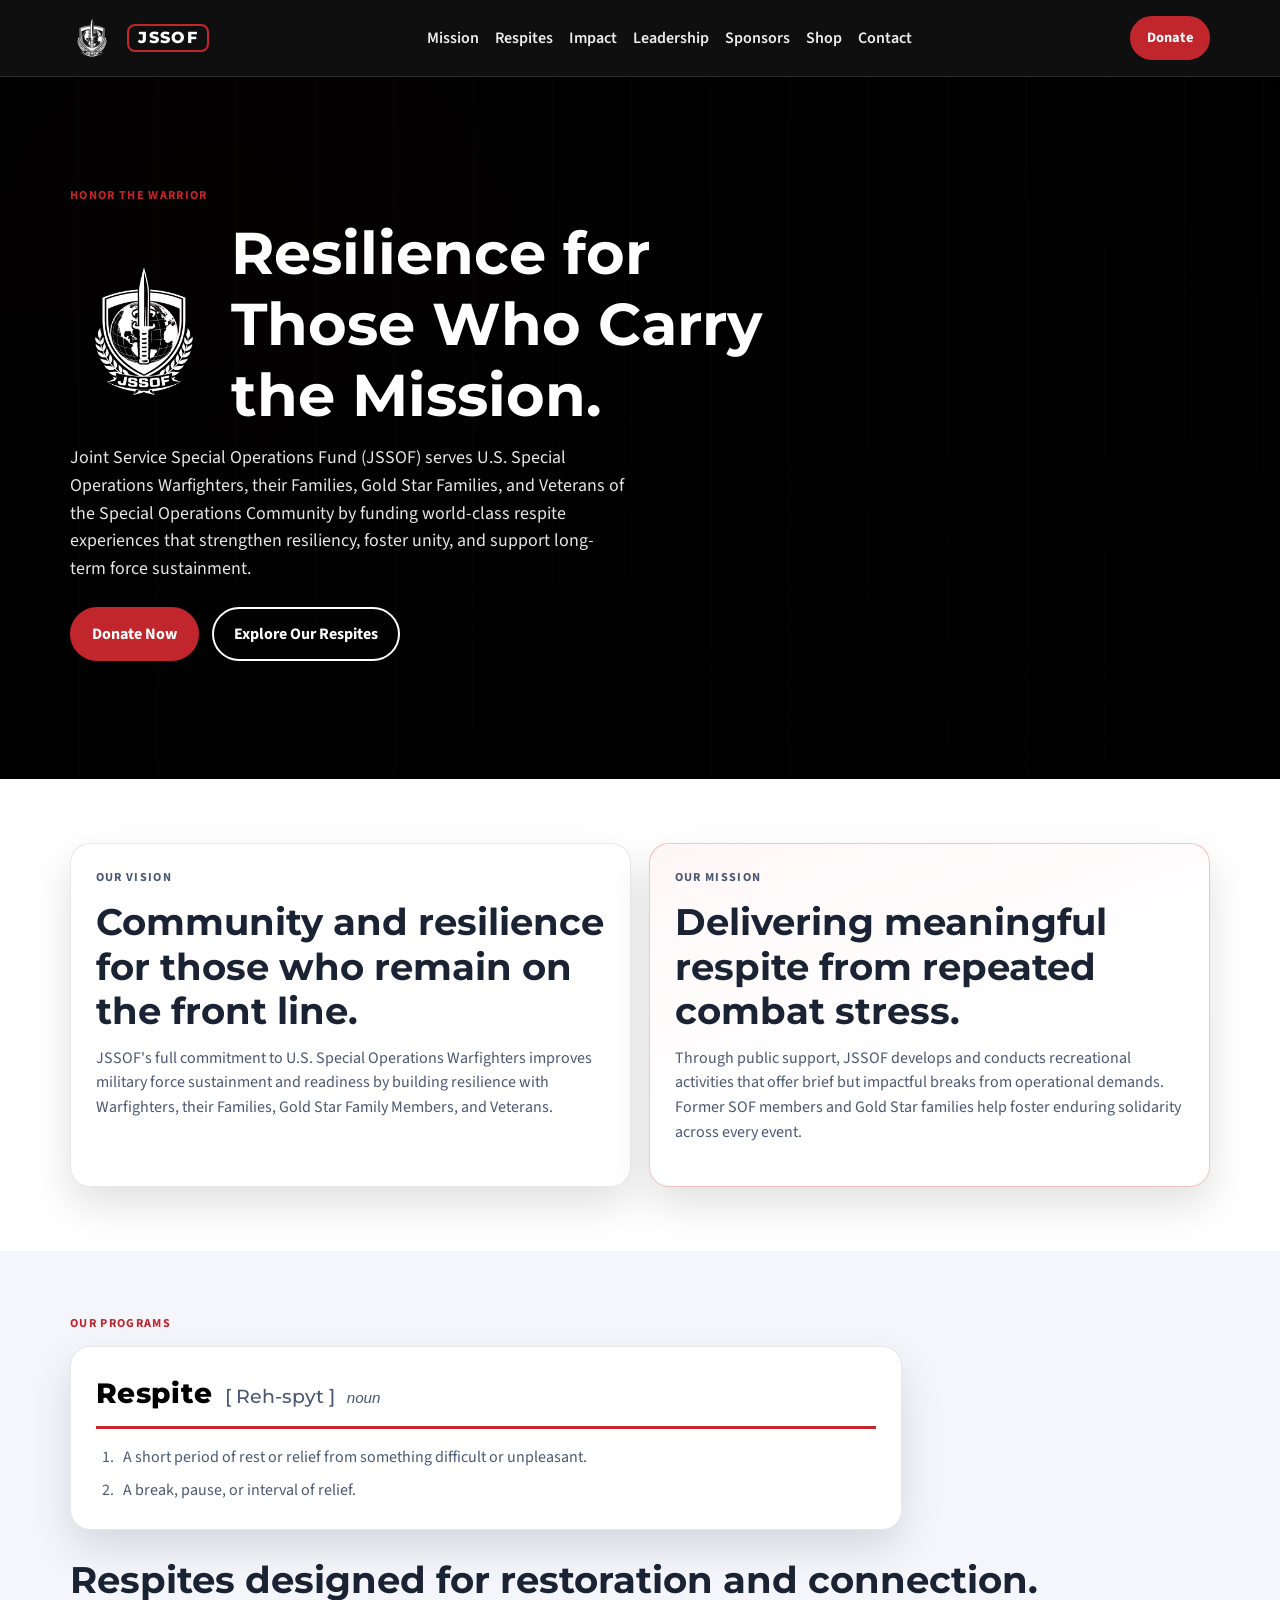
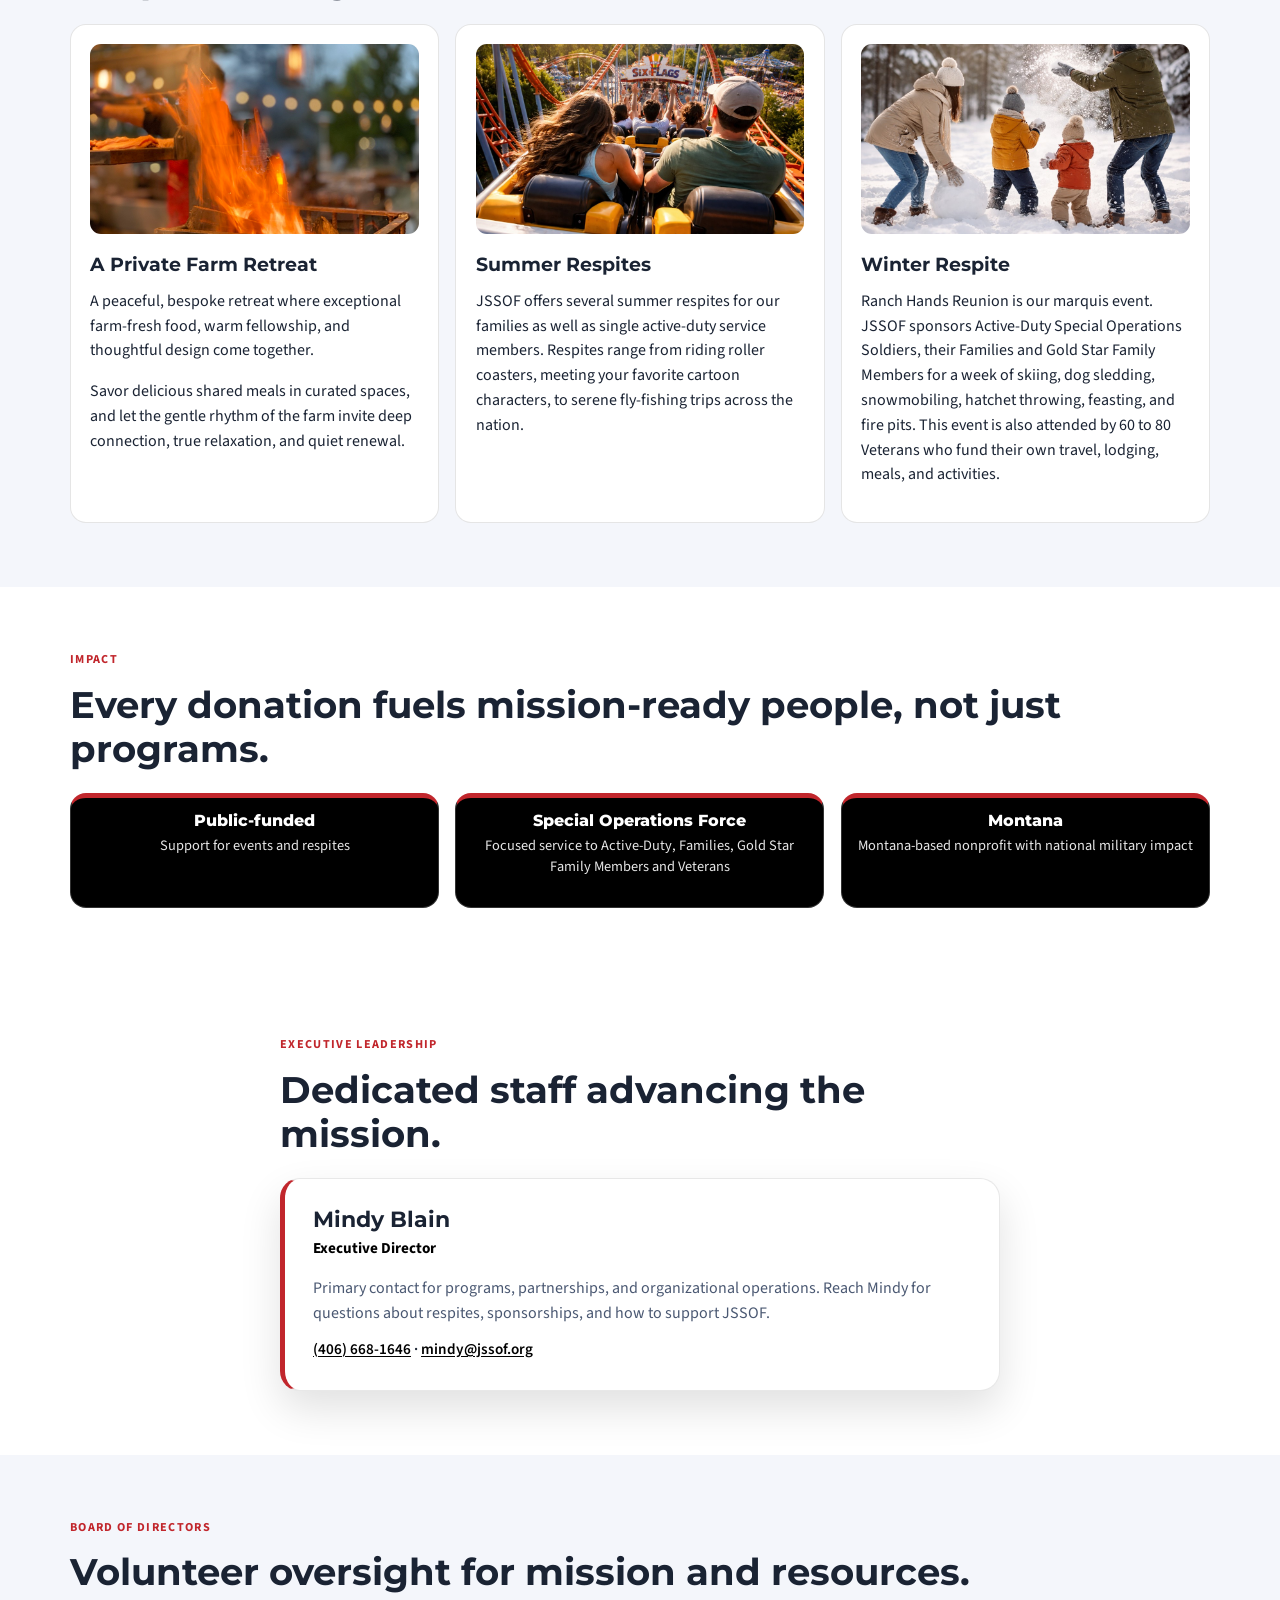
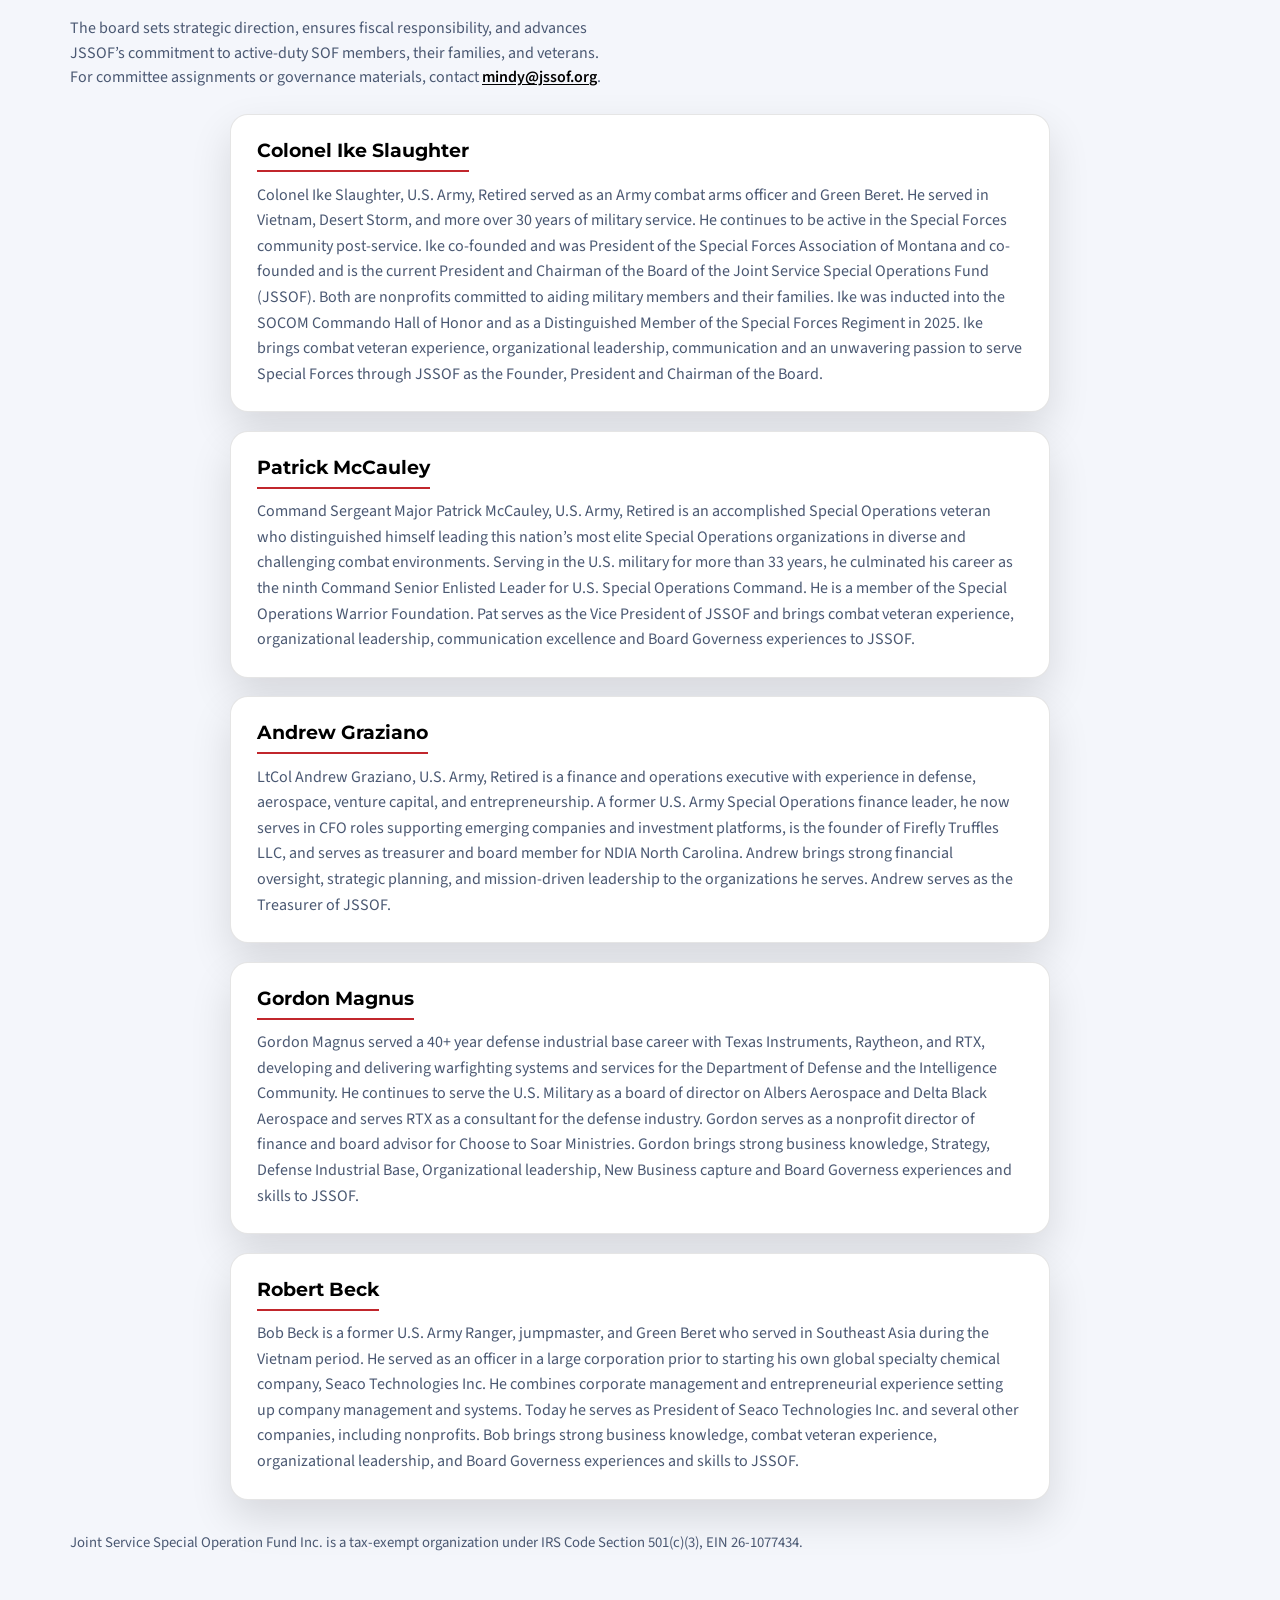
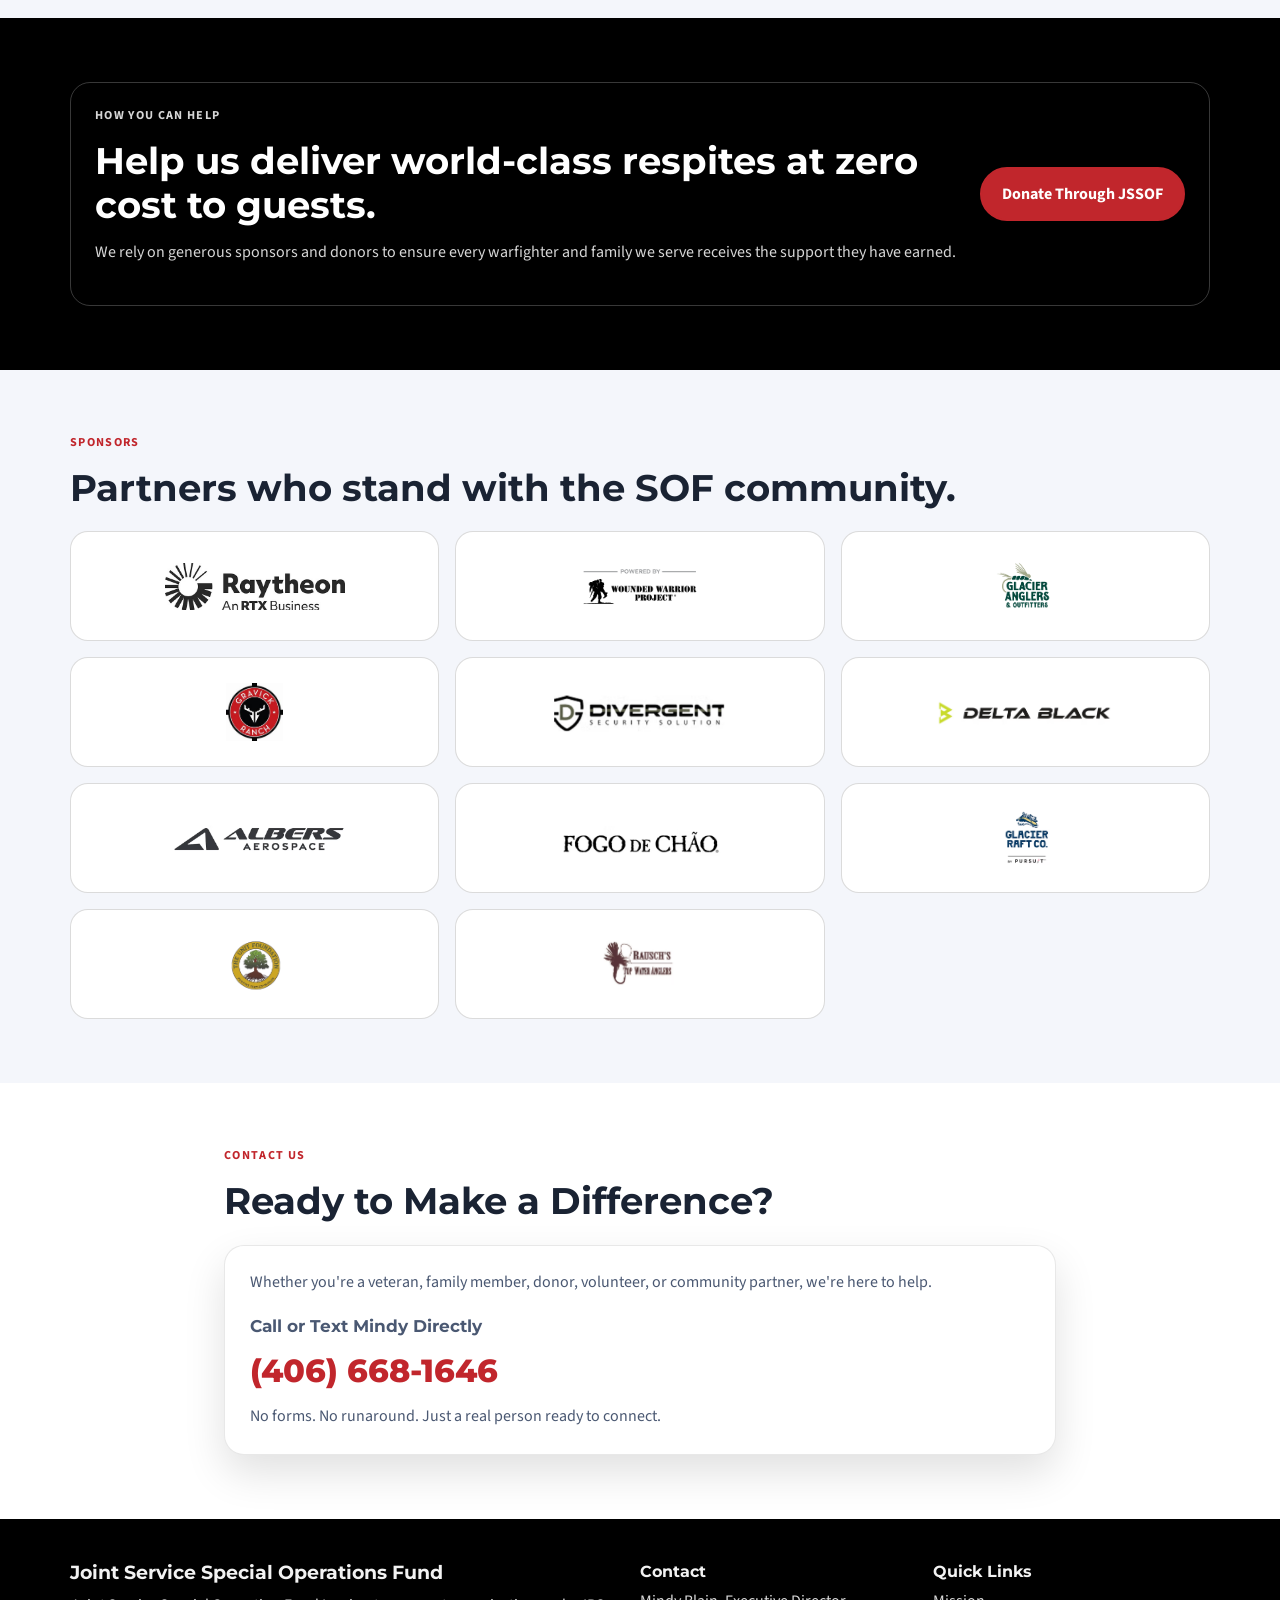
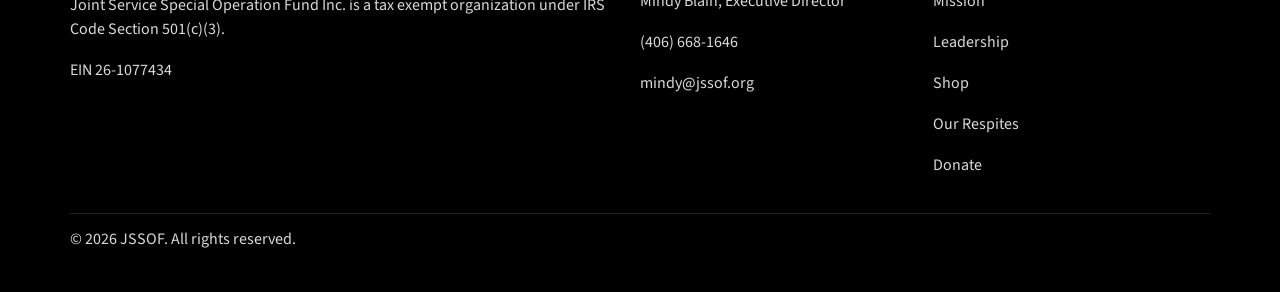
==== commit d84c4b48: "newest changes" ====
--- a/JSSOF/index.html
+++ b/JSSOF/index.html
@@ -384,27 +384,25 @@
         </div>
       </section>
 
-      <section class="section contact-form-section">
-        <div class="container contact-form-wrap">
+      <section class="section contact-cta-section">
+        <div class="container contact-cta-wrap">
           <div class="section-heading">
             <p class="eyebrow">Contact Us</p>
-            <h2>Tell us how you would like to help.</h2>
-          </div>
-          <form class="contact-form" action="#" method="post">
-            <label for="contact-name">Name</label>
-            <input id="contact-name" name="name" type="text" required />
-
-            <label for="contact-phone">Phone Number</label>
-            <input id="contact-phone" name="phone" type="tel" required />
-
-            <label for="contact-email">Email Address</label>
-            <input id="contact-email" name="email" type="email" required />
-
-            <label for="contact-help">How would you like to help?</label>
-            <textarea id="contact-help" name="help" rows="5" required></textarea>
-
-            <button class="btn" type="submit">Send Message</button>
-          </form>
+            <h2>Ready to Make a Difference?</h2>
+          </div>
+          <article class="card contact-cta-card">
+            <p>
+              Whether you're a veteran, family member, donor, volunteer, or community
+              partner, we're here to help.
+            </p>
+            <p class="contact-cta-label">Call or Text Mindy Directly</p>
+            <p class="contact-cta-phone">
+              <a href="tel:14066681646">(406) 668-1646</a>
+            </p>
+            <p class="contact-cta-note muted">
+              No forms. No runaround. Just a real person ready to connect.
+            </p>
+          </article>
         </div>
       </section>
     </main>
--- a/JSSOF/styles.css
+++ b/JSSOF/styles.css
@@ -600,48 +600,54 @@
   object-fit: contain;
 }
 
-.contact-form-section {
+.contact-cta-section {
   background: #ffffff;
 }
 
-.contact-form-wrap {
-  max-width: 760px;
-}
-
-.contact-form {
-  background: var(--light);
-  border: 1px solid rgba(0, 0, 0, 0.12);
-  border-radius: 18px;
-  padding: 1.2rem;
-  display: grid;
-  gap: 0.65rem;
-}
-
-.contact-form label {
+.contact-cta-wrap {
+  max-width: 52rem;
+}
+
+.contact-cta-card p {
+  margin-bottom: 0.85rem;
+}
+
+.contact-cta-card p:last-child {
+  margin-bottom: 0;
+}
+
+.contact-cta-label {
+  margin-top: 1.1rem;
+  margin-bottom: 0.35rem;
+  font-family: "Montserrat", Arial, sans-serif;
   font-weight: 700;
-  color: var(--navy);
-}
-
-.contact-form input,
-.contact-form textarea {
-  width: 100%;
-  border: 1px solid rgba(0, 0, 0, 0.2);
-  border-radius: 10px;
-  padding: 0.72rem 0.8rem;
-  font: inherit;
-  color: var(--ink);
-  background: var(--white);
-}
-
-.contact-form input:focus,
-.contact-form textarea:focus {
-  outline: 2px solid rgba(193, 38, 44, 0.25);
-  border-color: var(--red);
-}
-
-.contact-form button {
-  justify-self: start;
-  margin-top: 0.35rem;
+  font-size: 1.05rem;
+  color: var(--navy);
+}
+
+.contact-cta-phone {
+  margin: 0 0 1rem;
+  font-family: "Montserrat", Arial, sans-serif;
+  font-size: clamp(1.5rem, 3.5vw, 2rem);
+  font-weight: 800;
+  line-height: 1.2;
+}
+
+.contact-cta-phone a {
+  color: var(--red);
+  text-decoration: none;
+}
+
+.contact-cta-phone a:hover,
+.contact-cta-phone a:focus-visible {
+  color: var(--navy);
+  text-decoration: underline;
+  text-underline-offset: 0.12em;
+}
+
+.contact-cta-note {
+  margin: 0;
+  font-size: 1rem;
 }
 
 .shop-hero {
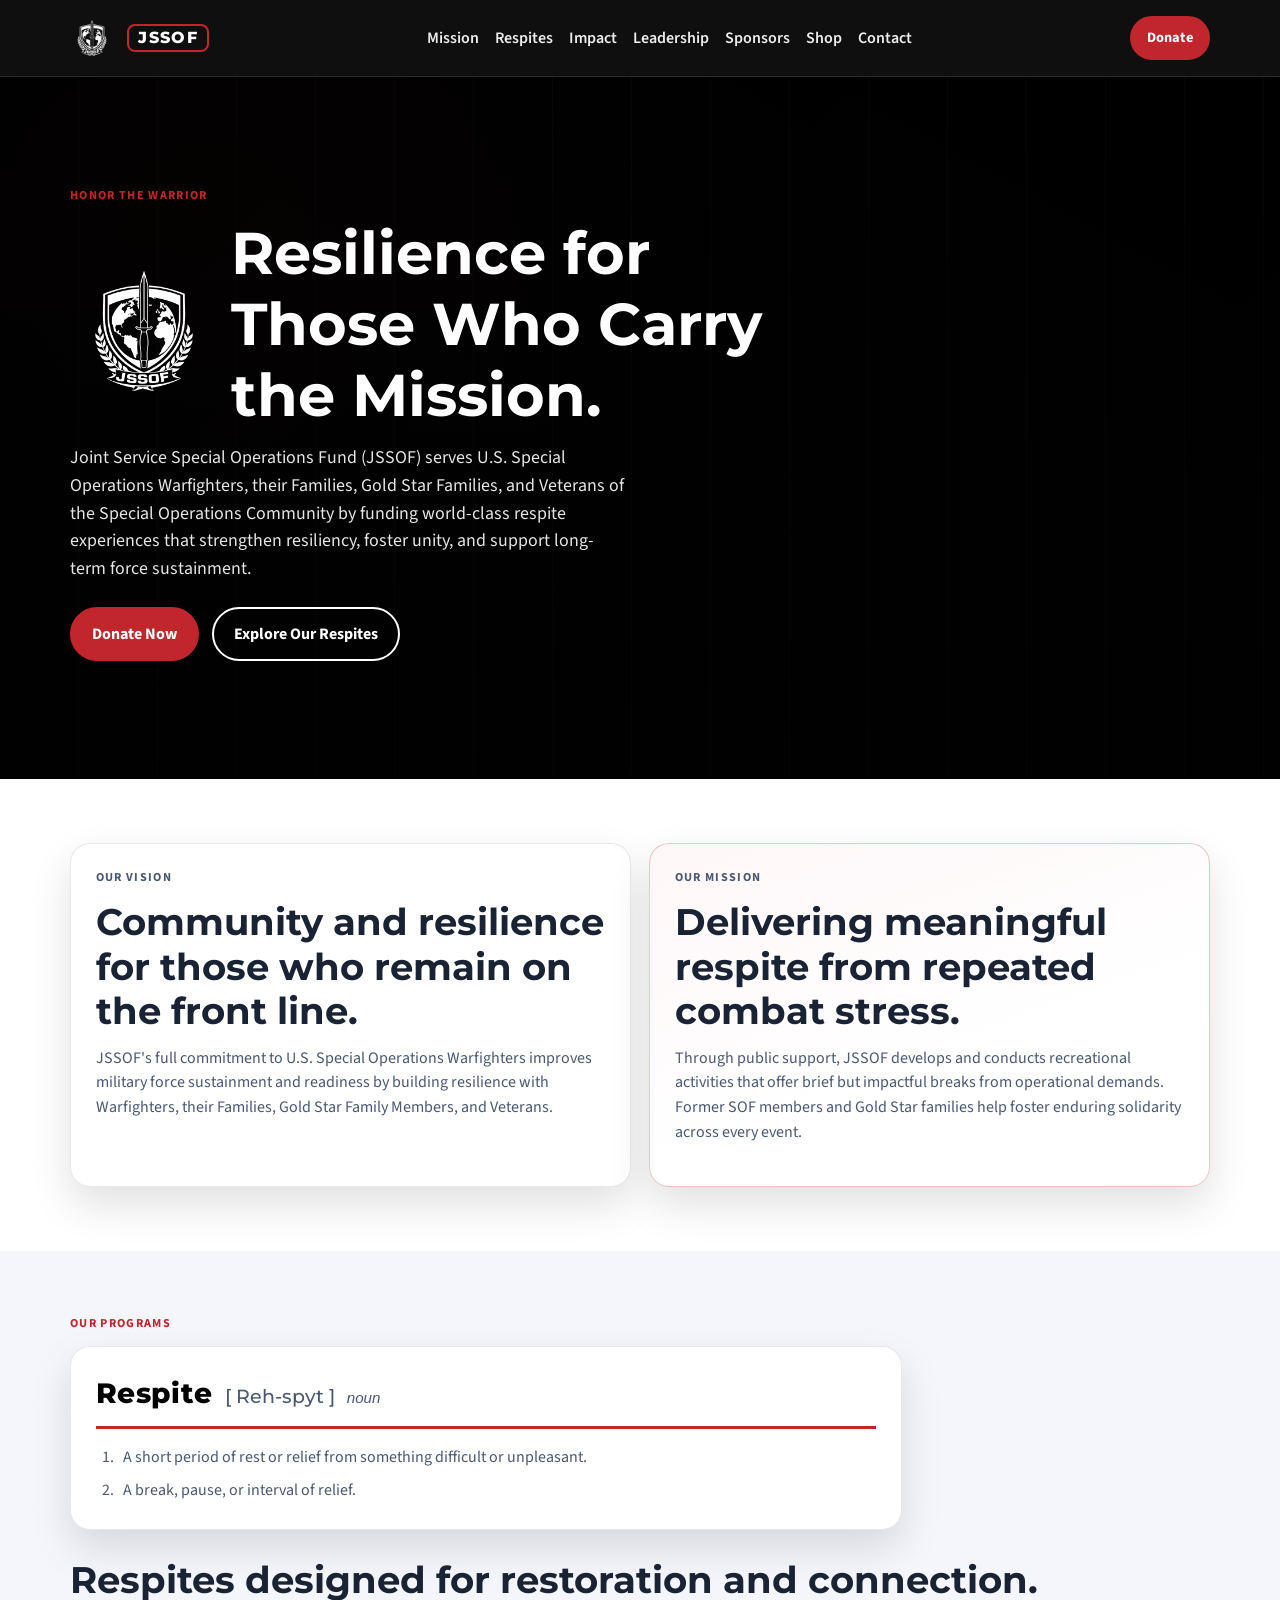
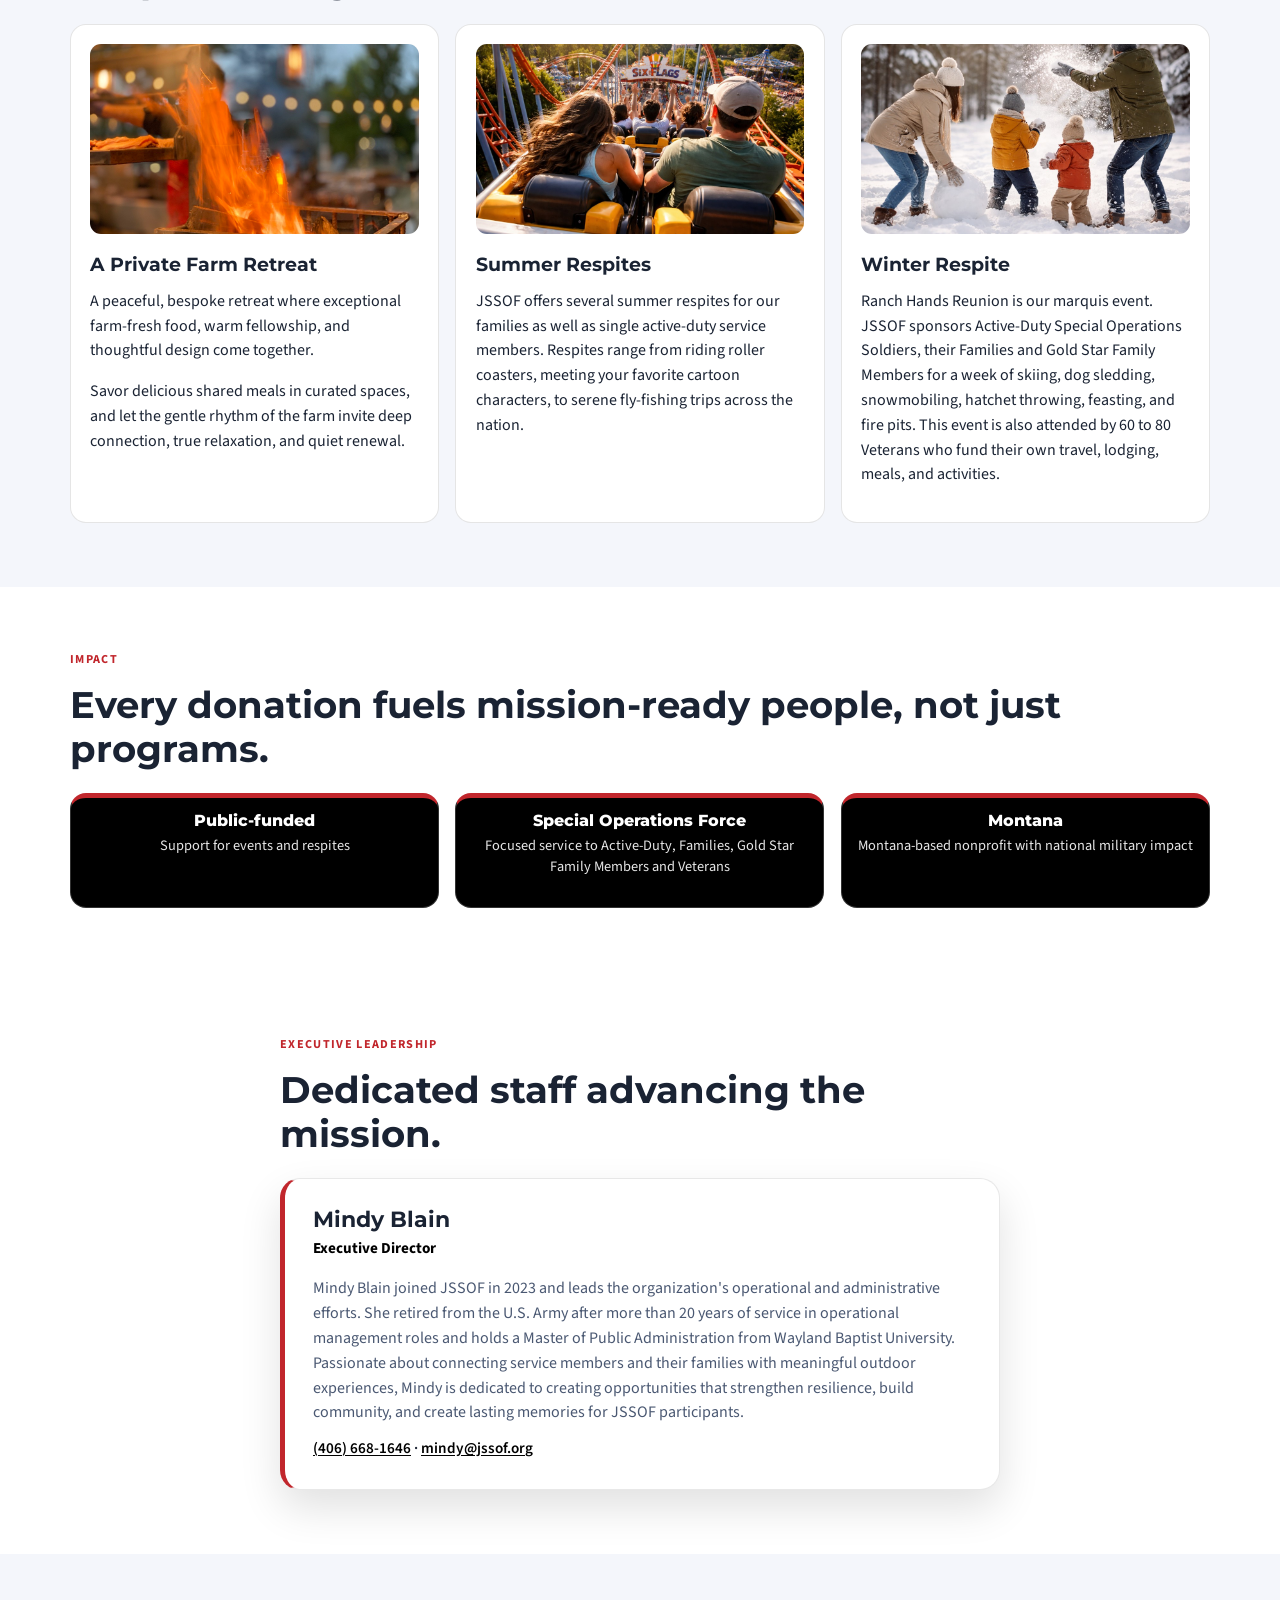
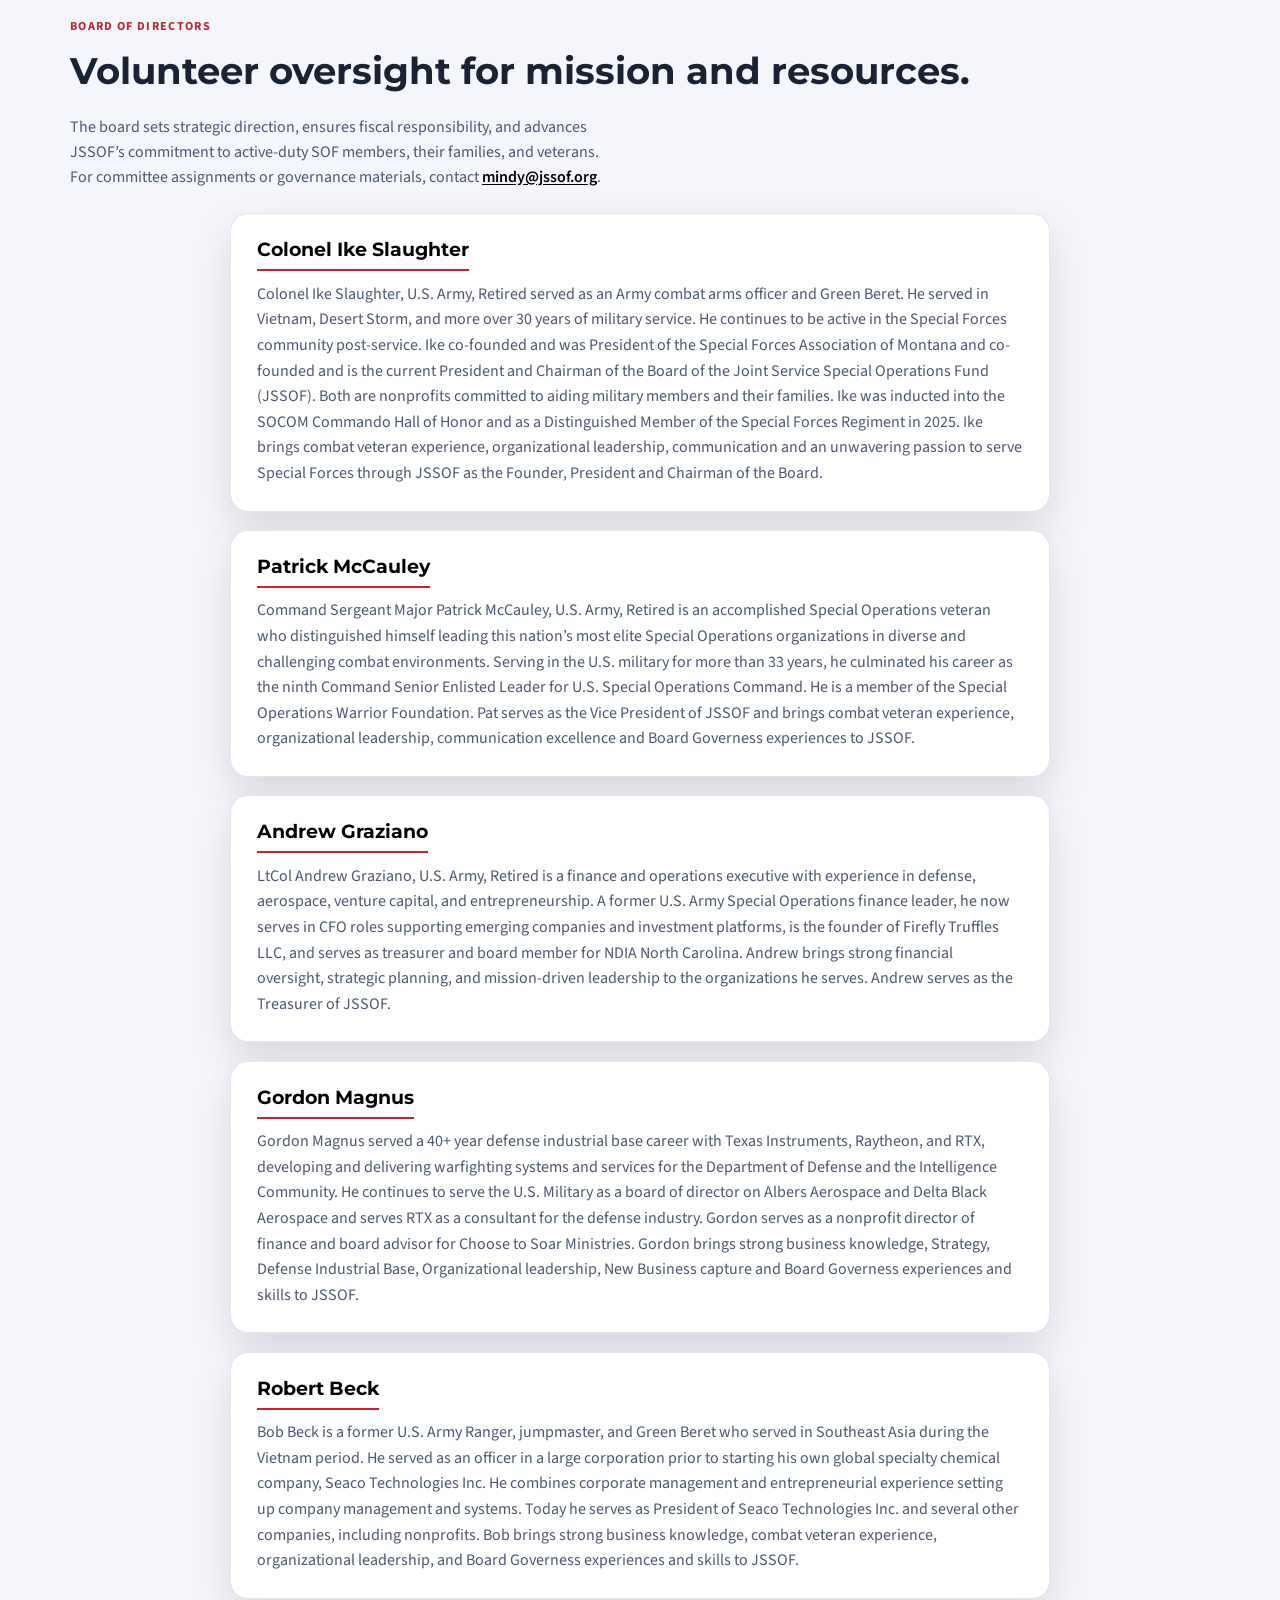
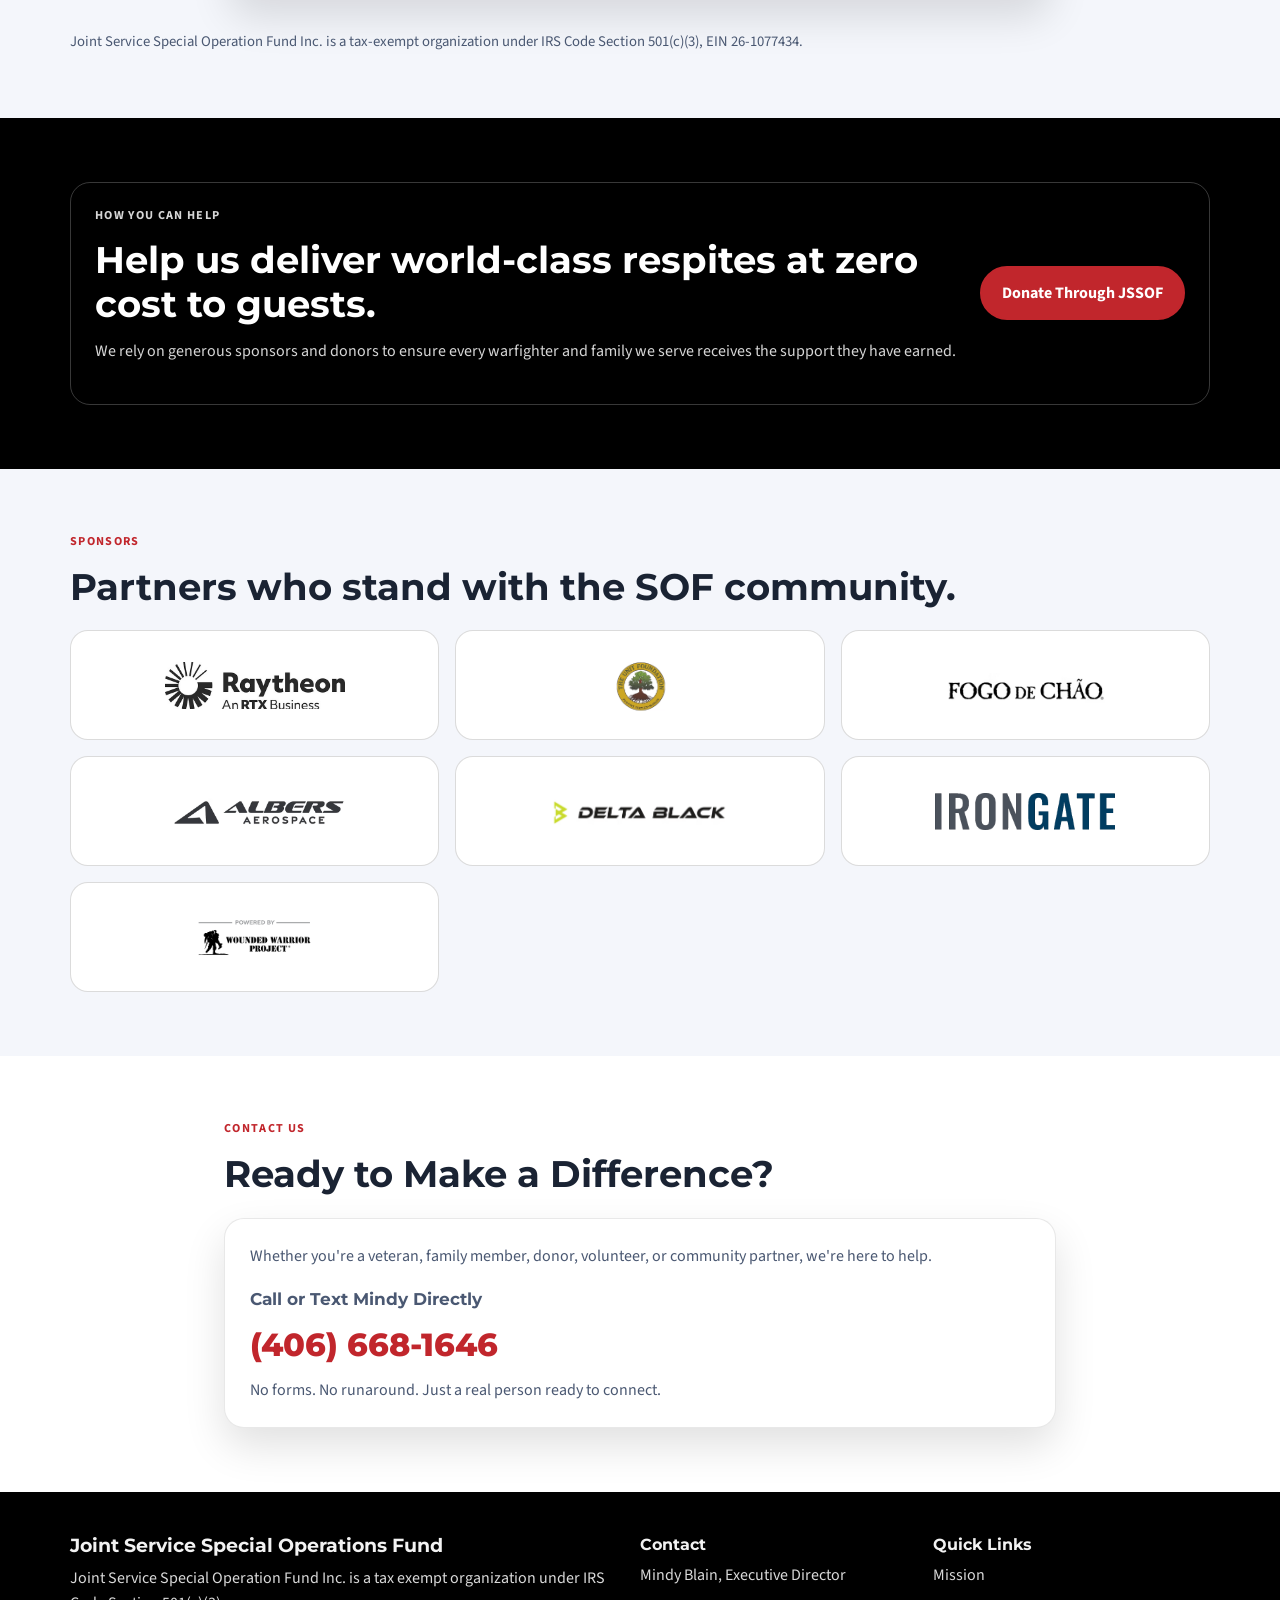
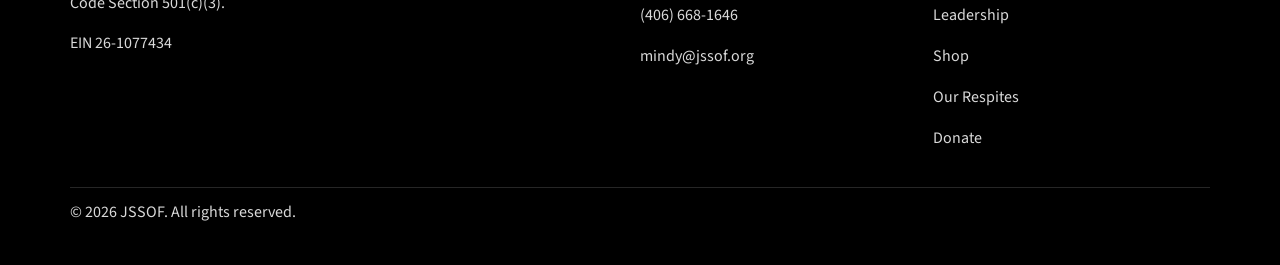
==== commit 2c28aebf: "latest changes" ====
--- a/JSSOF/index.html
+++ b/JSSOF/index.html
@@ -47,7 +47,7 @@
             <li><a href="#contact">Contact</a></li>
           </ul>
         </nav>
-        <a class="btn btn-sm" href="#donate">Donate</a>
+        <a class="btn btn-sm" href="donate.html">Donate</a>
       </div>
     </header>
 
@@ -68,7 +68,7 @@
             Joint Service Special Operations Fund (JSSOF) serves U.S. Special Operations Warfighters, their Families, Gold Star Families, and Veterans of the Special Operations Community by funding world-class respite experiences that strengthen resiliency, foster unity, and support long-term force sustainment.
           </p>
           <div class="hero-cta">
-            <a class="btn" href="#donate">Donate Now</a>
+            <a class="btn" href="donate.html">Donate Now</a>
             <a class="btn btn-outline" href="#respites">Explore Our Respites</a>
           </div>
         </div>
@@ -203,9 +203,14 @@
                 <p class="leadership-title">Executive Director</p>
               </div>
               <p class="leadership-bio muted">
-                Primary contact for programs, partnerships, and organizational
-                operations. Reach Mindy for questions about respites, sponsorships,
-                and how to support JSSOF.
+                Mindy Blain joined JSSOF in 2023 and leads the organization's
+                operational and administrative efforts. She retired from the U.S. Army
+                after more than 20 years of service in operational management roles and
+                holds a Master of Public Administration from Wayland Baptist University.
+                Passionate about connecting service members and their families with
+                meaningful outdoor experiences, Mindy is dedicated to creating
+                opportunities that strengthen resilience, build community, and create
+                lasting memories for JSSOF participants.
               </p>
               <p class="leadership-contact">
                 <a href="tel:14066681646">(406) 668-1646</a>
@@ -322,9 +327,7 @@
               and family we serve receives the support they have earned.
             </p>
           </div>
-          <a class="btn btn-red" href="https://www.jssof.org/" target="_blank" rel="noreferrer">
-            Donate Through JSSOF
-          </a>
+          <a class="btn btn-red" href="donate.html">Donate Through JSSOF</a>
         </div>
       </section>
 
@@ -336,49 +339,25 @@
           </div>
           <div class="sponsor-grid">
             <a class="sponsor-pill" href="https://www.rtx.com/" target="_blank" rel="noreferrer">
-              <img
-                src="assets/rtx-raytheon.jpg"
-                alt="RTX sponsor logo"
-              />
-            </a>
-            <a class="sponsor-pill" href="https://www.woundedwarriorproject.org/" target="_blank" rel="noreferrer">
-              <img
-                src="assets/wwp-logo.png"
-                alt="Wounded Warrior Project sponsor logo"
-              />
-            </a>
-            <a class="sponsor-pill" href="https://www.glacierparkcollection.com/activities/glacier-anglers-outfitters/" target="_blank" rel="noreferrer">
-              <img
-                src="assets/glacier-anglers-logo.png"
-                alt="Glacier Anglers sponsor logo"
-              />
+              <img src="assets/rtx-raytheon.jpg" alt="RTX sponsor logo" />
             </a>
             <a class="sponsor-pill" href="https://www.jssof.org/" target="_blank" rel="noreferrer">
-              <img
-                src="assets/gravick-ranch-logo.jpg"
-                alt="Gravick Ranch sponsor logo"
-              />
+              <img src="assets/the-unit-foundation.png" alt="The Unit Foundation sponsor logo" />
+            </a>
+            <a class="sponsor-pill" href="https://fogodechao.com/" target="_blank" rel="noreferrer">
+              <img src="assets/fogo-de-chao.png" alt="Fogo de Chao sponsor logo" />
             </a>
             <a class="sponsor-pill" href="https://www.jssof.org/" target="_blank" rel="noreferrer">
-              <img src="assets/divergent-security.png" alt="Divergent Security Solution sponsor logo" />
+              <img src="assets/albers-aerospace.png" alt="Albers Aerospace sponsor logo" />
             </a>
             <a class="sponsor-pill" href="https://www.jssof.org/" target="_blank" rel="noreferrer">
               <img src="assets/delta-black.png" alt="Delta Black sponsor logo" />
             </a>
             <a class="sponsor-pill" href="https://www.jssof.org/" target="_blank" rel="noreferrer">
-              <img src="assets/albers-aerospace.png" alt="Albers Aerospace sponsor logo" />
-            </a>
-            <a class="sponsor-pill" href="https://fogodechao.com/" target="_blank" rel="noreferrer">
-              <img src="assets/fogo-de-chao.png" alt="Fogo de Chao sponsor logo" />
-            </a>
-            <a class="sponsor-pill" href="https://www.glacierparkcollection.com/activities/glacier-raft-co/" target="_blank" rel="noreferrer">
-              <img src="assets/glacier-raft-co.png" alt="Glacier Raft Co sponsor logo" />
-            </a>
-            <a class="sponsor-pill" href="https://www.jssof.org/" target="_blank" rel="noreferrer">
-              <img src="assets/the-unit-foundation.png" alt="The Unit Foundation sponsor logo" />
-            </a>
-            <a class="sponsor-pill" href="https://www.instagram.com/rauschflyfishing/" target="_blank" rel="noreferrer">
-              <img src="assets/rausch-top-water-anglers.png" alt="Rausch's Top Water Anglers sponsor logo" />
+              <img src="assets/iron-gate-logo.png" alt="Iron Gate sponsor logo" />
+            </a>
+            <a class="sponsor-pill" href="https://www.woundedwarriorproject.org/" target="_blank" rel="noreferrer">
+              <img src="assets/wwp-logo.png" alt="Wounded Warrior Project sponsor logo" />
             </a>
           </div>
         </div>
@@ -429,7 +408,7 @@
           <p><a href="#leadership">Leadership</a></p>
           <p><a href="shop.html">Shop</a></p>
           <p><a href="#respites">Our Respites</a></p>
-          <p><a href="#donate">Donate</a></p>
+          <p><a href="donate.html">Donate</a></p>
         </div>
       </div>
       <div class="container footer-bottom">
--- a/JSSOF/styles.css
+++ b/JSSOF/styles.css
@@ -870,3 +870,332 @@
     align-items: flex-start;
   }
 }
+
+/* Donate page */
+.donate-page {
+  background: #eef1f6;
+}
+
+.donate-main {
+  padding: clamp(2rem, 5vw, 3.5rem) 1rem clamp(3rem, 6vw, 4.5rem);
+  display: grid;
+  place-items: center;
+}
+
+.donate-widget {
+  width: min(100%, 440px);
+  background: var(--white);
+  border-radius: 14px;
+  box-shadow: 0 10px 36px rgba(0, 0, 0, 0.08);
+  overflow: hidden;
+}
+
+.donate-widget-header {
+  padding: 2rem 1.5rem 1.25rem;
+  text-align: center;
+  display: flex;
+  flex-direction: column;
+  align-items: center;
+}
+
+.donate-widget-logo {
+  width: clamp(6rem, 20vw, 8.5rem);
+  height: auto;
+  display: block;
+  margin: 0 auto 1.15rem;
+  object-fit: contain;
+  filter: brightness(0);
+}
+
+.donate-widget-disclaimer {
+  margin: 0;
+  font-size: 0.82rem;
+  line-height: 1.5;
+  color: #7a8496;
+}
+
+.donate-form {
+  padding: 0 1.5rem 1.5rem;
+}
+
+.donate-frequency {
+  display: grid;
+  grid-template-columns: 1fr 1fr;
+  gap: 0;
+  margin-bottom: 1.35rem;
+  border: 1px solid #d8dee8;
+  border-radius: 10px;
+  overflow: hidden;
+  background: #f7f9fc;
+}
+
+.donate-frequency-btn {
+  border: none;
+  background: transparent;
+  padding: 0.85rem 0.5rem;
+  font: inherit;
+  font-weight: 600;
+  font-size: 0.95rem;
+  color: #6b7588;
+  cursor: pointer;
+  transition: background 0.15s ease, color 0.15s ease;
+}
+
+.donate-frequency-btn.is-active {
+  background: #e8edf5;
+  color: var(--ink);
+  box-shadow: inset 0 0 0 1px #c5d0e0;
+}
+
+.donate-amount-fieldset {
+  margin: 0;
+  padding: 0;
+  border: none;
+}
+
+.donate-amount-legend {
+  font-family: "Montserrat", Arial, sans-serif;
+  font-weight: 700;
+  font-size: 0.98rem;
+  color: var(--ink);
+  margin-bottom: 0.75rem;
+  padding: 0;
+}
+
+.donate-amount-grid {
+  display: grid;
+  grid-template-columns: repeat(2, 1fr);
+  gap: 0.65rem;
+  margin-bottom: 0.75rem;
+}
+
+.donate-amount-btn {
+  border: 1px solid #d8dee8;
+  border-radius: 10px;
+  background: var(--white);
+  padding: 1.25rem 0.5rem;
+  font-family: "Montserrat", Arial, sans-serif;
+  font-size: clamp(1.15rem, 3.5vw, 1.45rem);
+  font-weight: 600;
+  color: #8a93a5;
+  cursor: pointer;
+  transition: border-color 0.15s ease, color 0.15s ease, box-shadow 0.15s ease;
+}
+
+.donate-amount-btn--wide {
+  grid-column: 1 / -1;
+}
+
+.donate-amount-btn:hover,
+.donate-amount-btn:focus-visible {
+  border-color: #b8c2d4;
+  color: var(--ink);
+}
+
+.donate-amount-btn.is-active {
+  border-color: #b8c2d4;
+  color: var(--ink);
+  box-shadow: inset 0 0 0 1px #c5d0e0;
+  background: #f7f9fc;
+}
+
+.donate-custom-label {
+  position: absolute;
+  width: 1px;
+  height: 1px;
+  padding: 0;
+  margin: -1px;
+  overflow: hidden;
+  clip: rect(0, 0, 0, 0);
+  white-space: nowrap;
+  border: 0;
+}
+
+.donate-custom-wrap {
+  display: flex;
+  align-items: center;
+  border: 1px solid #d8dee8;
+  border-radius: 10px;
+  background: var(--white);
+  overflow: hidden;
+}
+
+.donate-custom-prefix {
+  padding: 0.85rem 0 0.85rem 1rem;
+  font-size: 1.1rem;
+  font-weight: 600;
+  color: #8a93a5;
+}
+
+.donate-custom-input {
+  flex: 1;
+  border: none;
+  padding: 0.85rem 1rem 0.85rem 0.35rem;
+  font: inherit;
+  font-size: 1rem;
+  color: var(--ink);
+  background: transparent;
+  min-width: 0;
+}
+
+.donate-custom-input:focus {
+  outline: none;
+}
+
+.donate-custom-wrap:focus-within {
+  border-color: var(--red);
+  box-shadow: 0 0 0 2px rgba(193, 38, 44, 0.15);
+}
+
+.donate-custom-input::placeholder {
+  color: #a0a9b8;
+}
+
+.donate-options {
+  margin-top: 1rem;
+  border: 1px solid #d8dee8;
+  border-radius: 10px;
+  background: var(--white);
+}
+
+.donate-options-summary {
+  display: flex;
+  align-items: center;
+  justify-content: space-between;
+  padding: 0.9rem 1rem;
+  font-weight: 600;
+  color: var(--ink);
+  cursor: pointer;
+  list-style: none;
+}
+
+.donate-options-summary::-webkit-details-marker {
+  display: none;
+}
+
+.donate-options-icon {
+  font-size: 1.35rem;
+  font-weight: 400;
+  color: #8a93a5;
+  line-height: 1;
+}
+
+.donate-options[open] .donate-options-icon {
+  transform: rotate(45deg);
+}
+
+.donate-options-body {
+  padding: 0 1rem 1rem;
+  border-top: 1px solid #eef1f6;
+  display: grid;
+  gap: 0.75rem;
+}
+
+.donate-option-check {
+  display: flex;
+  align-items: center;
+  gap: 0.55rem;
+  font-size: 0.92rem;
+  color: var(--muted);
+  cursor: pointer;
+}
+
+.donate-option-field {
+  font-size: 0.92rem;
+  font-weight: 600;
+  color: var(--ink);
+  margin-top: 0.25rem;
+}
+
+.donate-option-input {
+  width: 100%;
+  border: 1px solid #d8dee8;
+  border-radius: 8px;
+  padding: 0.65rem 0.75rem;
+  font: inherit;
+  color: var(--ink);
+}
+
+.donate-continue-btn {
+  width: 100%;
+  margin-top: 1.15rem;
+  border: none;
+  border-radius: 10px;
+  padding: 1rem;
+  background: var(--navy);
+  color: var(--white);
+  font-family: "Montserrat", Arial, sans-serif;
+  font-size: 1.05rem;
+  font-weight: 700;
+  cursor: pointer;
+  transition: background 0.15s ease, transform 0.15s ease;
+}
+
+.donate-continue-btn:hover,
+.donate-continue-btn:focus-visible {
+  background: var(--red);
+  transform: translateY(-1px);
+}
+
+.donate-widget-footer {
+  padding: 1.35rem 1.5rem 1.5rem;
+  background: #f3f5f9;
+  border-top: 1px solid #e4e9f0;
+  text-align: center;
+}
+
+.donate-alt-label {
+  margin: 0 0 0.75rem;
+  font-size: 0.88rem;
+  color: #8a93a5;
+}
+
+.donate-daf-btn {
+  display: inline-flex;
+  align-items: center;
+  gap: 0.65rem;
+  border: 1px solid #d8dee8;
+  border-radius: 10px;
+  background: var(--white);
+  padding: 0.7rem 1.1rem;
+  font-weight: 600;
+  color: #4a7fd4;
+  transition: border-color 0.15s ease, box-shadow 0.15s ease;
+}
+
+.donate-daf-btn:hover,
+.donate-daf-btn:focus-visible {
+  border-color: #b8c2d4;
+  box-shadow: 0 4px 14px rgba(0, 0, 0, 0.06);
+}
+
+.donate-daf-mark {
+  display: inline-grid;
+  place-items: center;
+  width: 2rem;
+  height: 2rem;
+  border-radius: 6px;
+  background: #4a7fd4;
+  color: var(--white);
+  font-size: 0.62rem;
+  font-weight: 800;
+  letter-spacing: 0.02em;
+}
+
+.donate-daf-text {
+  font-size: 0.95rem;
+}
+
+.donate-secure-note {
+  margin: 1rem 0 0;
+  font-size: 0.78rem;
+  color: #8a93a5;
+  display: flex;
+  align-items: center;
+  justify-content: center;
+  gap: 0.35rem;
+}
+
+.donate-secure-icon {
+  font-size: 0.85rem;
+}
